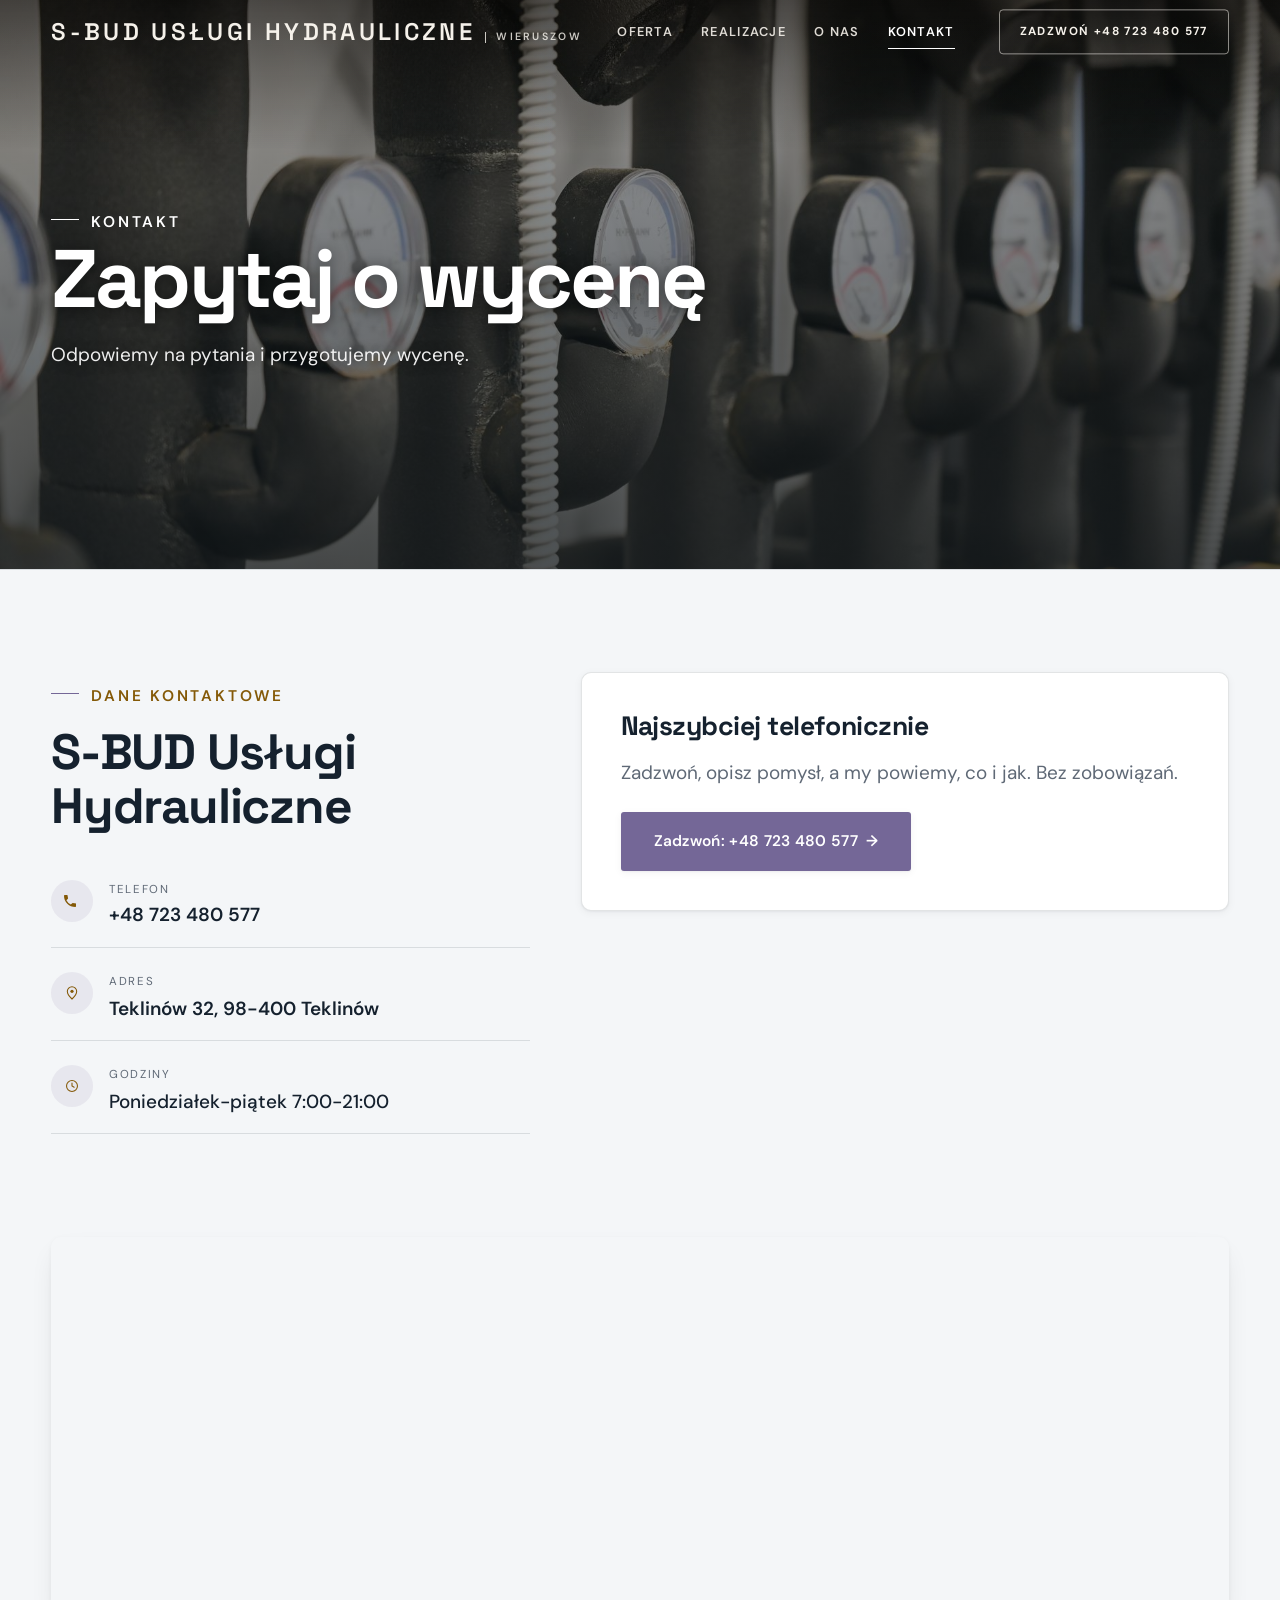
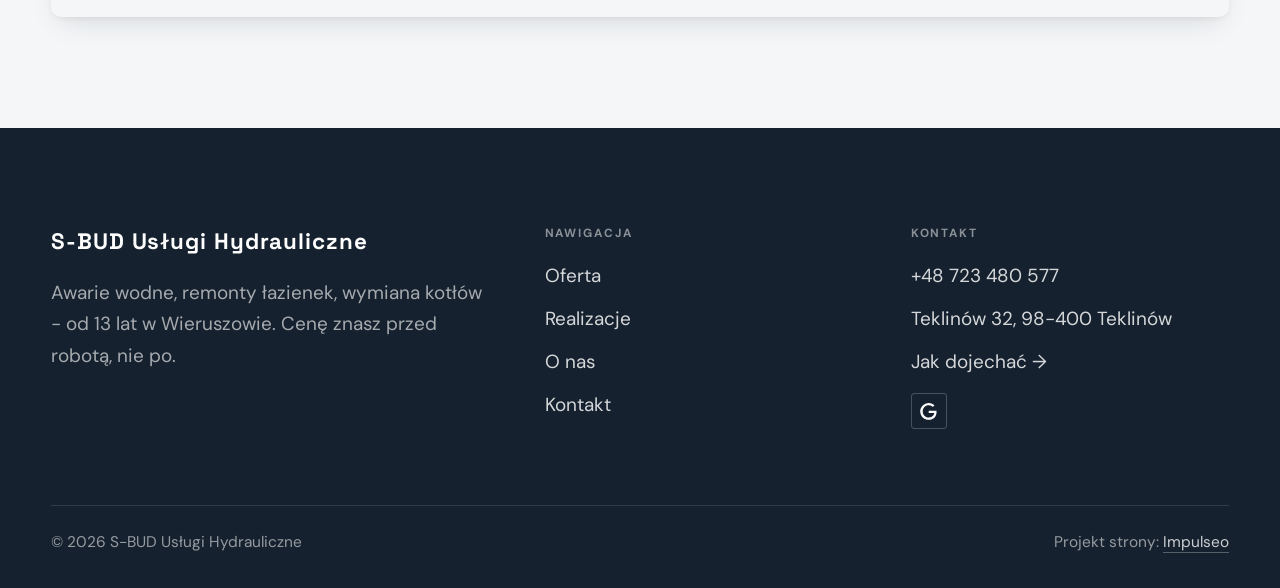
==== kontakt.html @ c556ebfe "Strona demo: s-bud-uslugi-hydrauliczne" ====
<!DOCTYPE html>
<html lang="pl">
<head>
<meta charset="UTF-8">
<meta name="viewport" content="width=device-width, initial-scale=1.0">
<title>Kontakt - S-BUD Usługi Hydrauliczne</title>
<meta name="description" content="Kontakt S-BUD Usługi Hydrauliczne - Teklinów 32, 98-400 Teklinów">
<link rel="canonical" href="https://impulseo-pl.github.io/s-bud-uslugi-hydrauliczne/kontakt.html">
<meta name="robots" content="noindex, nofollow">
<meta property="og:type" content="website">
<meta property="og:locale" content="pl_PL">
<meta property="og:site_name" content="S-BUD Usługi Hydrauliczne">
<meta property="og:title" content="Kontakt - S-BUD Usługi Hydrauliczne">
<meta property="og:description" content="Kontakt S-BUD Usługi Hydrauliczne - Teklinów 32, 98-400 Teklinów">
<meta property="og:url" content="https://impulseo-pl.github.io/s-bud-uslugi-hydrauliczne/kontakt.html">
<meta property="og:image" content="https://impulseo-pl.github.io/s-bud-uslugi-hydrauliczne/img/og.jpg">
<meta property="og:image:width" content="1200">
<meta property="og:image:height" content="630">
<meta name="twitter:card" content="summary_large_image">
<link rel="preconnect" href="https://fonts.googleapis.com">
<link rel="preconnect" href="https://fonts.gstatic.com" crossorigin>
<link href="https://fonts.googleapis.com/css2?family=Space+Grotesk:wght@500;600;700&family=DM+Sans:opsz,wght@9..40,400;9..40,500;9..40,600&display=swap" rel="stylesheet">
<link rel="stylesheet" href="assets/styles.css?v=97920a86">
</head>
<body>

<header class="nav">
  <div class="wrap nav-inner">
    <a class="brand" href="index.html"><span class="name">S-BUD Usługi Hydrauliczne</span><span class="sub">Wieruszów</span></a>
    <nav class="nav-links">
      <a href="oferta.html">Oferta</a>
      <a href="realizacje.html">Realizacje</a>
      <a href="o-nas.html">O nas</a>
      <a href="kontakt.html" class="active" aria-current="page">Kontakt</a>
      <a href="tel:+48723480577" class="btn btn-accent">Zadzwoń +48 723 480 577</a>
    </nav>
    <button class="nav-toggle" aria-label="Menu"><span></span><span></span><span></span></button>
  </div>
</header>

<main>
<section class="pagehead">
  <img src="img/g3.jpg" alt="S-BUD Usługi Hydrauliczne - Zapytaj o wycenę" width="1814" height="1174" decoding="async">
  <div class="wrap">
    <span class="eyebrow">Kontakt</span>
    <h1>Zapytaj o wycenę</h1>
    <p>Odpowiemy na pytania i przygotujemy wycenę.</p>
  </div>
</section>
<section>
  <div class="wrap contact-grid">
    <div class="reveal">
      <span class="eyebrow">Dane kontaktowe</span>
      <h2 style="margin:var(--space-4) 0 var(--space-6)">S-BUD Usługi Hydrauliczne</h2>
      <div class="info-list">
        <div class="info-row"><div class="ic"><svg class="ico-tel" width="16" height="16" viewBox="0 0 24 24" fill="none" aria-hidden="true"><path d="M6.6 10.8a15.5 15.5 0 0 0 6.6 6.6l2.2-2.2a1 1 0 0 1 1-.24 11.4 11.4 0 0 0 3.6.58 1 1 0 0 1 1 1V20a1 1 0 0 1-1 1A17 17 0 0 1 3 4a1 1 0 0 1 1-1h3.5a1 1 0 0 1 1 1c0 1.25.2 2.46.58 3.6a1 1 0 0 1-.25 1l-2.23 2.2Z" fill="currentColor"/></svg></div><div><div class="lbl">Telefon</div><a class="val" href="tel:+48723480577">+48 723 480 577</a></div></div>
        <div class="info-row"><div class="ic"><svg class="ico-pin" width="16" height="16" viewBox="0 0 24 24" fill="none" aria-hidden="true"><path d="M12 21s7-6.1 7-11.5A7 7 0 0 0 5 9.5C5 14.9 12 21 12 21Z" stroke="currentColor" stroke-width="1.6" fill="none"/><circle cx="12" cy="9.5" r="2.4" fill="currentColor"/></svg></div><div><div class="lbl">Adres</div><div class="val">Teklinów 32, 98-400 Teklinów</div></div></div>
        <div class="info-row"><div class="ic"><svg class="ico-clock" width="16" height="16" viewBox="0 0 24 24" fill="none" aria-hidden="true"><circle cx="12" cy="12" r="8.2" stroke="currentColor" stroke-width="1.6"/><path d="M12 7.5V12l3.2 1.9" stroke="currentColor" stroke-width="1.6" stroke-linecap="round"/></svg></div><div><div class="lbl">Godziny</div><div class="val" style="font-weight:500">Poniedziałek-piątek 7:00-21:00</div></div></div>
      </div>
    </div>
    <div class="reveal">
      <div class="form">
        <h3 style="margin-bottom:var(--space-4)">Najszybciej telefonicznie</h3>
        <p class="muted" style="margin-bottom:var(--space-5)">Zadzwoń, opisz pomysł, a my powiemy, co i jak. Bez zobowiązań.</p>
        <a href="tel:+48723480577" class="btn btn-accent" style="justify-content:center">Zadzwoń: +48 723 480 577 <span class="arr">→</span></a>
      </div>
    </div>
  </div>
</section>
<section style="padding-top:0">
  <div class="wrap reveal">
    <iframe class="map" title="S-BUD Usługi Hydrauliczne - Wieruszów" src="https://maps.google.com/maps?q=51.3144621%2C18.1269503&z=15&output=embed" loading="lazy" referrerpolicy="no-referrer-when-downgrade"></iframe>
  </div>
</section>
</main>

<footer>
  <div class="wrap">
    <div class="foot-grid">
      <div class="foot-brand">
        <div class="name">S-BUD Usługi Hydrauliczne</div>
        <p>Awarie wodne, remonty łazienek, wymiana kotłów - od 13 lat w Wieruszowie. Cenę znasz przed robotą, nie po.</p>
      </div>
      <div class="foot-col">
        <h4>Nawigacja</h4>
        <a href="oferta.html">Oferta</a>
        <a href="realizacje.html">Realizacje</a>
        <a href="o-nas.html">O nas</a>
        <a href="kontakt.html">Kontakt</a>
      </div>
      <div class="foot-col">
        <h4>Kontakt</h4>
        <a href="tel:+48723480577">+48 723 480 577</a>
        <p>Teklinów 32, 98-400 Teklinów</p>
        <a href="https://maps.google.com/?cid=9906975957184457885&g_mp=Cidnb29nbGUubWFwcy5wbGFjZXMudjEuUGxhY2VzLlNlYXJjaFRleHQQAhgEIAA" target="_blank" rel="noopener">Jak dojechać →</a>
      <div class="foot-soc">
        <a class="soc" href="https://maps.google.com/?cid=9906975957184457885&g_mp=Cidnb29nbGUubWFwcy5wbGFjZXMudjEuUGxhY2VzLlNlYXJjaFRleHQQAhgEIAA" target="_blank" rel="noopener" aria-label="Google - S-BUD Usługi Hydrauliczne"><svg viewBox="0 0 24 24" aria-hidden="true" focusable="false"><path d="M12.48 10.92v3.28h7.84c-.24 1.84-.853 3.187-1.787 4.133-1.147 1.147-2.933 2.4-6.053 2.4-4.827 0-8.6-3.893-8.6-8.72s3.773-8.72 8.6-8.72c2.6 0 4.507 1.027 5.907 2.347l2.307-2.307C18.747 1.44 16.133 0 12.48 0 5.867 0 .307 5.387.307 12s5.56 12 12.173 12c3.573 0 6.267-1.173 8.373-3.36 2.16-2.16 2.84-5.213 2.84-7.667 0-.76-.053-1.467-.173-2.053H12.48z" fill="currentColor"/></svg></a>
      </div>
      </div>
    </div>
    <div class="foot-bot">
      <span>© 2026 S-BUD Usługi Hydrauliczne</span>
      <span>Projekt strony: <a class="foot-credit" href="https://impulseo.pl" target="_blank" rel="noopener">Impulseo</a></span>
    </div>
  </div>
</footer>
<div class="sticky-call"><a class="sc-call" href="tel:+48723480577"><svg class="ico-tel" width="16" height="16" viewBox="0 0 24 24" fill="none" aria-hidden="true"><path d="M6.6 10.8a15.5 15.5 0 0 0 6.6 6.6l2.2-2.2a1 1 0 0 1 1-.24 11.4 11.4 0 0 0 3.6.58 1 1 0 0 1 1 1V20a1 1 0 0 1-1 1A17 17 0 0 1 3 4a1 1 0 0 1 1-1h3.5a1 1 0 0 1 1 1c0 1.25.2 2.46.58 3.6a1 1 0 0 1-.25 1l-2.23 2.2Z" fill="currentColor"/></svg> Zadzwoń</a><a class="sc-quote" href="kontakt.html">Zadzwoń: +48 723 480 577</a></div>
<div class="demo-wazne" data-do="2026-10-07" data-cykl="3" hidden><svg class="dw-ico" width="13" height="13" viewBox="0 0 24 24" fill="none" aria-hidden="true"><circle cx="12" cy="12" r="8.6" stroke="currentColor" stroke-width="1.8"/><path d="M12 7.2V12l3.3 2" stroke="currentColor" stroke-width="1.8" stroke-linecap="round"/></svg><span class="dw-txt"></span></div>

<script src="assets/main.js"></script>
</body>
</html>
---- assets/styles.css ----
/* ============================================================
   STOLBASZ — premium, architektoniczny B2B fit-out
   Jasna paleta, zero brązu. System wg premium-web-craft.
   Projekt strony: Impulseo (impulseo.pl)
   ============================================================ */

:root{
  /* PALETA — jasna, architektoniczna, chłodna */
  --paper:#F4F6F8;          /* główne tło */
  --paper-2:#E7EBEF;        /* sekcje alternatywne (chłodny jasny szary) */
  --paper-3:#E7EBEF;        /* delikatne wypełnienia */
  --ink:#15212E;            /* tekst główny — chłodny grafit */
  --ink-soft:#243443;       /* nagłówki drugorzędne */
  --muted:#6B7785;          /* tekst poboczny */
  --line:rgba(21,33,46,.12);/* hairline */
  --accent:#E8A317;         /* stonowany petrol-slate — jedyny akcent */
  --accent-d:#C9870C;
  --accent-soft:rgba(232,163,23,.10);
  --dark:#15212E;           /* sekcje ciemne (stopka/CTA) */

  /* HOVER ZDJĘĆ — JEDEN standard dla całego silnika (decyzja K. 04.08.2026, artefakt z wariantami).
     AKTUALNE (K.+Szymon 09.08.2026, wybór z artefaktu 6 wariantów): zoom 1.05 przy 1.4s -
     przy tak długim czasie mocniejszy kadr NIE skacze, tylko „oddycha". Poprzedni standard
     (1.02 / .55s z 04.08) odbierany jako dynamiczny i szybki.
     Spoczynek lekko przygaszony, ale TYLKO tam, gdzie jest mysz (@media hover:hover) —
     na telefonie zdjęcia zostają w pełnej jasności. */
  --img-zoom:1.05;                   /* K.+Szymon 09.08: wariant F z artefaktu porównawczego */
  --img-rest:brightness(.95) saturate(.99);
  --img-hot:brightness(1.06) saturate(1.05);
  --img-dur:1.4s;                    /* K.+Szymon 09.08 (wariant F): powoli = elegancko */
  --img-ease:cubic-bezier(.16,.84,.44,1);  /* miękki ogon, efekt „oddychania" */

  /* ODSTĘPY — skala 4/8 */
  --space-1:4px; --space-2:8px; --space-3:12px; --space-4:16px; --space-5:24px;
  --space-6:32px; --space-7:48px; --space-8:64px; --space-9:96px; --space-10:128px;

  /* TYPOGRAFIA — fluid clamp() (skala podbita 16.07.2026: większe, czytelniejsze litery — uwaga Adama) */
  --text-sm:clamp(.9rem,.87rem + .12vw,1rem);
  --text-base:clamp(1.08rem,1.04rem + .18vw,1.2rem);
  --text-lg:clamp(1.24rem,1.15rem + .34vw,1.44rem);
  --text-h3:clamp(1.34rem,1.22rem + .55vw,1.66rem);
  --text-h2:clamp(2.1rem,1.66rem + 2.1vw,3.1rem);
  --text-h1:clamp(2.9rem,2.1rem + 4vw,5.1rem);

  /* PROMIENIE — architektoniczne, raczej ostre */
  --r-sm:3px; --r-md:6px; --r-lg:10px;

  /* RUCH */
  --ease:cubic-bezier(.25,.46,.45,.94); --dur:.24s;

  /* CIENIE — miękkie, warstwowe */
  --sh-sm:0 1px 2px rgba(16,24,32,.04), 0 2px 8px rgba(16,24,32,.05);
  --sh-md:0 2px 6px rgba(16,24,32,.05), 0 12px 28px -8px rgba(16,24,32,.12);
  --sh-lg:0 6px 14px rgba(16,24,32,.07), 0 26px 56px -18px rgba(16,24,32,.22);

  --hairline:1px solid var(--line);

  --font-display:'Space Grotesk','Inter',sans-serif;
  --font-body:'DM Sans','Inter',sans-serif;
}

*{box-sizing:border-box;margin:0;padding:0}
html{scroll-behavior:smooth}
body{
  font-family:var(--font-body);
  font-size:var(--text-base);
  line-height:1.65;
  color:var(--ink);
  background:var(--paper);
  -webkit-font-smoothing:antialiased;
  text-rendering:optimizeLegibility;
}
img{max-width:100%;height:auto;display:block}  /* height:auto = width/height z atrybutów trzyma proporcje (TOP#12) */
a{color:inherit;text-decoration:none}

.wrap{width:min(92%,1180px);margin-inline:auto}
section{padding-block:clamp(52px,6.5vw,96px)}

h1,h2,h3{font-family:var(--font-display);font-weight:700;line-height:1.08;letter-spacing:-.02em;color:var(--ink)}
h1{font-size:var(--text-h1);letter-spacing:-.035em}
h2{font-size:var(--text-h2);letter-spacing:-.025em}
h3{font-size:var(--text-h3)}
/* MIARA — długość wiersza. WCAG 2.2 SC 1.4.8: max 80 znaków; Butterick: 45–90.
   68ch daje realnie 72–78 znaków polskiego tekstu, czyli z zapasem pod granicą.
   Wcześniej limit miał TYLKO <p> — <li>, <blockquote> i <dd> nie miały żadnego,
   i to jedyny powód, dla którego 23 bloki na dwóch oddanych stronach jadą po
   83–106 znaków w wierszu (pomiar 07.08.2026, bramka `miara`).
   ⚠️ Listy i definicje ograniczamy TYLKO bez klasy: `ul`/`ol` z klasą to u nas
   układ (siatki kafli, menu), a nie tekst ciągły — tam miarę wyznacza układ. */
/* 60ch, nie 68ch (K. 10.08): po zmianie fontów na węższe kroje (DM Sans i spółka)
   w 68ch mieściło się ~90 znaków - bramka pikselowa słusznie zgłaszała przekroczenie
   granicy 80. Pomiar na żywej przeglądarce: 60ch = 90 znaków, 53ch = ~78 znaków, czyli normę WCAG 1.4.8. */
:root{ --miara:53ch }
p{max-width:min(100%,var(--miara))}
blockquote,
ul:not([class])>li, ol:not([class])>li,
dl:not([class])>dd{max-width:min(100%,var(--miara))}

/* ⚠️ Świadomie BEZ wyjątku `.tile p,.card p,.svc p{max-width:none}`, choć nasuwa się sam:
   te akapity BYŁY już ograniczone (stare `p{max-width:65ch}`), więc „wyjątek" nie odblokowałby
   niczego nowego — tylko ROZLUŹNIŁ stan sprzed zmiany na wszystkich demach naraz.
   `figcaption` żadna z reguł wyżej nie dotyczy, więc też nie potrzebuje zwolnienia. */

/* ŁAMANIE. `balance` wyrównuje długości wierszy w nagłówku, `pretty` pilnuje ostatniego
   wiersza akapitu, żeby nie został w nim jeden wyraz. Obsługiwane od Chrome 117 /
   Safari 17.5; starsze przeglądarki po prostu ignorują tę własność.
   `text-wrap:pretty` nie występowało dotąd ANI RAZ w silniku ani w repo klientów. */
h1,h2,h3,.lead,.lede{text-wrap:balance}
p,li,blockquote,dd{text-wrap:pretty}

.eyebrow{
  font-family:var(--font-body);
  font-size:var(--text-sm);
  font-weight:600;
  letter-spacing:.18em;
  text-transform:uppercase;
  color:var(--accent);
  display:inline-flex;align-items:center;gap:var(--space-3);
}
/* flex:none + margin-top = kreska trzyma się PIERWSZEJ linii. Wcześniej align-items:center
   centrowało ją względem całego bloku i przy zawinięciu (długi kicker typu
   „…WNĘTRZ · LESZNO · OD 2019") druga linia lądowała z brzydkim wcięciem. */
.eyebrow{align-items:flex-start}
.eyebrow>*,.eyebrow{text-wrap:balance}   /* dlugi kicker lamal sie na sierote typu samo „2019" w drugiej linii */
.eyebrow::before{content:"";width:28px;height:1px;background:var(--accent);display:inline-block;flex:none;margin-top:.62em}

.muted{color:var(--muted)}
.lead{font-size:var(--text-lg);line-height:1.55;color:var(--ink-soft);max-width:50ch}

/* ---------- BUTTONS ---------- */
.btn{
  display:inline-flex;align-items:center;gap:var(--space-2);
  font-weight:600;font-size:var(--text-sm);letter-spacing:.02em;
  padding:var(--space-4) var(--space-6);
  border-radius:var(--r-sm);
  transition:transform var(--dur) var(--ease),box-shadow var(--dur) var(--ease),background var(--dur) var(--ease);
  cursor:pointer;border:1px solid transparent;
}
.btn-accent{background:var(--accent);color:#fff;box-shadow:var(--sh-sm)}
.btn-accent:hover{background:var(--accent-d);transform:translateY(-2px);box-shadow:var(--sh-md)}
.btn-accent:active{transform:translateY(0);box-shadow:var(--sh-sm)}
.btn-ghost{background:transparent;color:var(--ink);border-color:var(--line)}
.btn-ghost:hover{border-color:var(--accent);color:var(--accent);transform:translateY(-2px)}
.btn-light{background:#fff;color:var(--ink);box-shadow:var(--sh-sm)}
.btn-light:hover{transform:translateY(-2px);box-shadow:var(--sh-md)}
.btn .arr{transition:transform var(--dur) var(--ease)}
.btn:hover .arr{transform:translateX(4px)}

/* ---------- NAV ---------- */
.nav{
  position:sticky;top:0;z-index:50;
  background:color-mix(in srgb,var(--paper) 88%,transparent);
  backdrop-filter:saturate(140%) blur(10px);
  border-bottom:var(--hairline);
}
.nav-inner{display:flex;align-items:center;justify-content:space-between;gap:var(--space-5);height:72px}
/* ANTY-NACHODZENIE (K. 05.08.2026): długa nazwa firmy + przycisk z pełnym numerem nie mieściły się w pasku
   i flex ściskał linki PONIŻEJ ich treści - "Kontakt" wchodził na ramkę "Zadzwoń +48 ...". Teraz ustępuje
   nazwa marki (skrót wielokropkiem), a menu i przycisk nigdy się nie kurczą ani nie zachodzą na siebie. */
.brand{display:flex;flex-direction:column;line-height:1;min-width:0;flex:0 1 auto}
.brand .name{font-family:var(--font-display);font-weight:800;font-size:1.35rem;letter-spacing:.04em;white-space:nowrap;overflow:hidden;text-overflow:ellipsis}
.brand .sub{font-size:.62rem;letter-spacing:.34em;text-transform:uppercase;color:var(--muted);margin-top:5px;white-space:nowrap;overflow:hidden;text-overflow:ellipsis}
.nav-links{display:flex;align-items:center;gap:var(--space-6);flex:0 0 auto}
.nav-links a{font-size:var(--text-sm);font-weight:500;color:var(--ink-soft);position:relative;padding-block:4px;white-space:nowrap;transition:color var(--dur) var(--ease)}
.nav-links a::after{content:"";position:absolute;left:0;bottom:0;width:0;height:1.5px;background:var(--accent);transition:width var(--dur) var(--ease)}
.nav-links a:hover,.nav-links a.active{color:var(--ink)}
.nav-links a:hover::after,.nav-links a.active::after{width:100%}
.nav-links .btn{padding:var(--space-2) var(--space-5)}
/* przyciski w nav: właściwy kolor (przebij .nav-links a) + bez podkreślenia */
.nav-links a.btn-accent{color:#fff}
.nav-links a.btn-ghost,.nav-links a.btn-light{color:var(--ink)}
/* CTA w pasku: NIE podkreślenie spod linków menu, ale ten sam przelatujący błysk,
   co na wszystkich innych przyciskach (zgłoszenie K. 13.08.2026 - „na hero jest efekt
   światła przechodzącego przez przycisk, na navbarze go nie ma, a mają być identyczne").
   Reguła `.nav-links a::after` jest silniejsza od `.btn::after`, więc trzeba jej
   geometrię wyzerować i wpisać połysk z nazwy - samo `display:none` gasiło efekt. */
.nav-links a.btn::after{
  display:block;content:"";position:absolute;inset:0;z-index:-1;pointer-events:none;
  width:auto;height:auto;border-radius:inherit;   /* kasuje geometrię podkreślenia (width:0;height:1.5px) */
  background:linear-gradient(100deg,transparent 32%,rgba(255,255,255,.20) 50%,transparent 68%);
  translate:-120% 0}
@media (prefers-reduced-motion:no-preference){
  .nav-links a.btn:hover::after{translate:120% 0;transition:translate .75s var(--mt-ease,cubic-bezier(.16,.84,.44,1))}
}
.nav-toggle{display:none;background:none;border:none;cursor:pointer;flex-direction:column;gap:5px;padding:8px}
.nav-toggle span{width:24px;height:2px;background:var(--ink);transition:var(--dur)}
/* Ciasny zakres MIĘDZY menu mobilnym a pełnym pulpitem: zbijamy odstępy i nazwę marki,
   żeby wszystko zmieściło się naturalnie, zanim w ogóle dojdzie do skracania wielokropkiem. */
@media(max-width:1280px) and (min-width:921px){
  .nav-links{gap:var(--space-4)}
  .nav-links .btn{padding:var(--space-2) var(--space-4)}
  .brand .name{font-size:1.15rem}
}

/* ---------- HERO (split) ---------- */
.hero{position:relative;overflow:hidden;border-bottom:var(--hairline)}
.hero-grid{display:grid;grid-template-columns:1.05fr .95fr;gap:clamp(24px,4vw,60px);align-items:center;
  padding-block:clamp(36px,4.5vw,64px)}
.hero-copy .eyebrow{margin-bottom:var(--space-5)}
.hero-copy h1{margin-bottom:var(--space-5)}
.hero-copy .lead{margin-bottom:var(--space-7)}
.hero-actions{display:flex;flex-wrap:wrap;gap:var(--space-4)}
.hero-art{position:relative;aspect-ratio:4/3;border-radius:var(--r-lg);overflow:hidden;box-shadow:var(--sh-lg)}
.hero-art img{width:100%;height:100%;object-fit:cover}
.hero-art::after{content:"";position:absolute;inset:0;background:linear-gradient(180deg,transparent 55%,rgba(18,24,28,.28))}
.hero-badge{position:absolute;left:var(--space-5);bottom:var(--space-5);z-index:2;
  background:rgba(252,252,251,.94);backdrop-filter:blur(4px);
  border-radius:var(--r-md);padding:var(--space-4) var(--space-5);box-shadow:var(--sh-md);max-width:78%}
.hero-badge strong{display:block;font-family:var(--font-display);font-size:1rem;letter-spacing:-.01em}
.hero-badge span{font-size:var(--text-sm);color:var(--muted)}

/* ---------- HERO duży / kinowy (strona główna) ---------- */
.hero-cine{position:relative;min-height:clamp(560px,82vh,840px);min-height:clamp(560px,82svh,840px);display:flex;align-items:center;overflow:hidden;border-bottom:var(--hairline)}
.hero-cine>img{position:absolute;inset:0;width:100%;height:100%;object-fit:cover;z-index:0}
.hero-cine::after{content:"";position:absolute;inset:0;z-index:1;
  background:linear-gradient(95deg,rgba(13,18,23,.86) 0%,rgba(13,18,23,.64) 32%,rgba(13,18,23,.24) 62%,rgba(13,18,23,.04) 100%)}
.hero-cine .wrap{position:relative;z-index:2;padding-block:var(--space-8)}
.hero-cine .hero-copy{max-width:660px}
.hero-cine .eyebrow{color:#fff;margin-bottom:var(--space-5)}
.hero-cine .eyebrow::before{background:#fff}
.hero-cine h1{color:#fff;margin-bottom:var(--space-5);font-size:clamp(2.9rem,2rem + 4.4vw,5.2rem);text-wrap:balance}
.hero-cine .lead{color:rgba(255,255,255,.92);max-width:48ch;margin-bottom:var(--space-7)}
.hero-cine .hero-actions{display:flex;flex-wrap:wrap;gap:var(--space-4)}
/* NISKIE OKNO (laptop z dokiem i paskami przeglądarki ma ~700-780 px wysokości widoku):
   H1 do 5.2rem + długi lead nie mieściły się i przyciski wypadały POD krawędź ekranu -
   klient widział stronę bez ani jednego CTA. Skalujemy w dół, zamiast przycinać treść. */
@media(min-width:821px) and (max-height:820px){
  .hero-cine{min-height:clamp(520px,94svh,780px)}
  .hero-cine .wrap{padding-block:var(--space-6)}
  .hero-cine h1{font-size:clamp(2.2rem,1.5rem + 2.6vw,3.6rem);margin-bottom:var(--space-4)}
  .hero-cine .eyebrow{margin-bottom:var(--space-4)}
  .hero-cine .lead{margin-bottom:var(--space-5);max-width:44ch}
}
@media(max-width:680px){
  .hero-cine{min-height:clamp(520px,76vh,640px);min-height:clamp(520px,76svh,640px);align-items:flex-end}
  .hero-cine::after{background:linear-gradient(0deg,rgba(13,18,23,.9) 6%,rgba(13,18,23,.45) 55%,rgba(13,18,23,.25) 100%)}
  .hero-cine .wrap{padding-bottom:var(--space-9)}
  /* TELEFON (~90% oglądających): lead potrafił zająć 8 linii i zepchnąć CTA poza pierwszy ekran.
     Zwężamy interlinię i skalę - treści nie ucinamy, bo to ona sprzedaje. */
  .hero-cine .lead{font-size:.98rem;line-height:1.5;margin-bottom:var(--space-5)}
  .hero-cine .eyebrow{font-size:.72rem;letter-spacing:.13em;margin-bottom:var(--space-4)}
  .hero-cine .eyebrow::before{width:20px}
  .hero-cine h1{margin-bottom:var(--space-4)}
}

/* full-bleed hero variant (podstrony) */
.pagehead{position:relative;min-height:46vh;min-height:46svh;display:flex;align-items:flex-end;overflow:hidden;border-bottom:var(--hairline)}
.pagehead img{position:absolute;inset:0;width:100%;height:100%;object-fit:cover}
/* 10.08.2026 (decyzja K.): mocniejsze przyciemnienie + cień pod tekstem. Bramka mierzyła na
   nagłówkach podstron 3,38-3,43:1 przy wymaganych 4,5 — jasne zdjęcie (hala, śnieg, niebo)
   podchodziło pod biały tekst. Zdjęcia klientów są różne, więc kontrast musi dawać WARSTWA,
   a nie szczęśliwy dobór kadru. */
.pagehead::after{content:"";position:absolute;inset:0;background:linear-gradient(180deg,rgba(18,24,28,.40),rgba(18,24,28,.76))}
.pagehead .wrap{position:relative;z-index:2;padding-block:var(--space-9);color:#fff}
.pagehead h1{color:#fff;max-width:18ch;text-shadow:0 2px 16px rgba(0,0,0,.55)}
.pagehead .eyebrow{color:#fff}
.pagehead .eyebrow::before{background:#fff}
.pagehead p{color:rgba(255,255,255,.92);margin-top:var(--space-4);max-width:54ch;text-shadow:0 1px 12px rgba(0,0,0,.5)}

/* ---------- STRIP (pasek skrótów / liczby) ---------- */
.strip{background:var(--dark);color:#fff}
/* PASEK HASEŁ — standard 04.08.2026 (decyzja K.): 5 haseł w JEDNYM rzędzie, tekst WYŚRODKOWANY,
   węższe marginesy boczne niż reszta strony (pasek ma iść szerzej), równe wysokości kolumn. */
.strip .wrap{width:min(96%,1440px);display:grid;grid-template-columns:repeat(5,1fr);
  gap:var(--space-5);padding-block:var(--space-7);align-items:stretch}
.strip .item .k{font-family:var(--font-display);font-size:clamp(1.05rem,.82rem + .85vw,1.55rem);
  font-weight:800;letter-spacing:-.02em;color:#fff;line-height:1.18;text-wrap:balance}
.strip .item .v{font-size:var(--text-sm);color:rgba(255,255,255,.66);margin-top:var(--space-2);line-height:1.4}
.strip .item{border-left:2px solid var(--accent);padding-inline:var(--space-4);
  text-align:center;display:flex;flex-direction:column;justify-content:center}
/* liczba kolumn = liczba haseł, żeby ostatnie nie zostawało samo w drugim rzędzie.
   Klasę n-N nadaje multipage.py; domyślnie (bez klasy) pasek jest 5-kolumnowy. */
.strip.n-2 .wrap{grid-template-columns:repeat(2,1fr)}
.strip.n-3 .wrap{grid-template-columns:repeat(3,1fr)}
.strip.n-4 .wrap{grid-template-columns:repeat(4,1fr);gap:var(--space-6)}
.strip.n-4 .item .k{font-size:clamp(1.3rem,1rem + 1.1vw,2rem)}
.strip.n-6 .wrap{grid-template-columns:repeat(6,1fr);gap:var(--space-4)}
.strip.n-6 .item .k{font-size:clamp(.98rem,.8rem + .7vw,1.35rem)}
/* równe łamanie: zamiast "długa linia + jedno słowo" obie linie zbliżonej długości */
.strip .item .k{text-wrap:balance}

/* ---------- SECTION HEAD ---------- */
.head{max-width:48rem;margin-bottom:var(--space-8)}
.head.center{margin-inline:auto;text-align:center}
.head .eyebrow{margin-bottom:var(--space-4)}
.head h2{margin-bottom:var(--space-4)}
.head p{color:var(--muted);font-size:var(--text-lg);line-height:1.55}
.head.center p{margin-inline:auto}

/* ---------- INTRO SPLIT ---------- */
.split{display:grid;grid-template-columns:.92fr 1.08fr;gap:clamp(28px,5vw,80px);align-items:center}
.split.rev{grid-template-columns:1.08fr .92fr}
.split.rev .split-art{order:-1}
.split-art{position:relative;aspect-ratio:5/4;border-radius:var(--r-lg);overflow:hidden;box-shadow:var(--sh-lg)}
.split-art img{width:100%;height:100%;object-fit:cover}
.split-copy h2{margin-bottom:var(--space-5)}
.split-copy p+p{margin-top:var(--space-4)}
.split-copy .btn{margin-top:var(--space-6)}

/* ---------- SERVICES (zakres) ---------- */
.svc-grid{display:grid;grid-template-columns:repeat(auto-fit,minmax(280px,1fr));gap:var(--space-5)}
.svc{background:#fff;border:var(--hairline);border-radius:var(--r-md);padding:var(--space-7) var(--space-6);
  transition:transform var(--dur) var(--ease),box-shadow var(--dur) var(--ease),border-color var(--dur) var(--ease);
  position:relative;overflow:hidden}
.svc::before{content:"";position:absolute;left:0;top:0;width:3px;height:0;background:var(--accent);transition:height var(--dur) var(--ease)}
.svc:hover{transform:translateY(-4px);box-shadow:var(--sh-md);border-color:transparent}
.svc:hover::before{height:100%}
.svc .ic{font-family:var(--font-display);font-size:.8rem;font-weight:700;letter-spacing:.12em;color:var(--accent);margin-bottom:var(--space-4)}
.svc h3{margin-bottom:var(--space-3);font-size:1.22rem}
.svc p{color:var(--muted);font-size:var(--text-base);line-height:1.6}

/* big detailed service rows */
.svc-row{display:grid;grid-template-columns:.8fr 1.2fr;gap:clamp(20px,4vw,60px);align-items:center;padding-block:var(--space-8)}
.svc-row+.svc-row{border-top:var(--hairline)}
.svc-row.rev{grid-template-columns:1.2fr .8fr}
/* Naprzemienny układ wierszy oferty: co drugi wiersz ma zdjęcie po PRAWEJ.
   Było `order:-1` — martwy kod, bo zdjęcie i tak jest pierwszym dzieckiem w HTML,
   więc wszystkie wiersze wyglądały identycznie (zdjęcie zawsze z lewej), a `rev`
   zmieniało tylko szerokość kolumn. Znalezione 29.07.2026 przy różnicowaniu kierunków
   animacji (pomiar pozycji: art.mid 390/502 przy row.mid 756 — zawsze lewa strona). */
.svc-row.rev .svc-row-art{order:2}
.svc-row-art{aspect-ratio:4/3;border-radius:var(--r-md);overflow:hidden;box-shadow:var(--sh-md)}
.svc-row-art img{width:100%;height:100%;object-fit:cover}
.svc-row h3{font-size:1.5rem;margin-bottom:var(--space-4)}
.svc-row .num{font-family:var(--font-display);font-size:.85rem;font-weight:700;letter-spacing:.14em;color:var(--accent);display:block;margin-bottom:var(--space-3)}
.svc-row ul{list-style:none;margin-top:var(--space-4);display:flex;flex-direction:column;gap:var(--space-2)}
.svc-row li{position:relative;padding-left:var(--space-5);color:var(--muted);font-size:var(--text-base)}
.svc-row li::before{content:"";position:absolute;left:0;top:.62em;width:8px;height:1px;background:var(--accent)}

/* ---------- GALLERY (realizacje) ---------- */
.gallery{display:grid;grid-template-columns:repeat(12,1fr);gap:var(--space-4);grid-auto-rows:200px}
/* GALERIA MASONRY — pionowe zdjęcia (portrety beauty/wellness) bez przycinania: kolumny, height auto */
.gallery-masonry{column-count:3;column-gap:var(--space-4)}
@media(max-width:900px){.gallery-masonry{column-count:2}}
@media(max-width:560px){.gallery-masonry{column-count:1}}
.gallery-masonry .m-tile{break-inside:avoid;margin:0 0 var(--space-4);padding:0;position:relative;overflow:hidden;border-radius:var(--r-md);border:1px solid var(--line)}
.gallery-masonry .m-tile img{width:100%;height:auto;display:block}
.gallery-masonry .m-tile .cap{position:absolute;left:0;right:0;bottom:0;padding:var(--space-4);color:#fff;background:linear-gradient(0deg,rgba(0,0,0,.55),transparent);font-size:var(--text-sm)}
.gallery-masonry .m-tile .cap small{display:block;font-weight:400;opacity:.78;letter-spacing:.04em;text-transform:uppercase;font-size:.66rem;margin-top:3px}
.tile{position:relative;overflow:hidden;border-radius:var(--r-md);box-shadow:var(--sh-sm);
  transition:transform var(--dur) var(--ease),box-shadow var(--dur) var(--ease)}
.tile img{width:100%;height:100%;object-fit:cover;
  transition:transform var(--img-dur) var(--img-ease),filter var(--img-dur) var(--img-ease)}
.tile:hover{box-shadow:var(--sh-md)}
.tile .cap{position:absolute;left:0;right:0;bottom:0;padding:var(--space-5) var(--space-4) var(--space-4);
  /* mocniejszy spad + cien pod tekstem: na JASNYCH zdjeciach klienta (biale fronty, sciany)
     slaby gradient dawal kontrast ~1.5:1 zamiast wymaganych 3.6:1 (bramka wygladu, 10.08.2026) */
  background:linear-gradient(transparent 10%,rgba(18,24,28,.55) 40%,rgba(18,24,28,.88) 68%,rgba(18,24,28,.99));color:#fff;
  text-shadow:0 1px 2px rgba(0,0,0,.85),0 2px 10px rgba(0,0,0,.55);
  font-size:var(--text-sm);font-weight:600;letter-spacing:.01em;
  opacity:0;transform:translateY(8px);transition:var(--dur) var(--ease)}
.tile:hover .cap{opacity:1;transform:translateY(0)}
.tile .cap small{display:block;font-weight:400;opacity:.78;letter-spacing:.04em;text-transform:uppercase;font-size:.66rem;margin-top:3px}
/* bento spans */
.t-wide{grid-column:span 6}
.t-tall{grid-column:span 6;grid-row:span 2}
.t-std{grid-column:span 6}
.t-third{grid-column:span 4}
.t-two3{grid-column:span 8}

/* ---------- TRUST / WIARYGODNOŚĆ ---------- */
.trust{background:var(--paper-2)}
.trust-grid{display:grid;grid-template-columns:repeat(auto-fit,minmax(240px,1fr));gap:var(--space-5);margin-top:var(--space-7)}
.trust-card{background:#fff;border-radius:var(--r-md);padding:var(--space-7) var(--space-6);box-shadow:var(--sh-sm);border-top:3px solid var(--accent)}
.trust-card .big{font-family:var(--font-display);font-size:clamp(1.8rem,1.3rem + 1.6vw,2.6rem);font-weight:800;letter-spacing:-.02em;color:var(--ink);line-height:1}
.trust-card h3{font-size:1.12rem;margin:var(--space-3) 0 var(--space-2)}
.trust-card p{color:var(--muted);font-size:var(--text-base);line-height:1.55}

/* ---------- CTA band ---------- */
.cta{background:var(--dark);color:#fff;position:relative;overflow:hidden}
/* telefon w CTA: na ciemnym tle biały (domyślnie), rodziny z JASNYM tłem CTA
   nadpisują to u siebie - wcześniej kolor siedział w stylu inline i wygrywał z rodziną. */
.cta .btn-ghost-cta{color:#fff;border-color:rgba(255,255,255,.3)}
.cta .wrap{display:grid;grid-template-columns:1.4fr .6fr;gap:var(--space-7);align-items:center;position:relative;z-index:2}
.cta h2{color:#fff;max-width:20ch}
.cta p{color:rgba(255,255,255,.74);margin-top:var(--space-4)}
.cta-actions{display:flex;flex-direction:column;gap:var(--space-3);align-items:flex-start}
.cta::before{content:"";position:absolute;right:-80px;top:-80px;width:360px;height:360px;border-radius:50%;
  background:radial-gradient(circle,var(--accent-soft),transparent 70%)}

/* ---------- CONTACT ---------- */
.contact-grid{display:grid;grid-template-columns:.85fr 1.15fr;gap:clamp(28px,4vw,56px);align-items:start}
.info-list{display:flex;flex-direction:column;gap:var(--space-2)}
.info-row{display:flex;gap:var(--space-4);align-items:flex-start;padding-block:var(--space-4);border-bottom:var(--hairline)}
.info-row .ic{flex:none;width:42px;height:42px;display:grid;place-items:center;border-radius:50%;
  background:var(--accent-soft);color:var(--accent);font-size:1.05rem}
.info-row .lbl{font-size:.72rem;letter-spacing:.14em;text-transform:uppercase;color:var(--muted)}
.info-row .val{font-weight:600;font-size:var(--text-base);margin-top:2px}
.info-row a.val:hover{color:var(--accent)}
.map{border:none;border-radius:var(--r-lg);box-shadow:var(--sh-md);width:100%;height:100%;min-height:380px;filter:grayscale(.2) contrast(1.02)}
.form{background:#fff;border:var(--hairline);border-radius:var(--r-lg);padding:clamp(24px,3vw,40px);box-shadow:var(--sh-sm)}
.form .fld{margin-bottom:var(--space-5)}
.form label{display:block;font-size:var(--text-sm);font-weight:600;margin-bottom:var(--space-2)}
.form input,.form textarea{width:100%;font-family:inherit;font-size:var(--text-base);color:var(--ink);
  padding:var(--space-4);border:var(--hairline);border-radius:var(--r-sm);background:var(--paper);transition:border-color var(--dur)}
.form input:focus,.form textarea:focus{outline:none;border-color:var(--accent);background:#fff}
.form textarea{resize:vertical;min-height:120px}
.form .note{font-size:var(--text-sm);color:var(--muted);margin-top:var(--space-3)}

/* ---------- FOOTER ---------- */
footer{background:var(--dark);color:#fff;padding-block:var(--space-9) var(--space-6)}
.foot-grid{display:grid;grid-template-columns:1.4fr 1fr 1fr;gap:var(--space-7);margin-bottom:var(--space-8)}
.foot-brand .name{font-family:var(--font-display);font-weight:800;font-size:1.4rem;letter-spacing:.04em}
.foot-brand p{color:rgba(255,255,255,.62);margin-top:var(--space-4);font-size:var(--text-base);max-width:38ch}
.foot-col h4{font-size:.74rem;letter-spacing:.16em;text-transform:uppercase;color:rgba(255,255,255,.5);margin-bottom:var(--space-4)}
.foot-col a,.foot-col p{display:block;color:rgba(255,255,255,.82);font-size:var(--text-base);margin-bottom:var(--space-3)}
.foot-col a:hover{color:#fff}
.foot-bot{border-top:1px solid rgba(255,255,255,.12);padding-top:var(--space-5);display:flex;justify-content:space-between;flex-wrap:wrap;gap:var(--space-3);
  font-size:var(--text-sm);color:rgba(255,255,255,.55)}
.foot-bot a:hover{color:#fff}
/* Podpis w stopce = klikalny link do impulseo.pl (31.07.2026). Ma być WIDOCZNIE klikalny,
   ale nie krzyczeć - stąd sam kolor jaśniejszy + delikatne podkreślenie na najeździe. */
.foot-bot a.foot-credit{color:rgba(255,255,255,.78);text-decoration:none;border-bottom:1px solid rgba(255,255,255,.28)}
.foot-bot a.foot-credit:hover{color:#fff;border-bottom-color:#fff}

/* ---------- REVEAL ---------- */
.reveal{opacity:0;transform:translateY(22px);transition:opacity .6s var(--ease),transform .6s var(--ease)}
.reveal.in{opacity:1;transform:none}

/* ---------- RESPONSIVE ---------- */
@media(max-width:920px){
  .hero-grid,.split,.split.rev,.svc-row,.svc-row.rev,.cta .wrap,.contact-grid,.foot-grid{grid-template-columns:1fr}
  .split.rev .split-art,.svc-row.rev .svc-row-art{order:0}
  .hero-art{aspect-ratio:16/10;max-height:420px}
  .strip .wrap,.strip.n-2 .wrap,.strip.n-3 .wrap,.strip.n-4 .wrap,.strip.n-6 .wrap{grid-template-columns:repeat(2,1fr);gap:var(--space-6)}
  .strip .item .k,.strip.n-6 .item .k{font-size:clamp(1.3rem,1.1rem + 1vw,2rem)}
  .gallery{grid-auto-rows:180px}
  .t-wide,.t-tall,.t-std,.t-third,.t-two3{grid-column:span 6}
  .t-tall{grid-row:span 1}
  .cta-actions{flex-direction:row;flex-wrap:wrap}
  .foot-grid{gap:var(--space-6)}
}
@media(max-width:680px){
  .nav-links{position:fixed;inset:72px 0 auto 0;background:var(--paper);flex-direction:column;align-items:stretch;
    gap:0;padding:var(--space-4) 6%;border-bottom:var(--hairline);box-shadow:var(--sh-md);
    transform:translateY(-120%);transition:transform var(--dur) var(--ease)}
  .nav-links.open{transform:translateY(0)}
  .nav-links a{padding-block:var(--space-4);border-bottom:var(--hairline)}
  .nav-links .btn{margin-top:var(--space-3);justify-content:center}
  .nav-toggle{display:flex}
  .strip .wrap,.strip.n-2 .wrap,.strip.n-3 .wrap,.strip.n-4 .wrap,.strip.n-6 .wrap{grid-template-columns:1fr}
  .gallery{grid-template-columns:repeat(6,1fr)}
  .foot-grid{grid-template-columns:1fr}
}
@media(prefers-reduced-motion:reduce){
  /* audyt 09.08 TOP#14: samo skrócenie duration przy animacji INFINITE = stroboskop
     (pętla .01ms miga ekranem); iteration-count:1 gasi pętlę naprawdę. Pseudoelementy
     też - tła hero (gastro/studio) animują ::before/img, blanket na * ich nie łapał. */
  *,*::before,*::after{animation-duration:.01ms!important;animation-iteration-count:1!important;animation-delay:0s!important;transition:none!important}
  .reveal{opacity:1!important;transform:none!important}
  html{scroll-behavior:auto}
}

/* ============================================================
   PREMIUM LAYER — destylat deep-researchu branż (anty-AI, spokój).
   Zmienne STOLBASZ (--accent/--ink/--paper/--line/--dark). Ruch ledwo
   zauważalny, krzywa cubic-bezier(.16,.84,.44,1); prefers-reduced-motion
   pokryte blanketem wyżej. Karty hairline zamiast cieni = #1 sygnał „nie-AI".
   ============================================================ */

/* więcej oddechu między sekcjami (liderzy: 110-130px) */
section{padding-block:clamp(64px,8vw,128px)}

/* 1) Aksamitny reveal — dłuższa, miękka krzywa zamiast „skoku" */
.reveal{transition:opacity .9s cubic-bezier(.16,.84,.44,1),transform .9s cubic-bezier(.16,.84,.44,1);will-change:opacity,transform}
/* stagger TYLKO w galerii (tam pozycja = porządek dzieci) */
.gallery .reveal:nth-child(2){transition-delay:.07s}
.gallery .reveal:nth-child(3){transition-delay:.14s}
.gallery .reveal:nth-child(4){transition-delay:.21s}
.gallery .reveal:nth-child(5){transition-delay:.28s}
.gallery .reveal:nth-child(6){transition-delay:.35s}

/* 2) Hero STATYCZNY na .hero-cine — Ken Burns CAŁKIEM WYŁĄCZONY 26.06 (3. zgłoszenie Szymona).
   GENEZA: animowanie scale na <img> hero z teksturami (cegły/framugi) re-samplinguje obraz
   klatka po klatce → na części ekranów drobne drganie/shimmer = „heroshot się trzęsie".
   translateY usunięto wcześniej, scale-only + will-change/GPU NIE wystarczyły do GWARANCJI gładkości.
   Krzysztof zażądał pewności („make sure, że błąd się nie pojawi") > efekt. Zero animacji = 0% drgania.
   Delikatny zoom zostaje TYLKO w pełnoekranowych hero gastro/studio (hg-bg/hs-bg — tło, inny
   mechanizm, chwalone, nigdy nie zgłaszane). NIE wracać do KB na .hero-cine bez realnego testu
   na sprzęcie klienta — to ryzyko regresji „trzęsienia”. */
/* BEZPIECZNY "wow" na hero = jednorazowy FADE-IN (opacity), nie zoom.
   opacity nie dotyka bitmapy → gładkie na KAŻDYM zdjęciu/ekranie/GPU, zero ryzyka migotania.
   Geometryczny ruch (scale/translate) na .hero-cine jest ZAKAZANY (bramka pilnuje). */
@keyframes heroFade{from{opacity:0}to{opacity:1}}
.hero-cine>img{transform:none;animation:heroFade 1.1s ease-out both}

/* 3) Akcentowy hairline pod nagłówkiem sekcji, który „rysuje się" przy wejściu */
.head h2{position:relative;padding-bottom:18px}
.head h2::after{content:"";position:absolute;left:0;bottom:0;height:1px;width:0;background:var(--accent);transition:width 1s cubic-bezier(.16,.84,.44,1) .15s}
.head.center h2::after{left:50%;transform:translateX(-50%)}
.head.reveal.in h2::after,.head.center.reveal.in h2::after{width:54px}

/* 4) Karty HAIRLINE zamiast cieni/zaokrągleń (najmocniejszy anty-AI detal) */
.svc{background:transparent;border:1px solid var(--line);border-radius:var(--r-sm);box-shadow:none}
.svc:hover{box-shadow:none;border-color:var(--accent);transform:translateY(-3px)}
.trust-card{background:transparent;box-shadow:none;border:1px solid var(--line);border-top:2px solid var(--accent);border-radius:var(--r-sm)}
.tile{box-shadow:none;border-radius:var(--r-sm)}
.tile:hover{box-shadow:none}

/* 5) Sticky-nav kondensuje się po przewinięciu (sygnał dopracowania) */
.nav{transition:box-shadow .4s ease,background .4s ease}
.nav.is-stuck{box-shadow:0 1px 0 var(--line),0 14px 30px -24px rgba(0,0,0,.45)}
.nav-inner{transition:height .35s var(--ease)}
.nav.is-stuck .nav-inner{height:60px}

/* 6) MANIFESTO — pełnoekranowy cytat-bohater (zastępuje generyczne „Dlaczego my") */
.manifesto{background:var(--paper-2);text-align:center}
.manifesto .wrap{max-width:60rem}
.manifesto p{font-family:var(--font-display);font-style:italic;font-size:clamp(1.6rem,1rem + 2.4vw,2.8rem);line-height:1.32;color:var(--ink-soft);margin-inline:auto;max-width:26ch;position:relative;padding-top:var(--space-8)}
.manifesto p::before{content:"";position:absolute;top:0;left:50%;transform:translateX(-50%);width:54px;height:1px;background:var(--accent)}
.manifesto p span{color:var(--accent);font-style:italic}

/* 7) GATEWAYS — 3 duże bramy-zdjęcia (zamiast paska menu usług) */
.gateways{display:grid;grid-template-columns:repeat(3,1fr);gap:var(--space-4)}
.gateway{position:relative;aspect-ratio:3/4;overflow:hidden;border-radius:var(--r-sm);display:block}
.gateway img{width:100%;height:100%;object-fit:cover;
  transition:transform var(--img-dur) var(--img-ease),filter var(--img-dur) var(--img-ease)}
.gateway::after{content:"";position:absolute;inset:0;background:linear-gradient(180deg,transparent 38%,rgba(18,24,28,.74))}
/* ===== HOVER ZDJĘĆ — jedno miejsce dla WSZYSTKICH kafli ze zdjęciem (K. 04.08.2026) ===== */
@media(hover:hover){
  .tile img,.gateway img,.m-tile img{filter:var(--img-rest)}
  .tile:hover img,
  .gateway:hover img,
  .m-tile:hover img{transform:scale(var(--img-zoom));filter:var(--img-hot)}
}
.m-tile img{transition:transform var(--img-dur) var(--img-ease),filter var(--img-dur) var(--img-ease)}
.gateway .g-ttl{position:absolute;left:0;right:0;bottom:0;z-index:2;padding:var(--space-6) var(--space-5);color:#fff;font-family:var(--font-display);font-size:1.45rem;letter-spacing:-.01em;line-height:1.15}
.gateway .g-ttl small{display:block;font-family:var(--font-body);font-size:var(--text-sm);font-weight:400;opacity:.82;letter-spacing:.03em;margin-top:5px}
@media(max-width:760px){.gateways{grid-template-columns:1fr}.gateway{aspect-ratio:16/10}}

/* 8) LOGO klienta w nagłówku (gdy podane --logo) */
/* 52px domyślnie (feedback Bartka 06.07.2026: 40px ginęło, uwaga padła 3x; ~56px sprawdzone na żywym demie anna-borowiec-makeup) */
.brand-logo{height:64px;width:auto;max-width:300px;object-fit:contain;display:block}
.nav.is-stuck .brand-logo{height:52px}
@media(max-width:680px){.brand-logo{height:46px;max-width:210px}}


/* === RWD: nagłówki na wąskich ekranach (dodane 17.07.2026 razem z fixem clamp) ===
   Po przywróceniu działania clamp() dolna granica --text-h1 (2.9rem) rozpychała
   dokument przy długich polskich słowach na telefonach. Tu ją zjeżdżamy. */
@media (max-width:560px){
  :root{
    --text-h1:clamp(1.9rem, 1.15rem + 4.4vw, 2.7rem);
    --text-h2:clamp(1.5rem, 1rem + 3vw, 2.1rem);
  }
  .hero-cine h1{font-size:clamp(1.9rem, 1.15rem + 4.4vw, 2.7rem)}
  h1,h2{overflow-wrap:break-word}
}

/* GODZINY (godziny_grid z briefu) — dzień po lewej, godziny po prawej. Wcześniej BRAK stylu
   powodował sklejenie "Poniedziałek-Piątek8:00-20:00" (dodane 2026-07-21). Neutralne dla dem bez grafiku. */
.godz{display:flex;flex-direction:column;gap:2px;max-width:440px;margin-top:8px}
.godz-row{display:flex;justify-content:space-between;align-items:baseline;gap:24px;padding:10px 0;border-bottom:1px solid var(--line)}
.godz-row:last-child{border-bottom:0}
.godz-row b{font-weight:600;color:var(--ink)}
.godz-row span{color:var(--muted);white-space:nowrap}

/* === FAQ (lekcja 08.08.2026) ===
   Sekcja faq_klinika() trafia NIE tylko do rodziny „klinika" (multipage.py: także układ FACHOWCY),
   a style leżały wyłącznie w families/klinika.css — u hydraulika/dekarza FAQ renderowało się jako
   goła lista <details> z domyślnym trójkącikiem przeglądarki (wpadka: demo Instalatorstwo Gała).
   Dlatego baza. Rodzina może to nadpisać na wierzchu. */
.faq-list{max-width:48rem;margin:var(--space-8) auto 0;display:flex;flex-direction:column;gap:var(--space-3)}
.faq-item{border:1px solid var(--line);border-radius:var(--r-md);background:var(--paper);padding:var(--space-4) var(--space-5)}
.faq-item summary{font-family:var(--font-display);font-weight:600;color:var(--ink);cursor:pointer;list-style:none;display:flex;justify-content:space-between;gap:1rem}
.faq-item summary::-webkit-details-marker{display:none}
.faq-item summary::after{content:"+";color:var(--accent-d);font-weight:700;font-size:1.2rem;line-height:1}
.faq-item[open] summary::after{content:"-"}
.faq-item p{color:var(--ink-soft);font-size:var(--text-base);line-height:1.6;margin:var(--space-3) 0 0}

/* === LICZBA OPINII PRZY SEKCJI OPINII (08.08.2026, wzorzec irismeble.pl, decyzja K.) ===
   Trzy cytaty bez kontekstu czyta się jak „firma ma trzy opinie". Ta linijka mówi wprost,
   ile ich jest naprawdę - dane i tak przychodzą z reconu i szły dotąd wyłącznie do hero.
   Baza, nie rodzina: sekcja opinii renderuje się we WSZYSTKICH układach, a style opinii
   leżą per rodzina - bez tego u części rodzin linijka byłaby gołym tekstem (ta sama pułapka
   co z FAQ wyżej). Rodzina może nadpisać na wierzchu. */
.op-meta{
  text-align:center;margin:calc(var(--space-3) * -1) 0 var(--space-6);
  color:var(--muted);font-size:var(--text-base);letter-spacing:.01em;
}
.op-meta .ico-star{color:var(--accent-d);margin-right:2px}

/* --- licznik ważności DEMA (pomysł K. 09.08) - tylko wersje pokazowe --- */
.demo-wazne{position:fixed;top:calc(var(--nav-h, 64px) + 14px);right:14px;z-index:95;
  display:inline-flex;align-items:center;gap:.45em;
  background:rgba(21,25,28,.82);color:#fff;font-size:.72rem;font-weight:600;letter-spacing:.01em;
  padding:.42em .8em .42em .62em;border-radius:999px;backdrop-filter:saturate(140%) blur(8px);
  border:1px solid rgba(255,255,255,.14);box-shadow:0 10px 24px -14px rgba(0,0,0,.6);
  pointer-events:none;
  /* NIE pokazuje się przy wejściu (K. 09.08) - wjeżdża dopiero po zejściu z hero */
  opacity:0;transform:translateY(-10px);
  transition:opacity .7s var(--ease),transform .7s var(--ease)}
.demo-wazne.is-on{opacity:1;transform:none}
.demo-wazne .dw-ico{flex:none;opacity:.85}
.demo-wazne b{font-weight:700;font-variant-numeric:tabular-nums;color:#FFD9A3}
.demo-wazne .dw-zeg{font-variant-numeric:tabular-nums;font-feature-settings:"tnum";
  opacity:.72;margin-left:.15em;letter-spacing:.01em}
.demo-wazne.is-pilne{background:rgba(150,32,28,.9);border-color:rgba(255,255,255,.2)}
.demo-wazne .dw-pilne{color:#FFE0DE}
@media(max-width:820px){.demo-wazne{top:auto;bottom:70px;right:10px}}

/* --- pasek mini-opinii pod hero (audyt 09.08 TOP#27) - tylko przy realnych recenzjach --- */
.opinie-mini{padding-block:0;border-bottom:var(--hairline)}
.opinie-mini .om-row{display:grid;grid-template-columns:repeat(3,1fr);gap:var(--space-6);padding-block:var(--space-5)}
.opinie-mini .om-item blockquote{font-size:var(--text-sm);color:var(--ink-soft);line-height:1.5;margin:0}
.opinie-mini .om-autor{display:block;margin-top:var(--space-2);font-size:.78rem;font-weight:600;color:var(--muted);letter-spacing:.04em}
@media(max-width:820px){.opinie-mini .om-row{grid-template-columns:1fr;gap:var(--space-4)}
  .opinie-mini .om-item:nth-child(n+3){display:none}}

/* --- AKCENT-TEKST (audyt 09.08 TOP#11/12, decyzja K.) ---------------------------
   Kolor firmowy jest jasny, dopóki nie musi być literą. --accent zostaje żywy
   (kreski, przyciski, pasek haseł); litera akcentowa na JASNYM tle bierze
   --accent-text (dokleja palette_auto; domyślnie accent-d). Tylko color -
   border/background/pseudo zostają żywe. Ciemna sekcja CTA = wyjątek. */
:root{--accent-text:var(--accent-d)}
.eyebrow, .svc .ic, .svc-row .num, .info-row .ic, .info-row a.val:hover,
.manifesto p span, .faq-item summary::after, .op-meta .ico-star, .op-star,
.fu-cta, .obszar-list li:hover, .btn-ghost:hover, .nav.nav-solid .brand .sub,
.proces-os .pc-cur, .os-on .proces-os .proces-line > li.os-done .pno { color:var(--accent-text) }
.cta .eyebrow { color:var(--accent) }

/* --- dostępność (audyt 09.08 TOP#23, podzbiór bezpieczny) --- */
html{scroll-padding-top:84px}                       /* kotwice nie chowają się pod sticky-nav */
:focus-visible{outline:2px solid var(--accent-text);outline-offset:2px}  /* widoczny fokus tylko z klawiatury */
main{display:block}

/* --- kafelek „Zobacz opinie w Google" (K. 09.08) - znak marki zamiast gołego linku --- */
.op-meta{text-align:center;max-width:none;margin-inline:auto}
.op-google{display:inline-flex;align-items:center;gap:.6em;
  padding:.62em 1.15em;border:1px solid var(--line);border-radius:999px;
  background:var(--paper);color:var(--ink);font-size:var(--text-sm);font-weight:600;
  transition:border-color var(--dur) var(--ease),box-shadow var(--dur) var(--ease),transform var(--dur) var(--ease)}
.op-google .op-g-ico{flex:none}                        /* oficjalny 4-kolorowy znak Google */
.op-google .arr{transition:transform var(--dur) var(--ease)}
.op-google:hover{border-color:var(--accent);box-shadow:var(--sh-sm);transform:translateY(-1px)}
.op-google:hover .arr{transform:translateX(3px)}

/* ============================================================
   HOVER KART I KAFLI - JEDEN STANDARD DLA WSZYSTKICH RODZIN (K. 10.08:
   „każde demo ma wyglądać tak premium"). Wcześniej premium-hover miała tylko
   rodzina fachowców (.fu-row), reszta rodzin renderowała karty bez reakcji.
   Zasada ta sama: reakcja NATYCHMIAST (0s), gaśnięcie łagodne; ledwie widoczne
   tło, kreska akcentu z lewej, strzałka rusza. Zero cieni-poduszek.
   ⛔ Świadomie POMIJAMY kafle ze zdjęciem (.tile/.gateway/.m-tile) - tam działa
   już zoom 1.05/1.4s i dokładanie ramek by go zabiło.
   ============================================================ */
.card, .svc, .gateway-txt, .menu-cat, .prod-card, .pak-card, .faq-item, .obj-tile{
  position:relative;transition:background .22s ease-out,border-color .22s ease-out}
.card::before, .menu-cat::before, .prod-card::before, .pak-card::before{
  content:"";position:absolute;left:0;top:0;bottom:0;width:3px;background:var(--accent);
  transform:scaleY(0);transform-origin:top;transition:transform .09s ease-out;border-radius:2px}
@media(hover:hover){
  .card:hover, .svc:hover, .menu-cat:hover, .prod-card:hover, .pak-card:hover{
    background:color-mix(in srgb,var(--accent) 9%,transparent);
    border-color:color-mix(in srgb,var(--accent) 45%,var(--line));
    transition-duration:0s}
  .card:hover::before, .menu-cat:hover::before,
  .prod-card:hover::before, .pak-card:hover::before{transform:scaleY(1)}
  .card:hover .arr, .svc:hover .arr, .menu-cat:hover .arr{transform:translateX(.3rem)}
}
.card .arr, .svc .arr, .menu-cat .arr{display:inline-block;transition:transform .1s ease-out}

/* ============================================================
   PLAKIETKA OPINII GOOGLE (K. 13.08.2026, wzór od Marcelego)
   Jedna forma we WSZYSTKICH układach hero (hg/hk/hs/ha/hd/tb/kt) zamiast
   gołego tekstu „★ Ocena 4,4 w Google · 7 opinii". Cudza ocena to najmocniejszy
   dowód zaufania na stronie - ma wyglądać jak odznaka, nie jak podpis.
   Tło i obwódka liczone z KOLORU TEKSTU, więc ta sama plakietka działa na
   ciemnym zdjęciu (biały napis → jasna mgiełka) i na jasnej sekcji (ciemny
   napis → delikatny szary). Zero osobnych wariantów do utrzymania.
   ============================================================ */
.g-badge{
  display:inline-flex;align-items:center;gap:.62em;
  padding:.52em 1em;border-radius:999px;
  background:color-mix(in srgb,currentColor 8%,transparent);
  border:1px solid color-mix(in srgb,currentColor 20%,transparent);
  -webkit-backdrop-filter:blur(6px);backdrop-filter:blur(6px);
  font-size:.98rem;line-height:1;font-weight:500;letter-spacing:.01em;
  white-space:nowrap;vertical-align:middle;max-width:100%}
.g-badge .gb-ico,.g-badge .gb-stars{flex:none}
.g-badge .gb-ocena{font-weight:700;font-size:1.08em;letter-spacing:.01em}
.g-badge .gb-txt{opacity:.92}
@media(max-width:560px){
  .g-badge{gap:.45em;padding:.45em .8em;font-size:.86rem}
  .g-badge .gb-stars{width:62px;height:12.4px}
  .g-badge .gb-ico{width:16px;height:16px}
}

/* === rodzina: fachowcy === */
/* ============================================================
   RODZINA: FACHOWCY (hydraulik/elektryk/remont/brukarstwo/ogrodzenia)
   Doklejane NA WIERZCH base.css. Dziedziczy paletę/fonty skórki (trade/elektryk).
   Filozofia: telefon-bohater + zaufanie + „bezpłatna wycena". Spokój, nie krzyk.
   (count-up i podwójny iframe mapy świadomie pominięte - krytyka blueprintu.)
   ============================================================ */

/* --- PROCES - oś „jak pracujemy" (podpis rodziny, czego nie ma w meblach) --- */
.proces{background:var(--paper-2)}
.proces-line{list-style:none;display:grid;grid-template-columns:repeat(4,1fr);gap:var(--space-5);position:relative;margin:0;padding:0}
.proces-line li{position:relative;padding-top:var(--space-7)}
.proces-line li::before{content:"";position:absolute;top:14px;left:0;right:0;height:1px;background:var(--line)}
.proces-line li:last-child::before{right:50%}
.proces-line li:first-child::before{left:50%}
.proces-line li::after{content:"";position:absolute;top:9px;left:calc(50% - 6px);width:11px;height:11px;border-radius:50%;background:var(--accent);box-shadow:0 0 0 4px var(--paper-2)}
.proces-line .pno{font-family:var(--font-display);font-weight:800;font-size:1.5rem;color:var(--accent);letter-spacing:-.02em;display:block;margin-bottom:var(--space-3);text-align:center}
.proces-line h3{font-size:1.1rem;margin-bottom:var(--space-2);text-align:center}
.proces-line p{color:var(--muted);font-size:var(--text-sm);line-height:1.5;text-align:center;max-width:26ch;margin-inline:auto}
@media(max-width:820px){
  .proces-line{grid-template-columns:1fr;gap:0}
  .proces-line li{padding:var(--space-5) 0 var(--space-5) var(--space-7)}
  .proces-line li::before{left:5px;right:auto;top:0;bottom:0;width:1px;height:auto}
  .proces-line li:first-child::before,.proces-line li:last-child::before{left:5px;right:auto}
  .proces-line li::after{top:var(--space-6);left:0}
  .proces-line .pno,.proces-line h3,.proces-line p{text-align:left;margin-inline:0}
}

/* --- OBSZAR DZIAŁANIA - lokalność (chipy z REALNEGO miasta, bez drugiego iframe) --- */
.obszar .head{text-align:center;margin-inline:auto}
.obszar .head .eyebrow{justify-content:center}
.obszar-list{list-style:none;display:flex;flex-wrap:wrap;justify-content:center;gap:var(--space-3);margin:0;padding:0;max-width:60rem;margin-inline:auto}
.obszar-list li{border:1px solid var(--line);border-radius:999px;padding:var(--space-2) var(--space-5);
  font-size:var(--text-sm);font-weight:600;color:var(--ink-soft);transition:border-color .24s var(--ease),color .24s var(--ease)}
.obszar-list li:hover{border-color:var(--accent);color:var(--accent)}
.obszar-list li.is-home{background:var(--accent);border-color:var(--accent);color:#fff}

/* --- STICKY-CALL - dolny pasek mobile (najważniejszy konwerter tej rodziny) --- */
.sticky-call{display:none}
@media(max-width:820px){
  .sticky-call{display:grid;grid-template-columns:1fr 1fr;gap:1px;position:fixed;left:0;right:0;bottom:0;z-index:90;
    background:var(--line);box-shadow:0 -6px 20px -10px rgba(0,0,0,.4);padding-bottom:env(safe-area-inset-bottom,0px);transition:transform .25s ease,opacity .25s ease}
  .sticky-call.schowany{transform:translateY(110%);opacity:0;pointer-events:none}
  .sticky-call a{padding:15px 8px;text-align:center;font-weight:700;font-size:.95rem;letter-spacing:.01em}
  .sc-call{background:var(--accent);color:#fff}
  .sc-quote{background:var(--paper);color:var(--ink)}
  body{padding-bottom:calc(64px + env(safe-area-inset-bottom,0px))}
}

/* --- Blok „Awaria? Dzwoń” (opcjonalny, hydraulik/elektryk) --- */
.awaria{background:var(--dark);color:#fff}
.awaria .wrap{display:flex;flex-wrap:wrap;align-items:center;justify-content:space-between;gap:var(--space-5);padding-block:var(--space-7)}
.awaria h3{color:#fff;font-size:clamp(1.3rem,1rem + 1.2vw,1.8rem)}
.awaria p{color:rgba(255,255,255,.72);margin-top:var(--space-2)}
.awaria .btn-accent{white-space:nowrap}

/* === CERTYFIKATY / CZYM PRACUJEMY (gated: renderuje sie tylko gdy brief poda certy/marki/gwarancja) - mocny lever dla dekarzy === */
.auto-marki .marki-list{display:flex;flex-wrap:wrap;justify-content:center;gap:clamp(.8rem,2.5vw,1.6rem);list-style:none;margin:var(--space-7) 0 0;padding:0}
.auto-marki .marki-list li{font-family:var(--font-display);text-transform:uppercase;letter-spacing:.12em;font-weight:600;
  font-size:clamp(.82rem,1.5vw,1rem);color:var(--ink-soft);padding:.5rem 1rem;border:1px solid var(--line);border-radius:var(--r-sm)}
.marki-gwar{text-align:center;color:var(--muted);font-size:var(--text-sm);margin-top:var(--space-6)}

/* ============================================================
   FAZA 3 - OSOBNY UKŁAD FACHOWCY (research wf_e4ed63db + krytyka z policzonym WCAG). Doklejane na wierzch.
   Tożsamość: ZAUFANIE + DUŻY TELEFON + DOWÓD. Dwublok hero (zdjęcie | lity panel), bezpośrednio, solidnie.
   ============================================================ */

/* --- P0 KONTRAST: bursztyn jako TEKST na jasnym = 2.0 FAIL (policzone). Naprawy (bursztyn->ciemny tekst / ink). --- */
.btn-accent{color:#14171c}                                  /* bursztyn + ciemny tekst = 8.28 PASS */
.sticky-call .sc-call{color:#14171c}                        /* sticky bursztyn + ciemny tekst */
.obszar-list li.is-home{background:var(--ink);border-color:var(--ink);color:#fff}  /* było bursztyn+biel 2.17 -> ink+biel 16.29 */
.proces-line .pno{color:var(--ink-soft)}                    /* numery procesu: było bursztyn 2.0 -> ink-soft (czytelne); kropka osi zostaje bursztyn (grafika) */

/* --- Ikona telefonu (uzywana w hero hf-phone-num; nav styluje silnik NAV NOBU) --- */
.ico-tel{vertical-align:-2px;margin-right:.3em}

/* === HERO FACHOWCY — WARIANT A „PEŁNY EKRAN" (wybór K. 27.07.2026; zastąpił dwublok 46%/54%).
   Powód zmiany: stary dwublok nie dobijał do końca ekranu (zostawał pusty pas nad promise-bar),
   zdjęcie było ucięte w wąski pasek, a dowód (ocena/gwarancja) siedział dopiero niżej w trust-bar.
   Teraz: zdjęcie na pełny ekran + gradient od lewej (tekst czytelny NIE przez wycięty panel,
   tylko przez policzony overlay), gigant-telefon, dowód w pierwszym ekranie.
   Zdjęcie zostaje PIERWSZYM dzieckiem sekcji (blur-guard + mobilny fallback). STATYCZNE, bez Ken Burns.
   Poprzednia wersja: fachowcy.css.bak-20260727-201952-przed-heroA === */
.hero-fach{position:relative;isolation:isolate;display:flex;align-items:center;
  min-height:clamp(560px,92vh,900px);min-height:clamp(560px,92svh,900px)}
.hf-photo{position:absolute;inset:0;width:100%;height:100%;object-fit:cover;display:block;
  background:var(--dark);z-index:-2}                          /* EAGER, bez animacji (zero janku) */
/* Gradient trzyma ciemno DO ~62% szerokości, bo dotąd sięga najdłuższa linia tekstu (.hf-inner 46rem).
   Wcześniejsza wersja jaśniała już od 34% i końcówki linii lądowały na jasnym tle. */
/* 08.08.2026 (lekcja 2026-08-08-010, K.: „czemu hero jest takie ciemne?"): zasłona rozjaśniona.
   Poprzednio 0.95→0.26 przykrywało CAŁY kadr i zdjęcie było ledwo widoczne — a lekcja 2026-08-06-004
   mówi wprost: „nigdy pełne przyciemnienie zdjęcia, zabija kadr". Teraz ciemno tylko POD TEKSTEM
   (lewa część, gdzie stoi .hf-inner), prawa strona prawie odsłonięta. Czytelność napisów dokłada
   text-shadow niżej — cień zamiast koca na całym zdjęciu. */
.hero-fach::after{content:"";position:absolute;inset:0;z-index:-1;
  background:linear-gradient(102deg,rgba(14,17,21,.86) 0%,rgba(14,17,21,.78) 30%,rgba(14,17,21,.52) 55%,rgba(14,17,21,.2) 78%,rgba(14,17,21,.06) 100%)}
/* Cień pod napisami hero — pozwala trzymać zasłonę lekką, a tekst nadal czytelny na jaśniejszym kadrze. */
.hf-kicker,.hf-title,.hf-lead,.hf-phone,.hf-trust{text-shadow:0 1px 2px rgba(0,0,0,.55),0 2px 12px rgba(0,0,0,.35)}
.hf-panel{width:min(92%,1180px);margin-inline:auto;color:#fff;   /* ta sama miara co .wrap w base.css */
  padding:clamp(6.5rem,13vh,9rem) 0 clamp(2.6rem,6vh,3.6rem)}
.hf-inner{max-width:46rem}
/* Akcent SKÓRKI rozjaśniony do czytelności na ciemnym tle. NIE hardkodować bursztynu:
   każda skórka ma swój akcent (elektryk=niebieski, dach=czerwony...), a stały kolor rozjeżdżał
   się z przyciskami. Pierwsza deklaracja = fallback dla przeglądarek bez color-mix.
   Dwa poziomy, bo WCAG stawia różne progi: --accent-lit dla MAŁEGO tekstu (kicker, próg 4.5:1;
   62% daje 7.5 na tle hero), --accent-strong dla DUŻEGO (akcent w H1, próg 3:1; 74% daje 6.1
   i jest wyraźnie widoczny - przy 62% ginął i wyglądał po prostu na biały). Policzone, nie na oko. */
.hero-fach{--accent-lit:rgba(255,255,255,.92);--accent-strong:rgba(255,255,255,.96)}
@supports (color:color-mix(in srgb,red,#fff)){
  .hero-fach{--accent-lit:color-mix(in srgb,var(--accent) 62%,#fff);
             --accent-strong:color-mix(in srgb,var(--accent) 74%,#fff)}
}
.hf-kicker{font-family:var(--font-display);font-weight:700;text-transform:uppercase;letter-spacing:.2em;
  font-size:clamp(.74rem,1.4vw,.88rem);color:var(--accent-lit);display:flex;align-items:center;gap:.8rem}
.hf-kicker::before{content:"";width:34px;height:2px;background:var(--accent-lit);flex:none}
.hf-title{color:#fff;font-family:var(--font-display);font-weight:800;line-height:1.02;letter-spacing:-.022em;
  font-size:clamp(2.3rem,1.6rem + 3.2vw,4.3rem);margin:var(--space-4) 0 var(--space-4);text-wrap:balance}
.hf-title em{font-style:normal;color:var(--accent-strong)}        /* druga część H1 = akcent skórki, rozjaśniony */
.hf-lead{color:rgba(255,255,255,.86);font-size:clamp(1rem,.96rem + .3vw,1.18rem);line-height:1.6;max-width:38rem}
.hf-phone{display:inline-flex;flex-direction:column;gap:.2rem;margin:var(--space-6) 0 var(--space-5);width:fit-content}
.hf-phone-lab{font-size:.74rem;text-transform:uppercase;letter-spacing:.18em;color:rgba(255,255,255,.62);font-weight:600}
.hf-phone-num{font-family:var(--font-display);font-weight:800;color:#fff;font-variant-numeric:tabular-nums;white-space:nowrap;
  font-size:clamp(2rem,1.5rem + 2.4vw,3.05rem);line-height:1;display:inline-flex;align-items:center}
.hf-phone-num .ico-tel{width:.7em;height:.7em;color:var(--accent);margin-right:.35em}   /* ikona bursztyn, cyfry białe */
.hf-phone:hover .hf-phone-num{color:var(--accent-lit)}
.hf-actions{display:flex;flex-wrap:wrap;gap:var(--space-3)}
.hf-ghost{color:#fff;border-color:rgba(255,255,255,.5)}
.hf-trust{margin-top:var(--space-6);padding-top:var(--space-4);border-top:1px solid rgba(255,255,255,.18);
  color:rgba(255,255,255,.9);font-weight:600;font-size:var(--text-sm);letter-spacing:.01em;max-width:38rem}
@media(max-width:820px){
  .hero-fach{min-height:clamp(520px,88svh,760px)}
  /* 08.08.2026: na telefonie było .72→.95, czyli zdjęcia praktycznie nie było widać. Teraz góra kadru
     zostaje odsłonięta, ciemnieje dopiero pod tekstem (tekst na telefonie stoi na dole). */
  .hero-fach::after{background:linear-gradient(178deg,rgba(14,17,21,.28) 0%,rgba(14,17,21,.6) 55%,rgba(14,17,21,.86) 100%)}
  .hf-panel{padding-top:clamp(5.5rem,16vh,7rem)}
  .hf-lead{font-size:1rem}
}
@media(prefers-reduced-motion:reduce){.hero-fach *{animation:none!important}}

/* === PROMISE BAR: zawsze-obecna sygnatura usługowa (anty recon-collapse) === */
.fach-promise{background:var(--paper-2);border-bottom:var(--hairline);padding-block:0}
.fach-promise .wrap{padding-block:var(--space-4)}
.fp-row{list-style:none;margin:0;padding:0;display:flex;flex-wrap:wrap;justify-content:center;align-items:center;gap:clamp(.6rem,2.4vw,2rem)}
.fp-row li{font-family:var(--font-display);font-weight:700;text-transform:uppercase;letter-spacing:.08em;
  font-size:clamp(.72rem,1.3vw,.85rem);color:var(--ink-soft);display:flex;align-items:center}
.fp-row li:not(:last-child)::after{content:"";width:6px;height:6px;border-radius:50%;background:var(--accent);margin-left:clamp(.6rem,2.4vw,2rem)}

/* === TRUST BAR (gated): jasne pasmo, cyfry INK (NIE bursztyn=2.0 FAIL), bursztyn jako kreska pod liczbą === */
.trust-bar{background:var(--paper);border-bottom:var(--hairline)}
.trust-bar .wrap{display:flex;flex-wrap:wrap;align-items:center;justify-content:center;gap:clamp(1rem,3vw,2.6rem);padding-block:var(--space-7)}
.tb-stats{display:flex;flex-wrap:wrap;gap:clamp(1rem,3vw,2.6rem)}
.tb-stat{display:flex;flex-direction:column;align-items:center;text-align:center;padding-bottom:var(--space-2);border-bottom:3px solid var(--accent)}
.tb-num{font-family:var(--font-display);font-weight:800;font-size:clamp(2rem,3vw,2.8rem);line-height:1;color:var(--ink);font-variant-numeric:tabular-nums}
.tb-lab{font-size:.74rem;text-transform:uppercase;letter-spacing:.08em;color:var(--muted);margin-top:.3rem}
.tb-google{font-weight:700;color:var(--ink);font-size:var(--text-base);background:var(--paper-2);border:var(--hairline);border-radius:999px;padding:.5rem 1.1rem;font-variant-numeric:tabular-nums}
.tb-seal{font-family:var(--font-display);font-weight:700;text-transform:uppercase;letter-spacing:.06em;font-size:.85rem;
  color:var(--ink);border:1px solid var(--accent);border-radius:var(--r-sm);padding:.5rem 1rem}

/* === LISTA USŁUG (zamiast bram-nastrojowych): konkret "co + zakres + wycena" === */
.fach-uslugi .fu-list{list-style:none;margin:var(--space-8) 0 0;padding:0;display:flex;flex-direction:column}
.fu-row{display:grid;grid-template-columns:minmax(11rem,1fr) 2fr auto;gap:clamp(1rem,3vw,2.5rem);align-items:center;
  padding-block:var(--space-5);border-top:1px solid var(--line)}
.fu-row:last-child{border-bottom:1px solid var(--line)}
.fu-name{font-family:var(--font-display);font-weight:700;font-size:1.15rem;color:var(--ink)}
.fu-desc{color:var(--muted);font-size:var(--text-sm);line-height:1.55}
.fu-cta{font-weight:700;font-size:var(--text-sm);color:var(--accent-text);white-space:nowrap}
.fu-cta .arr{display:inline-block;transition:transform .1s ease-out}

/* HOVER WIERSZA USŁUGI (K. 09.08: „żeby więcej się działo, ale nie do przesady").
   Cały wiersz jest linkiem, więc reaguje CAŁY: ledwo widoczne rozjaśnienie tła, nazwa
   przesuwa się o włos w stronę czytania, kreska akcentu wjeżdża z lewej, strzałka rusza.
   Zero cieni i ramek - premium to spokojny ruch, nie podświetlony kafel. */
/* reakcja NATYCHMIASTOWA (K. 09.08: „mniejsze opóźnienie") - kursor jest na wierszu,
   więc podświetlenie ma nadążać za palcem; powolne tempo zostaje dla ZDJĘĆ, nie dla UI */
/* Podświetlenie zapala się NATYCHMIAST (0s) i gaśnie łagodnie (.22s) - klasyczny chwyt
   z dobrych interfejsów: reakcja ma wyprzedzać oko, a znikanie nie może mrugać.
   Szybciej już się nie da - to jest zero. */
.fu-row{position:relative;transition:background .22s ease-out}
.fu-row::before{content:"";position:absolute;left:0;top:-1px;bottom:0;width:3px;
  background:var(--accent);transform:scaleY(0);transform-origin:top;
  transition:transform .09s ease-out}
.fu-row .fu-name{transition:transform .1s ease-out,color .1s ease-out}
@media(hover:hover){
  .fu-row:hover{background:color-mix(in srgb,var(--accent) 11%,transparent);transition-duration:0s}
  .fu-row:hover::before{transform:scaleY(1)}
  .fu-row:hover .fu-name{transform:translateX(.42rem)}
  .fu-row:hover .fu-cta{color:var(--accent-text)}
  .fu-row:hover .fu-cta .arr{transform:translateX(.3rem)}
}
.fu-row:focus-within{background:color-mix(in srgb,var(--accent) 11%,transparent)}
.fu-row:focus-within::before{transform:scaleY(1)}
@media(max-width:760px){.fu-row{grid-template-columns:1fr;gap:var(--space-2)}.fu-cta{justify-self:start}}

/* === OPINIE (gated): realne cytaty z reconu === */
.opinie-grid{display:grid;grid-template-columns:repeat(auto-fit,minmax(16rem,1fr));gap:var(--space-6);margin-top:var(--space-8)}
.op-card{margin:0;background:var(--paper);border:1px solid var(--line);border-radius:var(--r-md);padding:var(--space-6);display:flex;flex-direction:column;gap:var(--space-3)}
.op-star{color:var(--accent-d);letter-spacing:.1em;font-size:.95rem}
.op-card blockquote{margin:0;color:var(--ink-soft);font-size:var(--text-base);line-height:1.6}
.op-autor{font-family:var(--font-display);font-weight:700;color:var(--ink);font-size:.95rem}

/* === SUWAK PRZED/PO (kopia z auto.css - CSS nie dziedziczy się między rodzinami; krytyka 5b) === */
.auto-ba .ba-slider{position:relative;--ba-pos:50%;max-width:62rem;margin:var(--space-8) auto 0;aspect-ratio:16/9;
  overflow:hidden;border-radius:var(--r-sm);border:1px solid var(--line);touch-action:none;user-select:none;cursor:ew-resize}
.ba-slider img{position:absolute;inset:0;width:100%;height:100%;object-fit:cover;display:block}
.ba-before-wrap{position:absolute;inset:0;clip-path:inset(0 calc(100% - var(--ba-pos)) 0 0)}
.ba-lab{position:absolute;top:var(--space-4);z-index:3;font-family:var(--font-display);text-transform:uppercase;
  letter-spacing:.1em;font-size:.7rem;color:#fff;background:rgba(10,12,15,.6);padding:.3rem .6rem;border-radius:2px}
.ba-lab-l{left:var(--space-4)}
.ba-lab-r{right:var(--space-4)}
.ba-handle{position:absolute;top:0;bottom:0;left:var(--ba-pos);width:2px;background:var(--accent);transform:translateX(-1px);z-index:4;pointer-events:none}
.ba-handle span{position:absolute;top:50%;left:50%;transform:translate(-50%,-50%);width:38px;height:38px;border-radius:50%;
  background:var(--accent);box-shadow:0 2px 12px rgba(0,0,0,.4);display:flex;align-items:center;justify-content:center}
.ba-handle span::before,.ba-handle span::after{content:"";position:absolute;width:0;height:0;border-block:5px solid transparent}
.ba-handle span::before{left:9px;border-right:6px solid #14171c}
.ba-handle span::after{right:9px;border-left:6px solid #14171c}
.ba-podpis{text-align:center;color:var(--muted);font-size:var(--text-sm);margin-top:var(--space-5)}

/* ============================================================
   SEKCJA OBJAWÓW "Co się dzieje?" (audyt 09.08 TOP#31, klepnięta przez K.).
   Kafle-objawy pod paskiem obietnic; GATED na pack["objawy"].
   ZERO wypełnień kolorem - akcent tylko jako kreska i strzałka.
   Dół 0: odstęp do pasa zdjęć robi padding kolejnej sekcji.
   ============================================================ */
.objawy{padding-block:clamp(48px,6vw,80px) 0}
.objawy .obj-grid{display:grid;grid-template-columns:repeat(3,1fr);gap:var(--space-4)}
.obj-tile{display:flex;flex-direction:column;gap:var(--space-4);
  min-height:6.6rem;padding:var(--space-5);
  background:#fff;border:1px solid var(--line);border-radius:var(--r-md);
  color:var(--ink);text-decoration:none;
  transition:border-color var(--dur) var(--ease),box-shadow var(--dur) var(--ease),transform var(--dur) var(--ease)}
.obj-tile::before{content:"";width:22px;height:1px;background:var(--accent);flex:none;
  transition:width var(--dur) var(--ease)}
.ot-row{margin-top:auto;display:flex;align-items:flex-end;justify-content:space-between;gap:var(--space-4)}
.ot-name{font-family:var(--font-display);font-weight:700;font-size:1.08rem;line-height:1.25;
  letter-spacing:-.01em;text-wrap:balance}
.ot-arr{flex:none;color:var(--accent-text);font-size:1.05rem;line-height:1.25;
  transition:transform var(--dur) var(--ease)}
.obj-tile:hover{border-color:var(--accent);box-shadow:var(--sh-sm);transform:translateY(-2px)}
.obj-tile:hover::before{width:100%}   /* K. 09.08: kreska ma przejechać cały kafel, nie drgnąć */
.obj-tile:hover .ot-arr{transform:translateX(4px)}
.obj-tile:focus-visible{outline:2px solid var(--accent);outline-offset:3px}
@media(max-width:900px){
  .objawy .obj-grid{grid-template-columns:repeat(2,1fr)}
  .obj-tile{min-height:6.4rem}
}

/* === NAV NOBU (silnik): fachowcy === */
.nav{position:fixed;left:0;right:0;backdrop-filter:none;border-bottom:1px solid transparent;z-index:100;transition:transform .35s var(--ease),background .35s ease,box-shadow .35s ease}
.nav.nav-hidden{transform:translateY(-100%)}
.nav.is-stuck{background:transparent;box-shadow:none;border-bottom-color:transparent}
.nav.is-stuck .nav-inner{height:64px}
.nav .brand{flex-direction:row;align-items:baseline;gap:.6rem;line-height:1}
.nav .brand .name{font-family:var(--font-display);font-weight:600;font-size:1.5rem;text-transform:uppercase;letter-spacing:.14em}
.nav .brand .sub{margin-top:0;padding-left:.65rem;border-left:1px solid currentColor;font-size:.66rem;font-weight:600;letter-spacing:.22em;text-transform:uppercase}
.nav .nav-links a{font-size:.8rem;font-weight:600;text-transform:uppercase;letter-spacing:.1em;padding-block:6px}
.nav .nav-links a::after{height:1px}
.nav .nav-links a.btn-accent{font-size:.73rem;font-weight:700;text-transform:uppercase;letter-spacing:.12em;padding:.5rem 1.1rem;border-radius:4px;box-shadow:none}
.nav .nav-links a.btn-accent{background:var(--accent);border:1px solid var(--accent);color:#14171c}
.nav .nav-links a.btn-accent:hover{background:var(--accent);border-color:var(--accent);color:#14171c;filter:brightness(1.07)}
.nav{background:transparent}
.nav::after{content:"";position:absolute;left:0;right:0;top:0;height:150px;z-index:-1;pointer-events:none;transition:opacity .35s ease;background:linear-gradient(180deg,rgba(8,6,4,.55) 0%,rgba(8,6,4,0) 100%)}
.nav.nav-solid::after{opacity:0}
.nav .brand .name{color:#f5f1ea}
.nav .brand .sub{color:rgba(245,241,234,.82)}
.nav .nav-links a:not(.btn-accent){color:rgba(245,241,234,.9)}
.nav .nav-links a:not(.btn-accent):hover,.nav .nav-links a.active:not(.btn-accent){color:#fff}
.nav .nav-links a:not(.btn-accent)::after{background:#fff}
.nav .nav-toggle span{background:#f5f1ea}
.nav.nav-solid{background:color-mix(in srgb,var(--paper) 94%,transparent);backdrop-filter:saturate(140%) blur(10px);border-bottom:var(--hairline)}
.nav.nav-solid .brand .name{color:var(--ink)}
.nav.nav-solid .brand .sub{color:var(--accent-d)}
.nav.nav-solid .nav-links a:not(.btn-accent){color:var(--ink-soft)}
.nav.nav-solid .nav-links a:not(.btn-accent):hover,.nav.nav-solid .nav-links a.active:not(.btn-accent){color:var(--ink)}
.nav.nav-solid .nav-links a:not(.btn-accent)::after{background:var(--accent-d)}
.nav.nav-solid .nav-toggle span{background:var(--ink)}
.nav.nav-solid.nav-hidden{background:transparent;box-shadow:none;border-bottom-color:transparent}
@media(min-width:681px){
.nav .nav-inner{position:relative;height:64px}
.nav .nav-links{flex:1;justify-content:center;gap:clamp(1rem,2.2vw,1.9rem);padding-right:15.5rem}
.nav .nav-links a.btn-accent{position:absolute;right:0;top:50%;transform:translateY(-50%);--klocek-stoi:translateY(-50%);margin:0}
.nav:not(.nav-solid) .nav-links a.btn-accent{background:transparent;border-color:rgba(245,241,234,.55);color:#f5f1ea}
.nav:not(.nav-solid) .nav-links a.btn-accent:hover{background:var(--accent);border-color:var(--accent);color:#14171c;transform:translateY(-50%)}
}
@media(max-width:680px){
.nav .nav-links:not(.open){transform:translateY(-160%);visibility:hidden}
.nav .nav-links.open{visibility:visible}
.nav .brand .name{font-size:1.12rem;letter-spacing:.1em;line-height:1.15}
.nav .brand .sub{display:none}
.nav .brand{min-width:0;overflow:hidden;padding-right:.6rem}
.nav .nav-links{background:var(--paper)}
.nav .nav-links a:not(.btn-accent){color:var(--ink-soft)}
.nav .nav-links a:not(.btn-accent):hover,.nav .nav-links a.active:not(.btn-accent){color:var(--ink)}
}
@media(max-width:430px){
.nav .brand .name{font-size:.95rem;letter-spacing:.06em}
}

/* === WARSTWA PREMIUM (silnik, 08.08.2026) === */
/* ============================================================
   OŚ PROCESU „PREMIUM" + OKNO NA NIERUCHOME TŁO + ODZNAKI + POWRÓT NA GÓRĘ
   (08.08.2026 — wdrożenie decyzji K. z warsztatu ruchu II)

   ⚠️ TEN PLIK JEST DOKLEJANY **PO** PLIKU RODZINY.
   Powód: strukturę `.proces-line` stylują cztery rodziny (fachowcy, dom, klinika,
   studio) jako poziomy rząd kart. Nowy układ musi je nadpisać, a base.css ładuje
   się PRZED rodziną, więc tam by przegrał. Kolejność w multipage.py:
       base.css → rodzina → TEN PLIK → motion.css → hero-fit.css

   ZASADA BEZPIECZEŃSTWA (jak w całej warstwie ruchu):
   stany „ukryte" nadaje WYŁĄCZNIE JavaScript przez klasę na <html>. Bez skryptu
   albo przy jego błędzie strona wygląda jak przed tą zmianą — nigdy pusty ekran.
   ============================================================ */

/* ---------------- 1) OŚ PROCESU ---------------- */
.proces-os .proc-grid{
  display:grid;grid-template-columns:34% 1fr;gap:var(--space-8);align-items:start;
}
.proces-os .proc-side{position:sticky;top:calc(72px + var(--space-6))}
.proces-os .proc-side .head{text-align:left;margin:0}
.proces-os .proc-side .head h2{margin-bottom:var(--space-3)}
.proces-os .proc-side .head p{margin:0}

.proces-os .proc-count{display:flex;align-items:baseline;gap:var(--space-2);margin-top:var(--space-6)}
.proces-os .pc-cur{
  font-family:var(--font-display);font-size:2.6rem;line-height:1;color:var(--accent-d);
  font-variant-numeric:tabular-nums;
}
.proces-os .pc-all{font-size:var(--text-base);color:var(--muted);font-variant-numeric:tabular-nums}
.proces-os .proc-bar{
  height:2px;background:var(--line);border-radius:2px;overflow:hidden;
  max-width:14rem;margin-top:var(--space-3);
}
.proces-os .proc-bar > i{display:block;height:100%;width:0;background:var(--accent-d)}
.proces-os .proc-now{
  color:var(--muted);font-size:var(--text-sm);margin:var(--space-3) 0 0;min-height:2.4em;
}

/* ⚠️ TWARDY RESET OZDOBNIKÓW RODZINY (naprawa po teście 08.08.2026, demo hydraulika)
   Rodziny nie tylko układają kroki w rząd — DORYSOWUJĄ do nich własną grafikę:
   fachowcy.css ma poziomą kreskę (li::before), kropkę na osi (li::after), środkowanie
   tekstu i `.pno` jako wielki numer nad tytułem. Po nałożeniu pionowej osi zostawało
   z tego pobojowisko: numery w kółkach po lewej, a tytuły wyśrodkowane po prawej
   z wiszącymi kropkami i liniami.
   Nadpisujemy z `!important`, bo to jedyny sposób, żeby ta warstwa wygrała z CZTEREMA
   rodzinami naraz (fachowcy, dom, klinika, studio), a każda dorysowuje coś innego.
   Zasięg jest wąski — wyłącznie wnętrze `.proces-os`. */
.proces-os .proces-line > li::before,
.proces-os .proces-line > li::after{content:none !important;display:none !important}
.proces-os .proces-line > li{padding:0 !important;position:relative}
.proces-os .proces-line > li .pno,
.proces-os .proces-line > li h3,
.proces-os .proces-line > li p{text-align:left !important;margin-inline:0 !important;max-width:min(100%,var(--miara)) !important}
.proces-os .proces-line > li .pno{
  font-family:var(--font-body,inherit) !important;font-weight:500 !important;
  font-size:var(--text-sm) !important;letter-spacing:0 !important;margin-bottom:0 !important;
}

/* lista: z poziomego rzędu rodziny na pionową oś */
/* DROGA PRZEWIJANIA NA KROK (K. 09.08: „przy scrollu mega szybko przeskakuje").
   NIE spowalniamy animacji - podświetlenie musi trzymać się palca, inaczej strona
   sprawia wrażenie zacinającej się. Zamiast tego każdy krok dostaje własny kawałek
   ekranu do przewinięcia: 4 kroki x ~34vh = ~1,4 ekranu zamiast jednego machnięcia.
   Tylko duży ekran - na telefonie sticky-kolumna i tak jest wyłączona, a rozciąganie
   sekcji zamieniłoby ją w tunel. */
.proces-os .proces-line{
  display:flex;flex-direction:column;gap:var(--space-5);
  position:relative;margin:0;padding:0;list-style:none;counter-reset:none;
  grid-template-columns:none;
}
.proces-os .proces-line:before{
  content:"";position:absolute;left:1.19rem;top:1.2rem;bottom:1.2rem;width:1px;background:var(--line);
}
/* nakładka: ta sama linia, ale w kolorze akcentu, dociągnięta do aktywnego kroku.
   Wysokość ustawia skrypt (--os-fill) - oś POKAZUJE postęp zamiast tylko podświetlać kropkę. */
.proces-os .proces-line:after{
  content:"";position:absolute;left:1.19rem;top:1.2rem;width:1px;background:var(--accent);
  height:var(--os-fill, 0%);transition:height .7s cubic-bezier(.16,.84,.44,1);
  opacity:.85;pointer-events:none;
}
.proces-os .proces-line > li{
  display:grid;grid-template-columns:2.4rem 1fr;gap:var(--space-4);align-items:start;
  background:none;border:0;padding:0;margin:0;box-shadow:none;
}
.proces-os .proces-line > li .pno{
  grid-row:1 / span 3;width:2.4rem;height:2.4rem;border-radius:50%;
  display:flex;align-items:center;justify-content:center;
  background:var(--paper);border:1px solid var(--line);color:var(--muted);
  font-size:var(--text-sm);font-variant-numeric:tabular-nums;position:relative;z-index:1;
  top:auto;left:auto;right:auto;bottom:auto;transform:none;
}
.proces-os .proces-line > li h3,
.proces-os .proces-line > li p{grid-column:2;margin:0}
.proces-os .proces-line > li h3{margin-bottom:var(--space-2)}
.proces-os .proces-line > li p{color:var(--ink-soft);max-width:min(100%,var(--miara))}

/* karta kroku — tło i ramka na kolumnie treści, nie na całym <li> */
.proces-os .proces-line > li h3,
.proces-os .proces-line > li p{padding-left:0}
.proces-os .proces-line > li > h3{
  padding-top:.15rem;
}

/* ---- stany sterowane skryptem (klasa .os-on na <html>) ---- */
.os-on .proces-os .proces-line > li{
  opacity:.3;
  transition:opacity .8s cubic-bezier(.16,.84,.44,1);
}
/* krok przeczytany zostaje czytelny, ale ustępuje aktywnemu - hierarchia zamiast migotania */
.os-on .proces-os .proces-line > li.os-seen{opacity:.62}
.os-on .proces-os .proces-line > li.os-live{opacity:1}
.os-on .proces-os .proces-line > li h3,
.os-on .proces-os .proces-line > li p{
  transform:translateX(var(--os-dx, 1.4rem));
  transition:transform .65s cubic-bezier(.16,.84,.44,1);
}
.os-on .proces-os .proces-line > li.os-seen{opacity:1}
.os-on .proces-os .proces-line > li.os-seen h3,
.os-on .proces-os .proces-line > li.os-seen p{transform:translateX(0)}
.os-on .proces-os .proces-line > li.os-live .pno{
  background:var(--accent-d);border-color:var(--accent-d);color:var(--paper);
  transition:background .45s ease,color .45s ease,border-color .45s ease;
}
.os-on .proces-os .proces-line > li.os-done .pno{border-color:var(--accent-d);color:var(--accent-d)}
.os-on .proces-os .proc-bar > i{transition:width .45s cubic-bezier(.16,.84,.44,1)}

@media (min-width:901px){
  /* Droga przewijania na krok - ale treść ZAWSZE razem z numerem (błąd 09.08: kropka
     przyklejona do środka ekranu odrywała się od swojego nagłówka = chaos).
     Zapas robimy padding-bottom pod treścią, nie rozpychaniem wiersza. */
  .proces-os .proces-line{gap:0}
  .proces-os .proces-line > li{padding-bottom:clamp(150px, 26vh, 280px) !important}
  .proces-os .proces-line > li:last-child{padding-bottom:0 !important}
}
@media (max-width:900px){
  .proces-os .proc-grid{grid-template-columns:1fr;gap:var(--space-6)}
  .proces-os .proc-side{position:static}          /* przyklejony tytuł zjadałby górę ekranu */
  .proces-os .proc-count{margin-top:var(--space-4)}
  .proces-os .proc-now{display:none}
  .os-on .proces-os .proces-line > li h3,
  .os-on .proces-os .proces-line > li p{transform:none}   /* wjazd z boków tylko na dużym ekranie */
}
@media (prefers-reduced-motion:reduce){
  .os-on .proces-os .proces-line > li{opacity:1}
  .os-on .proces-os .proces-line > li h3,
  .os-on .proces-os .proces-line > li p{transform:none}
}

/* ---------------- 2) OKNO NA NIERUCHOME TŁO ----------------
   `clip-path` na sekcji tworzy kontekst przycinający, więc dziecko `position:fixed`
   przykleja się do OKNA PRZEGLĄDARKI, ale rysuje się wyłącznie w obrębie sekcji.
   ⛔ NIE `background-attachment:fixed` (tak robi irismeble.pl) — to nie działa na iOS,
   a dema oglądane są głównie na telefonie. */
.stopklatka{
  position:relative;height:min(78vh,620px);overflow:hidden;
  clip-path:inset(0);            /* to jest cały mechanizm — nie usuwać */
  background:var(--ink);
  margin:var(--space-10) 0;
}
.stopklatka .stk-bg{
  position:fixed;inset:0;background-size:cover;background-position:center;
  will-change:transform;
}
.stopklatka .stk-cap{
  position:absolute;left:0;right:0;bottom:0;margin:0;
  padding:var(--space-6) var(--space-6) var(--space-5);
  color:#fff;font-family:var(--font-display);font-size:var(--text-lg);
  background:linear-gradient(0deg,rgba(0,0,0,.55),transparent);
}
/* Telefon: pełna wysokość okna wyglądałaby jak przypadkowa pusta przerwa między sekcjami. */
@media (max-width:700px){ .stopklatka{height:52vh;margin:var(--space-8) 0} }
/* Bezpiecznik: gdy ktoś kiedyś doda transform na przodku sekcji, przyszpilenie się gubi
   i zdjęcie „ucieka". Wtedy lepiej mieć zwykłe, nieruchome tło niż rozjechany kadr. */
@supports not (clip-path: inset(0)){
  .stopklatka .stk-bg{position:absolute}
}

/* ---------------- 3) ODZNAKI / WYRÓŻNIENIA ---------------- */
.odznaki{padding:var(--space-9) 0}
.odznaki .odz-row{
  list-style:none;margin:0;padding:0;
  display:flex;flex-wrap:wrap;justify-content:center;align-items:center;
  gap:var(--space-8) var(--space-10);
}
.odznaki .odz img{
  display:block;height:5.2rem;width:auto;max-width:11rem;object-fit:contain;
}
/* ⛔ Bez wyblakłego szarego filtra, jaki ma irismeble.pl — odznaka to najmocniejszy
   dowód, jaki firma ma; przygaszona marnuje się (decyzja K. 08.08.2026). */
@media (max-width:700px){
  .odznaki{padding:var(--space-7) 0}
  .odznaki .odz-row{gap:var(--space-6)}
  .odznaki .odz img{height:4rem}
}

/* ---------------- 4) IKONY SPOŁECZNOŚCIOWE W STOPCE ---------------- */
.foot-soc{display:flex;gap:var(--space-3);margin-top:var(--space-4)}
.foot-soc .soc{
  width:2.25rem;height:2.25rem;border-radius:var(--r-sm);
  display:inline-flex;align-items:center;justify-content:center;
  border:1px solid rgba(255,255,255,.22);color:inherit;
  transition:border-color .2s ease,transform .2s ease,background .2s ease;
}
.foot-soc .soc svg{width:1.05rem;height:1.05rem;display:block}
.foot-soc .soc:hover{border-color:var(--accent);background:rgba(255,255,255,.06);transform:translateY(-1px)}
.foot-soc .soc:focus-visible{outline:2px solid var(--accent);outline-offset:2px}

/* ---------------- 5) POWRÓT NA GÓRĘ ---------------- */
.to-top{
  position:fixed;right:var(--space-5);bottom:var(--space-5);z-index:40;
  width:2.75rem;height:2.75rem;border-radius:var(--r-sm);
  display:flex;align-items:center;justify-content:center;
  background:var(--paper);color:var(--ink);border:1px solid var(--line);
  box-shadow:0 4px 16px rgba(0,0,0,.14);cursor:pointer;
  opacity:0;visibility:hidden;transform:translateY(6px);
  transition:opacity .25s ease,transform .25s ease,visibility .25s;
}
.to-top.show{opacity:1;visibility:visible;transform:translateY(0)}
.to-top svg{width:1.1rem;height:1.1rem}
.to-top:hover{border-color:var(--accent)}
.to-top:focus-visible{outline:2px solid var(--accent);outline-offset:2px}
/* Nie wolno zasłonić przyklejonego paska „Zadzwoń" na telefonie — tam siada wyżej. */
@media (max-width:680px){
  body:has(.sticky-call) .to-top,
  body:has(.sticky-reserve) .to-top{bottom:calc(var(--space-5) + 4.5rem)}
}

/* ---------------- 6) NAZWA FIRMY NA PIERWSZYM EKRANIE ----------------
   Wariant „nazwa ustępuje miejsca" (wybór K. z warsztatu ruchu II):
   nazwa wchodzi duża, po chwili siada do swojego rozmiaru i robi miejsce
   nagłówkowi sprzedażowemu. Marka i sprzedaż mieszczą się w jednym ekranie.

   Rozmiar zależy od DŁUGOŚCI nazwy (klasę wylicza multipage.py: bm-l / bm-m / bm-s),
   a nazwy dłuższe niż 30 znaków nie dostają tej sekcji wcale — patrz brandmark().
   Skalowanie dotyczy TEKSTU, nie zdjęcia: zakaz ruchu geometrycznego na .hero-cine>img
   (shimmer na teksturach) pozostaje nienaruszony. */
.hero-cine .brandmark{
  display:block;line-height:.95;margin:0 0 var(--space-4);
  font-family:var(--font-display);font-weight:600;color:#fff;
  text-shadow:0 2px 30px rgba(0,0,0,.38);
  letter-spacing:.14em;
}
.hero-cine .brandmark .bm-line{display:block;overflow:hidden}
.hero-cine .brandmark .bm-line > span{display:block}
.hero-cine .brandmark.bm-l{font-size:clamp(2.4rem,7.4vw,5.2rem)}
.hero-cine .brandmark.bm-m{font-size:clamp(1.9rem,5.2vw,3.6rem);letter-spacing:.1em}
.hero-cine .brandmark.bm-s{font-size:clamp(1.5rem,3.6vw,2.4rem);letter-spacing:.07em}
/* Bardzo wąskie ekrany: nazwa musi się złamać, a nie wyjechać poza kadr. */
.hero-cine .brandmark{overflow-wrap:anywhere}

/* stany startowe nadaje TYLKO skrypt (klasa .bm-on na <html>) */
.bm-on .hero-cine .brandmark{opacity:0;transform:scale(1.42);transform-origin:left center}
.bm-on .hero-cine .hero-copy .eyebrow,
.bm-on .hero-cine .hero-copy h1,
.bm-on .hero-cine .hero-copy .lead,
.bm-on .hero-cine .hero-copy .hero-actions{opacity:0}
.bm-on .hero-cine .brandmark.bm-in{
  opacity:1;transform:scale(1);
  transition:opacity .6s ease, transform 1s cubic-bezier(.16,.84,.44,1) .38s;
}
.bm-on .hero-cine .brandmark.bm-in ~ .eyebrow{opacity:1;transition:opacity .6s ease .9s}
.bm-on .hero-cine .brandmark.bm-in ~ h1{opacity:1;transition:opacity .6s ease 1s}
.bm-on .hero-cine .brandmark.bm-in ~ .lead{opacity:1;transition:opacity .6s ease 1.1s}
.bm-on .hero-cine .brandmark.bm-in ~ .hero-actions{opacity:1;transition:opacity .6s ease 1.2s}
@media (prefers-reduced-motion:reduce){
  .bm-on .hero-cine .brandmark{opacity:1;transform:none}
  .bm-on .hero-cine .hero-copy > *{opacity:1 !important;transition:none !important}
}

/* ============================================================
   1b) MECHANIKA PREMIUM DLA RODZIN Z WŁASNYM KSZTAŁTEM PROCESU
   (10.08.2026 — zgłoszenie K. po demie Patris: „czemu nie ma tego procesu,
   który ustaliliśmy w weekend?")

   Rodziny AUTO (poziomy rząd kart) i DOM (wiersze katalogowe) mają kształty
   dobrane celowo, żeby dema nie wyglądały jak rodzeństwo — więc nie przerabiamy
   ich na pionową oś. Dostają za to to samo, co robi oś premium: licznik kroków,
   pasek postępu, nazwę aktywnego etapu i zapalanie kroków przy przewijaniu.
   Sterowanie: `.os-mech` + `[data-os-steps]` w proces-os.js (tryb poziomy).

   Bezpiecznik bez zmian: stan „przygaszony" wchodzi WYŁĄCZNIE z klasą `.os-on`,
   którą nadaje JS. Bez skryptu sekcja wygląda dokładnie jak przed tą zmianą.
   ============================================================ */
.os-mech .proc-count{display:flex;align-items:baseline;gap:var(--space-2);margin-top:var(--space-5)}
.os-mech .pc-cur{
  font-family:var(--font-display);font-size:2.1rem;line-height:1;color:var(--accent-d);
  font-variant-numeric:tabular-nums;
}
.os-mech .pc-all{font-size:var(--text-base);color:var(--muted);font-variant-numeric:tabular-nums}
.os-mech .proc-bar{
  height:2px;background:var(--line);border-radius:2px;overflow:hidden;
  max-width:14rem;margin-top:var(--space-3);
}
.os-mech .proc-bar > i{display:block;height:100%;width:0;background:var(--accent-d);
  transition:width .5s cubic-bezier(.16,.84,.44,1)}
.os-mech .proc-now{color:var(--muted);font-size:var(--text-sm);margin:var(--space-3) 0 0;min-height:1.6em}

/* kroki: wjazd i przygaszenie tych jeszcze nieobejrzanych — bez ruszania siatki */
.os-on .os-mech [data-os-steps] > li{
  opacity:.45;transform:translateY(1rem);
  transition:opacity .55s cubic-bezier(.16,.84,.44,1),transform .55s cubic-bezier(.16,.84,.44,1);
  transition-delay:calc(var(--os-i,0) * 90ms);   /* kaskada: karty zapalają się po kolei */
}
.os-on .os-mech [data-os-steps] > li.os-seen{opacity:1;transform:none}
.os-on .os-mech [data-os-steps] > li.os-live .ap-no,
.os-on .os-mech [data-os-steps] > li.os-live .dp-no{color:var(--accent-d)}

/* SYGNATURA: kreska nad krokiem dopełnia się akcentem, gdy krok wchodzi na ekran.
   Obie rodziny mają ją już w swoim arkuszu (auto 42%, dom 38%) — tu tylko ożywa. */
.os-on .os-mech [data-os-steps] > li::before{
  transition:width .6s cubic-bezier(.16,.84,.44,1);
}
.os-on .os-mech [data-os-steps] > li.os-seen::before{width:100%}

@media (prefers-reduced-motion: reduce){
  .os-on .os-mech [data-os-steps] > li{opacity:1;transform:none;transition:none}
  .os-on .os-mech [data-os-steps] > li::before{transition:none}
  .os-mech .proc-bar > i{transition:none}
}


/* === MOTION LAYER v2 (silnik) === */
/* ============================================================
   MOTION LAYER v2 — warstwa RUCHU wspólna dla wszystkich rodzin (2026-07-26)
   ------------------------------------------------------------
   PO CO: dema były technicznie poprawne, ale statyczne („za mało efektowne",
   K. 26.07). Ta warstwa dokłada to, co dziś odróżnia stronę premium od
   porządnej: maskowane wejście nagłówków, zdjęcia odsłaniane kurtyną + zoom-out,
   parallax sterowany scrollem (CSS scroll-driven, zero JS w pętli scrolla),
   płynne przejścia MIĘDZY podstronami (View Transitions), stagger siatek.

   ZASADY BEZPIECZEŃSTWA (wynikają z realnych wpadek — NIE łamać):
   1. ⛔ ZERO ruchu geometrycznego na `.hero-cine>img` — skalowanie teksturowanej
      bitmapy = shimmer („heroshot się trzęsie", 3x Szymon). Hero rusza się TYLKO
      tekstem i tylko raz. Bramka predeploy tego pilnuje.
   2. Stan początkowy (ukrycie) ustawia ZAWSZE JavaScript przez klasę `.mt-on`
      na <html>. Bez JS / przy błędzie JS strona wygląda dokładnie jak przed tą
      warstwą — nigdy pusty ekran (wpadka Zmalovane 29.06).
   3. Używamy osobnych właściwości `scale:` / `translate:` zamiast `transform:` —
      dzięki temu wejście NIE kasuje istniejących hoverów (które jadą na transform).
   4. Każdy efekt „drogi" (parallax) tylko desktop + tylko gdy przeglądarka umie
      scroll-driven animations. Mobile dostaje sam fade/mask (bateria, jank).
   5. prefers-reduced-motion wyłącza wszystko (blanket w base.css + własne guardy).
   ============================================================ */

:root{
  --mt-ease:cubic-bezier(.16,.84,.44,1);
  --mt-step:70ms;          /* odstęp między kolejnymi elementami siatki */
}

/* ---------- 1) STAGGER — kolejne elementy siatki wchodzą po sobie ----------
   JS ustawia --i (numer w grupie). Podbita specyficzność (:nth-child(n)) bije
   sztywne delaye galerii z base.css, nie ruszając tamtego pliku. */
.reveal{transition-delay:calc(var(--i,0) * var(--mt-step))}
.gallery .reveal:nth-child(n),
.gateways .reveal:nth-child(n),
.svc-grid .reveal:nth-child(n){transition-delay:calc(var(--i,0) * var(--mt-step))}

/* dłuższy, bardziej „aksamitny" dojazd + delikatny zoom-out całej karty */
.mt-on .reveal{transition-duration:1s,1s}

/* ---------- 2) NAGŁÓWKI — wjazd linia po linii zza maski ----------
   JS dzieli tekst na realne linie (po pomiarze) i owija w .mt-line>i.
   Efekt „szuflady": litery wjeżdżają z dołu, obcięte krawędzią linii. */
/* 27.07.2026: zapas .08em był za mały - JS mierzy linie ZANIM doładuje się webfont, więc po
   podmianie fontu tekst rośnie i maska ucina dolną część linii (na telefonie widać było ucięte
   „pomiaru po montaż." nachodzące na akapit). Większy zapas + maska znika po wjeździe,
   bo wtedy nie jest już do niczego potrzebna. */
.mt-lines .mt-line{display:block;overflow:hidden;padding-bottom:.2em;margin-bottom:-.2em}
.mt-lines.mt-in .mt-line{animation:mt-unmask 0s linear 1.4s forwards}
@keyframes mt-unmask{to{overflow:visible}}
.mt-lines .mt-line > i{
  display:block;font-style:inherit;
  translate:0 108%;
  transition:translate 1.05s var(--mt-ease) var(--mt-d,0s);
}
.mt-lines.mt-in .mt-line > i{translate:0 0}

/* wariant awaryjny (nagłówek ma zagnieżdżony markup → nie dzielimy na linie) */
.mt-fade{opacity:0;translate:0 18px;transition:opacity .9s var(--mt-ease) var(--mt-d,0s),translate .9s var(--mt-ease) var(--mt-d,0s)}
.mt-fade.mt-in{opacity:1;translate:0 0}

/* ---------- 3) ZDJĘCIA — odsłanianie „kurtyną" + zoom-out do naturalnej skali ----
   clip-path jedzie od dołu do góry, jednocześnie obraz schodzi z 1.10 do 1.
   Uwaga: `scale:` (nie transform) → hover .tile:hover img{transform:scale(var(--img-zoom))}
   nadal działa i nie kłóci się z wejściem (standard hoveru: base.css, K. 04.08.2026). */
.mt-on .mt-ph > img,
.mt-on .mt-ph > picture > img{
  clip-path:inset(0 0 100% 0);
  scale:1.10;
  transition:clip-path 1.15s var(--mt-ease) var(--mt-d,0s),
             scale 1.6s var(--mt-ease) var(--mt-d,0s),
             /* BEZ tych dwóch linii deklaracja kasowała przejście hovera z base.css
                i powiększenie skakało NATYCHMIAST (znalezione 09.08 przez K. na żywym
                demie: w artefakcie płynnie, na stronie nie - różnicą była ta warstwa). */
             transform var(--img-dur) var(--img-ease),
             filter var(--img-dur) var(--img-ease);
}
.mt-on .mt-ph.in > img,
.mt-on .in .mt-ph > img,
.mt-on .mt-ph.mt-in > img,
.mt-on .mt-ph.in > picture > img,
.mt-on .in .mt-ph > picture > img{clip-path:inset(0 0 0 0);scale:1}

/* ---------- 3b) KIERUNEK KURTYNY — RÓŻNICOWANY (29.07.2026, pomysł K.) ----------
   Było: KAŻDE zdjęcie na stronie odsłaniało się identycznie, z góry w dół. Przy 15 zdjęciach
   ten sam ruch 15 razy czyta się jak szablon.

   Research (Emil Kowalski „The Magic of Clip Path" + praktyka scroll-reveal):
   reveal ma być ODSŁONIĘCIEM treści, nie ozdobą — więc kierunek nie może być losowy.
   Losowanie przy każdym wejściu sprawia, że ta sama sekcja zachowuje się inaczej po powrocie
   i strona robi się nerwowa. Dlatego kierunek wynika Z UKŁADU (deterministycznie):

   • zdjęcie OBOK TEKSTU (split/oferta)  → kurtyna pozioma, jedzie OD STRONY TEKSTU ku zdjęciu:
     oko już tam wędruje, więc ruch kontynuuje czytanie zamiast z nim walczyć;
   • KAFLE W SIATCE  → lustrzanie: lewa kolumna odsłania się od lewej, prawa od prawej,
     środek pionowo. Siatka „otwiera się" na zewnątrz, zamiast 6 razy powtórzyć ten sam gest;
   • pojedyncze zdjęcie w treści → pionowo (zgodnie z kierunkiem przewijania).

   Jedna scena = jeden spójny system, nigdy 4 różne kierunki obok siebie.
   Technicznie: tylko clip-path + scale (kompozytor, bez layoutu), ten sam czas i easing
   co dotąd — zmienia się WYŁĄCZNIE oś. */
.mt-on .mt-ph[data-dir="right"] > img,
.mt-on .mt-ph[data-dir="right"] > picture > img{clip-path:inset(0 100% 0 0)}   /* widać najpierw lewą krawędź */
.mt-on .mt-ph[data-dir="left"] > img,
.mt-on .mt-ph[data-dir="left"] > picture > img{clip-path:inset(0 0 0 100%)}    /* widać najpierw prawą krawędź */
.mt-on .mt-ph[data-dir="up"] > img,
.mt-on .mt-ph[data-dir="up"] > picture > img{clip-path:inset(100% 0 0 0)}      /* wychodzi z dołu do góry */
.mt-on .mt-ph[data-dir] .in > img,
.mt-on .mt-ph[data-dir].in > img,
.mt-on .in .mt-ph[data-dir] > img,
.mt-on .mt-ph[data-dir].mt-in > img,
.mt-on .mt-ph[data-dir].in > picture > img,
.mt-on .in .mt-ph[data-dir] > picture > img{clip-path:inset(0 0 0 0)}
/* dryf skali w OSI kurtyny — obraz „dojeżdża" w tę samą stronę, w którą się odsłania.
   Bez tego pozioma kurtyna przy pionowym zoomie wygląda jak dwa niezgrane ruchy. */
.mt-on .mt-ph[data-dir="right"] > img{transform-origin:left center}
.mt-on .mt-ph[data-dir="left"] > img{transform-origin:right center}
.mt-on .mt-ph[data-dir="up"] > img{transform-origin:center bottom}

/* podpis kafla — delikatnie widoczny od razu, pełny na hover (mniej „martwych" kafli) */
.mt-on .tile .cap{opacity:.001}
.mt-on .tile.in .cap{opacity:.9;translate:0 0;transform:none}
.mt-on .tile.in:hover .cap{opacity:1}

/* ---------- 4) PARALLAX — sterowany scrollem, natywnym CSS (bez JS) ----------
   animation-timeline:view() = przeglądarka sama liczy postęp elementu w oknie.
   Zero listenerów scrolla → zero janku. Desktop only, tylko gdy wspierane. */
@supports (animation-timeline: view()){
  @media (prefers-reduced-motion:no-preference) and (min-width:900px){
    /* 🔴 NAZWANA OŚ JEST KONIECZNA (zmierzone 22.08.2026 na demie meble-wieczorek).
       `animation-timeline: view()` bierze NAJBLIŻSZY kontener przewijania przodka SUBIEKTU.
       Subiektem jest tutaj <img>, a jego najbliższym przodkiem jest `.mt-para` z
       `overflow:hidden` — czyli sam jest kontenerem przewijania i NIGDY się nie przewija.
       Skutek: postęp animacji stał zamrożony na 49,99% niezależnie od pozycji strony,
       więc parallax kafli NIE DZIAŁAŁ w żadnym demie od 26.07.2026 (widać było tylko
       stałe przesunięcie o -7%, które braliśmy za „delikatny ruch").
       Nazwana oś zakłada się na `.mt-para`, a JEJ kontenerem przewijania jest już dokument.
       ⚠️ Ta sama pułapka dotyczy KAŻDEGO `view()` wewnątrz `overflow:hidden` — zanim
       dodasz nową animację na osi przewijania, zmierz `getAnimations()[0].currentTime`. */
    .mt-para{overflow:hidden;view-timeline-name:--mt-para-okno}
    .mt-para > img{
      height:114%;
      position:relative;top:-7%;
      animation:mtPara linear both;
      animation-timeline:--mt-para-okno;
      animation-range:cover 0% cover 100%;
      will-change:translate;
    }
    @keyframes mtPara{from{translate:0 -4.5%}to{translate:0 4.5%}}

    /* sekcje wchodzą z lekkim „oddechem" — zanika przy wyjeździe z ekranu */
    .mt-breathe{
      animation:mtBreathe linear both;
      animation-timeline:view();
      animation-range:entry 0% entry 70%;
    }
    @keyframes mtBreathe{from{opacity:.35}to{opacity:1}}
  }
}

/* ---------- 4b) ŻYWY NAGŁÓWEK — przenikanie kadrów ----------
   Warstwy leżą DOKŁADNIE na zdjęciu hero i różnią się tylko przezroczystością.
   ⛔ Żadnego scale/translate — to skalowanie bitmapy dawało migotanie na teksturach.
   Warstwy wstawia JS; bez niego nic się nie dzieje i nagłówek jest statyczny jak dotąd. */
.mt-hero-layer{
  position:absolute;inset:0;width:100%;height:100%;
  object-fit:cover;object-position:inherit;
  opacity:0;transition:opacity 1.6s ease-in-out;
  pointer-events:none;z-index:1;
}
/* ⚠️ KONIECZNE: warstwa jest zwykłym <img> wewnątrz hero, więc łapie ją reguła
   `.hero-cine > img{animation:heroFade both}` z base.css. Animacja CSS ma pierwszeństwo przed
   zwykłymi deklaracjami — trzymała przezroczystość na klatce startowej i przenikanie nie działało.
   Zdejmujemy JEDYNIE to jednorazowe pojawienie się (heroFade), celowo BEZ !important, żeby
   rodziny z delikatnym zoomem tła (gastro/auto/dom/studio) mogły go warstwie przekazać. */
.hero-cine > img.mt-hero-layer{animation:none}
.mt-hero-layer.mt-show{opacity:1}
/* gdy pokazujemy kadr z rotacji, oryginalne zdjęcie zostaje pod spodem (nigdy nie znika
   całkowicie — gdyby warstwa nie doszła, pod spodem zawsze jest pełne zdjęcie) */
img[data-rotate].mt-under{opacity:1}
/* treść nagłówka musi zostać NAD warstwami */
.hero-cine > .wrap,.hero-cine .hero-copy,
.hg-copy,.ha-copy,.hd-copy,.hs-copy,.hf-copy,.hk-copy,.hero-spa .wrap{position:relative;z-index:3}
/* 🔴 FIX 31.07.2026 (zgłoszenie K. na demie M4M): przy zmianie kadru ZNIKAŁ napis w nagłówku.
   Powód: warstwa rotacji miała z-index:1, czyli leżała NAD przyciemnieniem (z-index:-1) i - w
   rodzinie „fachowcy" - nad panelem z tekstem (.hf-panel nie miał własnego z-index, więc szedł
   normalnym flow). Efekt: kadr się pojawiał i zasłaniał tytuł, kadr znikał i tytuł wracał.
   Naprawa jest dwustronna, żeby nie zależeć od jednej reguły:
   1) warstwa ląduje DOKŁADNIE tam, gdzie zdjęcie tła danej rodziny (z-index:-2),
   2) wszystkie kontenery treści nagłówka dostają twardy z-index:3.
   Skutek: zmieniają się WYŁĄCZNIE zdjęcia w tle, napis stoi nieruchomo cały czas.
   (hero-cine nie ruszamy - tam img ma z-index:0, a ::after/wrap leżą wyżej i działało dobrze.) */
.hero-fach > img.mt-hero-layer,.hero-gastro > img.mt-hero-layer,.hero-auto > img.mt-hero-layer,
.hero-dom > img.mt-hero-layer,.hero-studio > img.mt-hero-layer{z-index:-2}
.hf-panel,.hf-inner,.hd-panel,.hk-panel,.ha-inner,.hs-inner,.hg-inner{position:relative;z-index:3}
@media(prefers-reduced-motion:reduce){
  .mt-hero-layer{display:none}
}

/* ---------- 5) PRZEJŚCIA MIĘDZY PODSTRONAMI (View Transitions) ----------
   Klik w menu przestaje być białym mignięciem — strony przenikają, a pasek
   nawigacji zostaje w miejscu (nazwany element). Przeglądarki bez wsparcia
   nawigują normalnie — zero ryzyka. */
@view-transition{navigation:auto}
@media (prefers-reduced-motion:no-preference){
  ::view-transition-old(root){animation:mtVtOut .26s ease both}
  ::view-transition-new(root){animation:mtVtIn .42s var(--mt-ease) both}
  @keyframes mtVtOut{from{opacity:1}to{opacity:0}}
  @keyframes mtVtIn{from{opacity:0}to{opacity:1}}
}
.nav{view-transition-name:mt-nav}
footer{view-transition-name:mt-foot}

/* ---------- 6) PASEK POSTĘPU CZYTANIA — 2px w kolorze marki ----------
   Też scroll-driven (bez JS). Wstawiany przez JS tylko gdy przeglądarka umie. */
.mt-progress{
  position:fixed;top:0;left:0;z-index:60;
  height:2px;width:100%;
  background:var(--accent);
  transform-origin:0 50%;
  scale:0 1;
  pointer-events:none;
}
@supports (animation-timeline: scroll()){
  .mt-progress{animation:mtProg linear both;animation-timeline:scroll(root block)}
  @keyframes mtProg{from{scale:0 1}to{scale:1 1}}
}

/* ---------- 7) PRZYCISKI — przelot światła + magnes (JS) ----------
   Nakładka jest przezroczysta i przelotowa → NIE zmienia kontrastu tekstu
   (kontrasty WCAG policzone dla wszystkich rodzin zostają w mocy). */
.btn{position:relative;overflow:hidden;isolation:isolate}
.btn::after{
  content:"";position:absolute;inset:0;z-index:-1;pointer-events:none;
  background:linear-gradient(100deg,transparent 32%,rgba(255,255,255,.20) 50%,transparent 68%);
  translate:-120% 0;
}
@media (prefers-reduced-motion:no-preference){
  .btn:hover::after{translate:120% 0;transition:translate .75s var(--mt-ease)}
}
.btn{transition:transform var(--dur) var(--ease),box-shadow var(--dur) var(--ease),
               background var(--dur) var(--ease),translate .25s ease-out}

/* ---------- 8) LINKI NAWIGACJI / LISTY — mikro-detale ---------- */
.mt-on .svc,.mt-on .trust-card{transition:transform .5s var(--mt-ease),border-color .35s ease,box-shadow .35s ease}
.mt-on .svc:hover{transform:translateY(-4px)}

/* kotwice nie chowają się pod przyklejonym paskiem */
:target,[id]{scroll-margin-top:96px}

/* ---------- 9) LICZBY (count-up) ---------- */
.mt-num{font-variant-numeric:tabular-nums}

/* ---------- 9b) ZWALNIANIE WARSTW GPU (27.07 — zgłoszenie „zamula na komputerze") ----------
   `.reveal{will-change:opacity,transform}` z base.css każe przeglądarce trzymać dla KAŻDEGO
   pojawiającego się elementu osobną warstwę w pamięci karty graficznej. Deklaracja jest stała —
   warstwa nigdy nie jest zwalniana, więc na typowej podstronie wisi ich ~26 przy ~157 elementach.
   Na komputerze ze zintegrowaną grafiką to realny koszt (pamięć + praca kompozytora).
   Element, który już wjechał, nie będzie się więcej animował → warstwa jest zbędna.
   ⚠️ KLUCZOWE: NIE wolno tego wiązać z klasą `.in` — ona pojawia się w chwili STARTU przejścia,
   więc zdjęlibyśmy warstwę dokładnie wtedy, gdy jest potrzebna. Klasę `mt-settled` dokłada JS
   dopiero po `transitionend`, czyli gdy ruch faktycznie się skończył. Brak JS = zostaje jak było. */
.reveal.mt-settled{will-change:auto}
.mt-settled > img,.mt-settled > picture > img{will-change:auto}

/* ---------- 10) WYŁĄCZNIK GLOBALNY ----------
   Gdy user woli mniej ruchu — zdejmujemy wszystko, łącznie ze scroll-driven
   (blanket z base.css nie obejmuje animation-timeline). */
@media (prefers-reduced-motion:reduce){
  .mt-lines .mt-line > i{translate:0 0}
  .mt-fade{opacity:1;translate:0 0}
  .mt-on .mt-ph > img,.mt-on .mt-ph > picture > img{clip-path:none;scale:1}
  .mt-para > img{animation:none;height:100%;top:0}
  .mt-breathe{animation:none}
  .mt-progress{display:none}
  .mt-on .tile .cap{opacity:0}
}


/* === JEDNA ANIMACJA NA KLOCKACH (silnik, 13.08.2026) === */
/* ============================================================
   JEDNA ANIMACJA NA WSZYSTKICH KLOCKACH — silnik dem
   Wdrożone 13.08.2026 (decyzja K.), wzorzec przeniesiony z dema
   Stolarstwo Drewniok, gdzie powstał pod trzema zgłoszeniami z rzędu.

   PO CO TEN PLIK ISTNIEJE
   Agata zgłosiła trzy razy to samo: „tylko przycisk w prawym górnym rogu ma
   tę animację, wszystkie klocki mają mieć taką samą". Dwie pierwsze poprawki
   nie trafiły, bo porównywałem WYGLĄD PO najechaniu (kolor, obwódka, cień) —
   a te się zgadzały. Różniła się ANIMACJA, czyli droga do tego wyglądu.
   Pomiar na przeglądarce pokazał, że na jednej stronie żyły naraz:
     • przyciski w hero      0,72 s + przelot światła
     • karty                 0,35 s + podskok o 4 px, bez światła
     • CTA w pasku górnym    0,24 s, bez światła (bo `.nav-links a::after`
                             to podkreślenie linków menu i bije `.btn::after`)
     • numer telefonu        0 s (skok koloru)
   Świeże demo prosto z silnika miało 7 różnych reakcji na 14 klockach.
   Oko tego nie zsumuje — dlatego pilnuje tego bramka `hover_diag.mjs`.

   ZASADA
   Klocek STOI W MIEJSCU i się podświetla — jednym tempem, z tym samym
   przelotem światła. Nic nie podskakuje, nic nie wyjeżdża.

   ⛔ ŚWIADOMIE POZA WZORCEM: kafle ze zdjęciem (.tile/.gateway/.m-tile).
      Tam działa powolny zoom 1,05 / 1,4 s (standard z 09.08) — to kadr,
      nie klocek, i dokładanie mu ramek zabiłoby efekt.

   ⚠️ KOLEJNOŚĆ: plik MUSI być doklejany PO motion.css, bo to warstwa ruchu
      dokłada kartom podskok i własne tempo (`.mt-on .svc` i pokrewne).
      Wpięty w multipage.py zaraz za blokiem MOTION LAYER.
   ============================================================ */

:root{
  --cta-dur:.72s;                              /* było ~0,25 s — stąd wrażenie „szarpania" */
  --cta-ease:cubic-bezier(.16,.84,.44,1);
  --reveal-dur:1s;                             /* czas ODSŁANIANIA przy przewijaniu (warstwa ruchu) */
}

/* ---------- 1) JEDNO TEMPO ----------
   Każdy klocek dostaje ten sam czas i tę samą krzywą. Selektory z `.mt-on`
   i `.nav .nav-links` są tu nie przez przypadek: te dwa miejsca miały własne,
   mocniejsze reguły tempa i to one wyłamywały się z reszty.

   ⚠️ `opacity` i `transform` MUSZĄ zostać na liście, choć hover ich nie rusza.
   Pisząc `transition` nadpisujemy CAŁĄ listę własności — a te dwie odpowiadają
   za ODSŁANIANIE karty przy przewijaniu (`.reveal`). Pierwsza wersja tego pliku
   ich nie miała i karty zaczęły wskakiwać skokowo, zamiast się wyłaniać
   (wykryte pomiarem tego samego dnia: transition-property bez opacity). */
.btn,
.card,.svc,.menu-cat,.prod-card,.pak-card,.faq-item,.obj-tile,
.gateway-txt,.trust-card,.op-google,
.sticky-reserve a,
.nav .nav-links a.btn,
.mt-on .svc,.mt-on .trust-card,.mt-on .card,
.mt-on .menu-cat,.mt-on .prod-card,.mt-on .pak-card{
  transition:box-shadow var(--cta-dur) var(--cta-ease),
             border-color var(--cta-dur) var(--cta-ease),
             filter var(--cta-dur) var(--cta-ease),
             background var(--cta-dur) var(--cta-ease),
             color var(--cta-dur) var(--cta-ease),
             opacity var(--reveal-dur) var(--cta-ease),
             transform var(--reveal-dur) var(--cta-ease)}

/* Warstwa ruchu ustawia `.mt-on .reveal{transition-duration:1s,1s}` — specyficzność 0,2,0,
   czyli WIĘCEJ niż selektor klasy klocka. Skutkiem był hover trwający 1 s zamiast 0,72 s
   na każdym klocku, który jest odsłaniany przy przewijaniu (czyli na większości kart).
   Powtarzamy tu czasy w tej samej kolejności co lista własności wyżej. */
.mt-on .card,.mt-on .svc,.mt-on .menu-cat,.mt-on .prod-card,.mt-on .pak-card,
.mt-on .faq-item,.mt-on .obj-tile,.mt-on .gateway-txt,.mt-on .trust-card,
.mt-on .op-google,.mt-on .btn{
  transition-duration:var(--cta-dur),var(--cta-dur),var(--cta-dur),var(--cta-dur),
                      var(--cta-dur),var(--reveal-dur),var(--reveal-dur)}
/* numer telefonu w wierszu kontaktowym zmieniał kolor natychmiast (0 s) —
   jedyne miejsce, gdzie coś jeszcze „strzelało" */
.info-row a.val{transition:color var(--cta-dur) var(--cta-ease)}

/* ---------- 2) NIC SIĘ NIE RUSZA ----------
   Podskok kart dokładała warstwa ruchu (`.mt-on .svc:hover`), unoszenie
   przycisków — base.css (`translateY(-2px)`). Oba gasimy w jednym miejscu. */
.btn:hover,.btn:focus-visible,
.card:hover,.svc:hover,.menu-cat:hover,.prod-card:hover,.pak-card:hover,
.faq-item:hover,.obj-tile:hover,.gateway-txt:hover,.trust-card:hover,
.op-google:hover,.op-google:focus-visible,
.sticky-reserve a:hover,
.mt-on .svc:hover{transform:var(--klocek-stoi,none);translate:0 0}
/* strzałki i kreska z lewej krawędzi karty też stoją — każde z nich było
   osobną, drugą animacją na tym samym klocku */
.btn:hover .arr,.btn:focus-visible .arr,
.card:hover .arr,.svc:hover .arr,.menu-cat:hover .arr,
.op-google:hover .arr,.gateway-txt:hover .arr,
.sticky-reserve a:hover .ico-tel{transform:none}
.card:hover::before,.menu-cat:hover::before,
.prod-card:hover::before,.pak-card:hover::before{transform:scaleY(0)}
.svc:hover::before{height:0}

/* ---------- 3) JEDEN STAN PODŚWIETLENIA ----------
   Wypełnienie ciemnym wariantem akcentu + biały napis + pierścień + cień.
   `--accent-d` jest z definicji CIEMNY, więc to nie jest „jaskrawa
   płaszczyzna" z zakazu K. z 05.08 — biały tekst na nim ma pełny kontrast. */
@media(hover:hover){
  .btn:hover,.btn:focus-visible,
  .btn-on-dark:hover,.btn-on-dark:focus-visible,
  .cta .btn:hover,.cta .btn:focus-visible,
  .nav .nav-links a.btn:hover,.nav .nav-links a.btn:focus-visible,
  .nav .nav-links a.btn-accent:hover,.nav .nav-links a.btn-accent:focus-visible,
  .sticky-reserve a:hover,.sticky-reserve a:focus-visible,
  .card:hover,.svc:hover,.menu-cat:hover,.prod-card:hover,.pak-card:hover,
  .faq-item:hover,.obj-tile:hover,.gateway-txt:hover,.trust-card:hover,
  .op-google:hover,.op-google:focus-visible{
    background:var(--accent-d);
    border-color:var(--accent-d);
    color:#fff;
    filter:brightness(1.1);
    box-shadow:0 0 0 3px var(--accent-soft),0 8px 20px -14px rgba(0,0,0,.5)}
  /* cała treść klocka idzie za kolorem napisu — inaczej ciemny tekst zostaje
     na ciemnym tle i karta robi się nieczytelna */
  .btn:hover .arr,.btn:focus-visible .arr,
  .sticky-reserve a:hover .ico-tel,
  .card:hover *,.svc:hover *,.menu-cat:hover *,.prod-card:hover *,
  .pak-card:hover *,.faq-item:hover *,.obj-tile:hover *,
  .gateway-txt:hover *,.trust-card:hover *,.op-google:hover *{
    color:#fff;border-color:rgba(255,255,255,.35)}
  /* znak Google jest 4-kolorowy z definicji — jego NIE przemalowujemy */
  .op-google:hover .op-g-ico *,
  .g-badge .gb-ico *{color:inherit}
}
/* spoczynek klocka obrysowanego na ciemnym zdjęciu */
.btn-on-dark{color:#fff;border-color:rgba(255,255,255,.45)}

/* ---------- 3b) TEN SAM PUNKT WYJŚCIA, NIE TYLKO TEN SAM CEL ----------
   Warstwa nawigacji (NAV NOBU) dawała CTA w pasku ciemniejszy wariant akcentu
   JUŻ W SPOCZYNKU. Skutek: przy najechaniu wszystkie inne przyciski zmieniały
   kolor z `--accent` na `--accent-d`, a ten jedynie jaśniał — czyli znowu
   „inna animacja", tyle że tym razem schowana w stanie wyjściowym, nie w hoverze.
   Wyrównujemy start: pasek zaczyna tam, gdzie reszta. */
.nav .nav-links a.btn-accent{background:var(--accent);border-color:var(--accent)}
/* Wariant „outline": na ciemnym hero CTA w pasku jest przezroczysty z białą obwódką
   (to świadome — inaczej zniknąłby na zdjęciu). Jego hover wypełniał się jednak
   JAŚNIEJSZYM `--accent`, gdy cała reszta klocków jedzie na `--accent-d`. Spoczynek
   zostaje bez zmian, wyrównujemy tylko kolor docelowy. Selektor musi mieć 0,4,1,
   bo tyle ma reguła nawigacji, którą przebijamy. */
.nav:not(.nav-solid) .nav-links a.btn-accent:hover,
.nav:not(.nav-solid) .nav-links a.btn-accent:focus-visible{
  background:var(--accent-d);border-color:var(--accent-d)}

/* ---------- 4) TEN SAM PRZELOT ŚWIATŁA ----------
   Motion layer dawał go tylko `.btn`. Karty go nie miały, a CTA w pasku miał
   go WYGASZONY, bo `.nav-links a::after` (podkreślenie linków menu) jest
   silniejsze od `.btn::after` — trzeba wyzerować jego geometrię i wpisać
   połysk z nazwy. Samo `display:none` gasiło efekt (tak było do 13.08). */
.nav .nav-links a.btn::after{
  display:block;content:"";position:absolute;inset:0;z-index:-1;pointer-events:none;
  width:auto;height:auto;border-radius:inherit;   /* kasuje width:0;height:1.5px podkreślenia */
  background:linear-gradient(100deg,transparent 32%,rgba(255,255,255,.20) 50%,transparent 68%);
  translate:-120% 0}
.card,.svc,.menu-cat,.prod-card,.pak-card,.trust-card,.gateway-txt,
.faq-item,.obj-tile,.op-google{
  position:relative;overflow:hidden;isolation:isolate}
.card::after,.svc::after,.menu-cat::after,.prod-card::after,.pak-card::after,
.trust-card::after,.gateway-txt::after,.obj-tile::after,.op-google::after{
  content:"";position:absolute;inset:0;z-index:-1;pointer-events:none;
  background:linear-gradient(100deg,transparent 32%,rgba(255,255,255,.20) 50%,transparent 68%);
  translate:-120% 0}
@media (prefers-reduced-motion:no-preference){
  .nav .nav-links a.btn:hover::after,
  .card:hover::after,.svc:hover::after,.menu-cat:hover::after,
  .prod-card:hover::after,.pak-card:hover::after,.trust-card:hover::after,
  .gateway-txt:hover::after,.obj-tile:hover::after,.op-google:hover::after{
    translate:120% 0;transition:translate .75s var(--mt-ease,cubic-bezier(.16,.84,.44,1))}
}

/* ---------- 4b) KARTY ZE ZDJĘCIEM W RODZINACH ----------
   `.doc` (wellness, klinika), `.dom-card` (dom), `.artist` (studio) to karty
   z fotografią w środku. Należą do standardu KAFLA ZE ZDJĘCIEM (powolny zoom
   1,05 / 1,4 s z 09.08), więc świadomie NIE dostają wypełnienia akcentem —
   zalanie kolorem zabiłoby zdjęcie, po które ta karta w ogóle istnieje.
   Ale PODSKOK już nie: unoszenie o 3-5 px to ta sama trzecia animacja, którą
   usunęliśmy wszędzie indziej, i nie jest częścią standardu kafla. */
.doc:hover,.dom-card:hover,.artist:hover{transform:var(--klocek-stoi,none);translate:0 0}

/* ---------- 5) DROBIAZG, KTÓRY WRACAŁ ----------
   CTA w pasku brał 4 px odstępu z reguły dla linków menu (bije `.btn`
   specyficznością) i napis kleił się do krawędzi — lekcja 2026-08-06-012. */
.nav .nav-links a.btn{padding:12px 20px}


/* === HERO-FIT (29.07.2026) — hero DOPASOWUJE SIĘ do wysokości okna =========================
   Zgłoszenie K. 29.07: na jego laptopie przyciski CTA w hero były ucięte dolną krawędzią
   (Modern House). Pomiar headless (1512x879 → realny widok 792 px): dolna krawędź CTA
   wypadała 123 px POD ekranem. Nawet przy maksymalnym oknie (982) było -20 px.

   DLACZEGO POPRZEDNI FIX NIE DZIAŁAŁ: 27.07 dołożyliśmy @media(max-height:820px) — próg.
   Widok K. ma ~792-895 px, czyli TUŻ NAD progiem → reguła w ogóle się nie włączała.
   Progi są kruche: każdy inny laptop/dok/pasek zakładek przesuwa granicę.

   ROZWIĄZANIE: zero progów. Każdy rozmiar, który decyduje o wysokości hero (typografia,
   odstępy, padding), dostaje `min(dotychczasowa-wartość, X svh)` — czyli na wysokim ekranie
   nic się nie zmienia, a im niższe okno, tym płynniej mniejsze. Treści NIE ucinamy.

   Doklejane na SAM KONIEC styles.css (po motion) → wygrywa kaskadę, nie rusza reguł w miejscu.
   Weryfikacja: tools-retrofit/measure_fold.py (mierzy zapas pod CTA dla 720/800/879/982). */

/* ---------- HERO KINOWY (strona główna, rodziny „editorial") ---------- */
.hero-cine .wrap{padding-block:min(var(--space-8),4svh)}
.hero-cine .eyebrow{margin-bottom:min(var(--space-5),2svh)}
.hero-cine h1{font-size:min(clamp(2.9rem,2rem + 4.4vw,5.2rem),7.6svh);
  margin-bottom:min(var(--space-5),2.4svh)}
.hero-cine .lead{font-size:min(1.125rem,2.3svh);line-height:1.55;
  margin-bottom:min(var(--space-7),3.2svh)}

/* ---------- HERO FACHOWCY — wariant A (pełny ekran) ---------- */
.hf-panel{padding-top:min(clamp(6.5rem,13vh,9rem),11svh);
  padding-bottom:min(clamp(2.6rem,6vh,3.6rem),4svh)}
.hf-title{font-size:min(clamp(2.3rem,1.6rem + 3.2vw,4.3rem),7svh);
  margin-top:min(var(--space-4),1.8svh);margin-bottom:min(var(--space-4),1.8svh)}
.hf-lead{font-size:min(1.18rem,2.3svh);line-height:1.5}
.hf-phone{margin-top:min(var(--space-6),2.8svh);margin-bottom:min(var(--space-5),2.2svh)}
.hf-phone-num{font-size:min(clamp(2rem,1.5rem + 2.4vw,3.05rem),5.2svh)}
.hf-trust{margin-top:min(var(--space-6),2.6svh);padding-top:min(var(--space-4),1.6svh)}

/* Telefon: tam liczy się czytelność, nie upychanie — skalowanie wysokością wyłączone,
   bo przy 844 px wysokości ekranu svh-limity zaczęłyby zmniejszać tekst bez potrzeby. */
@media(max-width:680px){
  .hero-cine h1{font-size:clamp(1.9rem,1.15rem + 4.4vw,2.7rem)}
  .hero-cine .lead{font-size:.98rem}
  .hf-title{font-size:clamp(2.1rem,1.6rem + 3.2vw,3rem)}
  .hf-lead{font-size:1rem}
  .hf-phone-num{font-size:clamp(1.9rem,1.5rem + 2.4vw,2.5rem)}
}
/* === /HERO-FIT === */

/* ---------- ZNAK FIRMOWY W HERO (08.08.2026) ----------
   Musi być TUTAJ, a nie tylko w proces-os.css: ten plik doklejamy na samym końcu i tylko on
   wiąże rozmiary z wysokością okna. Pomiar na demie ADIVER: hero z nazwą urosło do 1087 px
   przy oknie 893 px i przycisk wypadł pod krawędź — czyli wróciła wpadka, dla której hero-fit
   w ogóle powstał. `min(..., Xsvh)` sprawia, że na niskim ekranie nazwa maleje razem z resztą.
   Nazwa NIE ŁAMIE SIĘ na dwie linie (to zjadało kolejne 80 px) — przy dłuższych po prostu maleje. */
.hero-cine .brandmark{
  margin-bottom:min(var(--space-5),2.6svh);
  white-space:nowrap;
}
/* Rozmiar CELOWO mniejszy od nagłówka. Pierwsza wersja dała 62 px przy nagłówku 60 px —
   dwa napisy tej samej wagi jeden nad drugim, więc oko nie wiedziało, co czytać najpierw.
   Znak firmowy ma się przedstawiać, a sprzedawać ma nagłówek pod nim. */
.hero-cine .brandmark.bm-l{font-size:min(clamp(1.7rem,1.1rem + 2.2vw,2.7rem),5svh)}
.hero-cine .brandmark.bm-m{font-size:min(clamp(1.45rem,1rem + 1.7vw,2.2rem),4.2svh)}
.hero-cine .brandmark.bm-s{font-size:min(clamp(1.2rem,.9rem + 1.2vw,1.7rem),3.4svh)}
/* Wąski telefon: nazwa ma prawo się złamać, ale wtedy jest już mała. */
@media (max-width:560px){
  .hero-cine .brandmark{white-space:normal;overflow-wrap:anywhere}
}


/* === szary tekst dociągnięty do czytelności (WCAG 4.5 na wszystkich tłach) === */
:root{--muted:#5F6976;}

/* === akcent-tekst: --accent zostaje żywy (#E8A317, 2.00:1 na #F4F6F8), litera na jasnym tle bierze #845907 === */
:root{--accent-text:#845907;}
.btn-accent{color:#14171c}
.nav .nav-links a.btn-accent{color:#14171c}
.btn-accent[data-accent-d],.cta-d .btn-accent{color:#14171c}

/* === rozróżnienie palety: szaro-fioletowy (zamiast koloru użytego u 3 ostatnich klientów) ===
   Blokada powtórzeń (13.08.2026): ten sam odcień nie idzie do kolejnych
   klientów pod rząd. Wybór zapisany w palety-uzyte.json, więc przebudowa
   tego dema odtworzy DOKŁADNIE ten kolor. */
:root{--accent:#746797;--accent-d:#605381;--accent-soft:rgba(116,103,151,.10);--gold:#746797;}
.btn-accent{color:#fff}
.nav .nav-links a.btn-accent{color:#fff}
.btn-accent[data-accent-d],.cta-d .btn-accent{color:#fff}
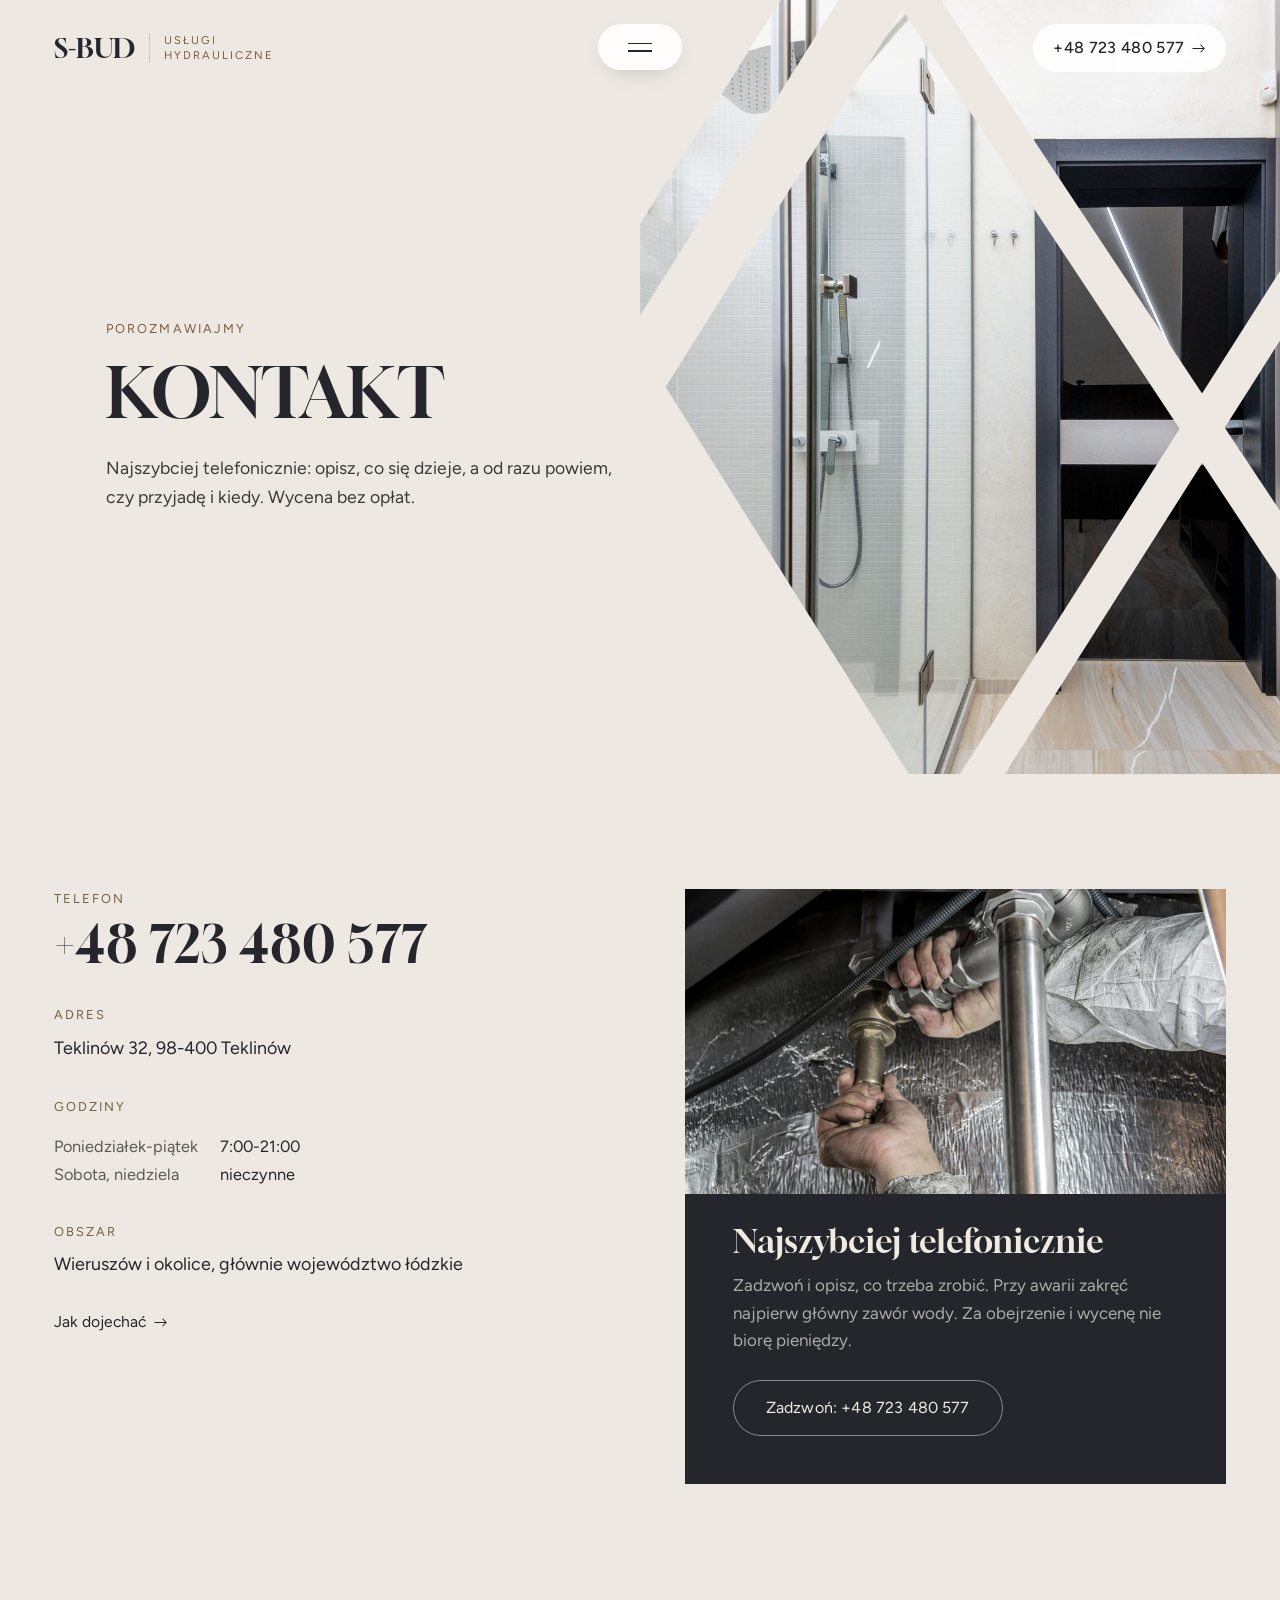
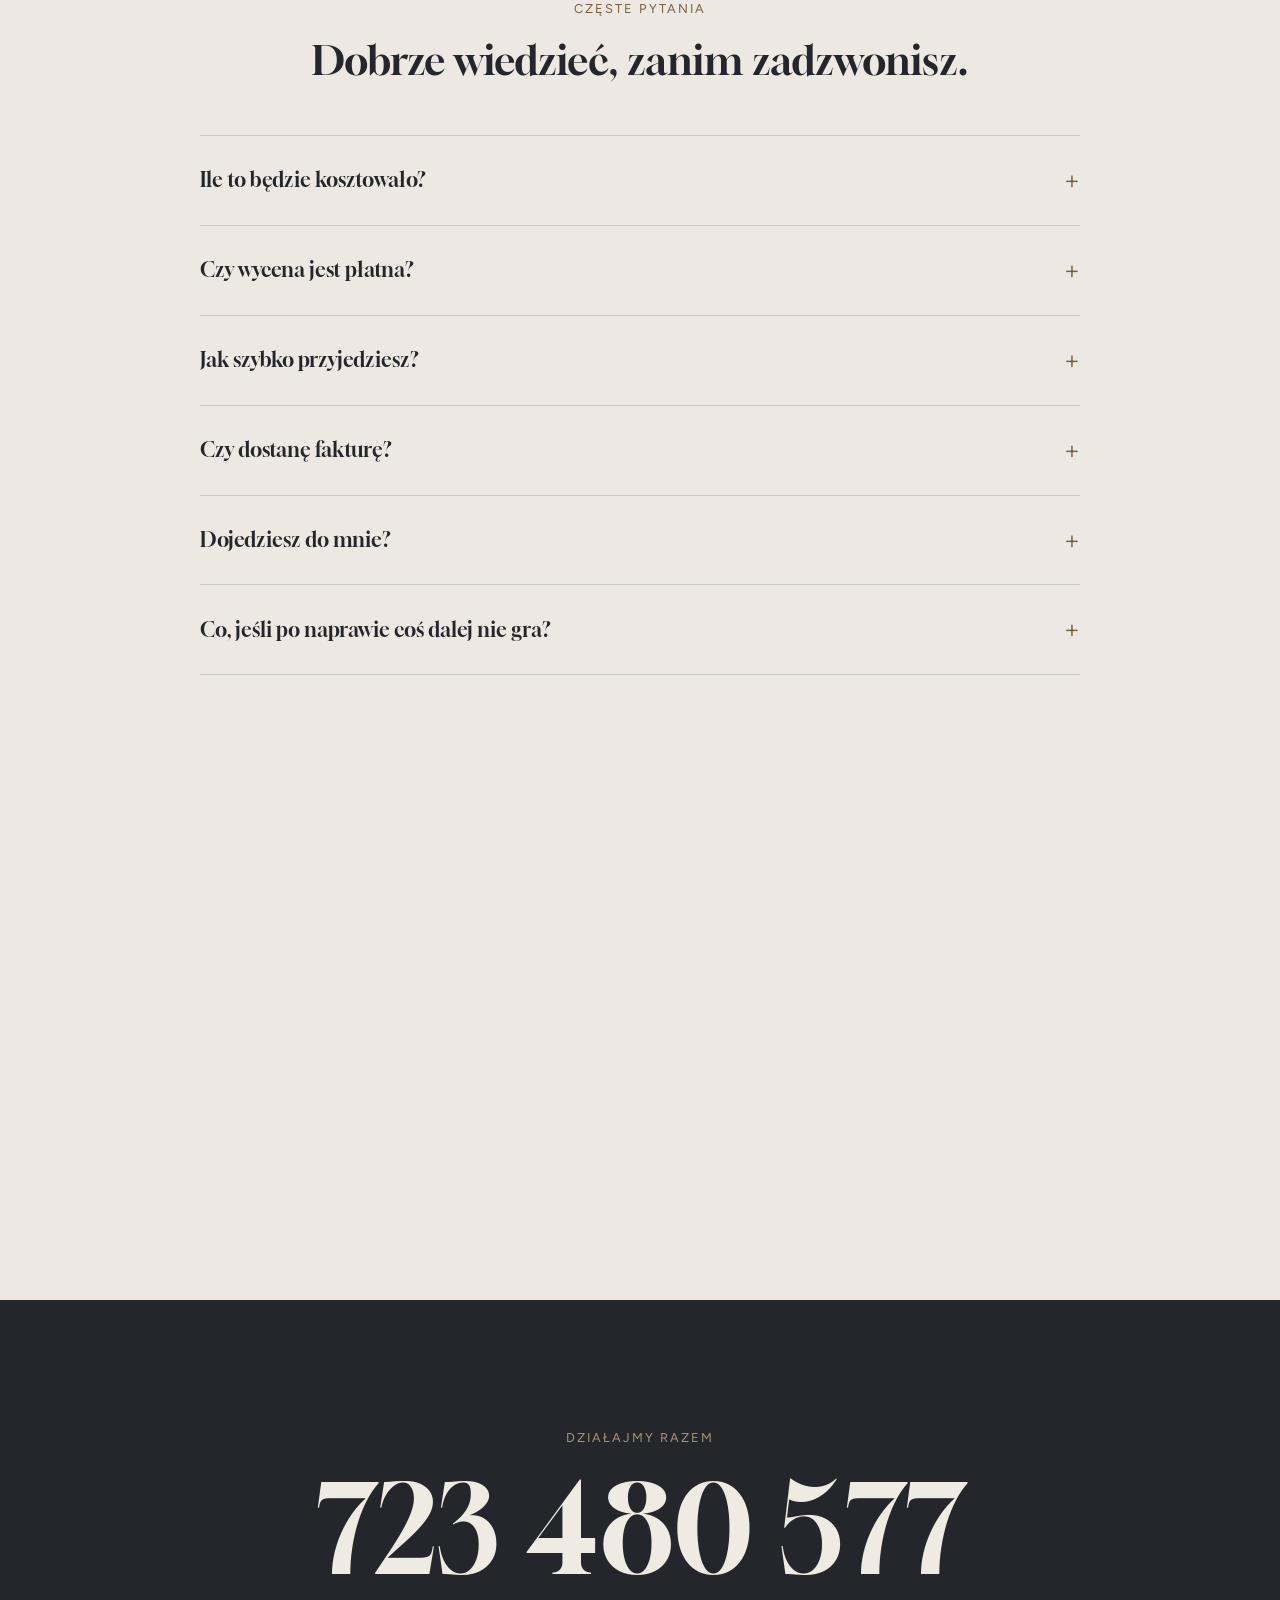
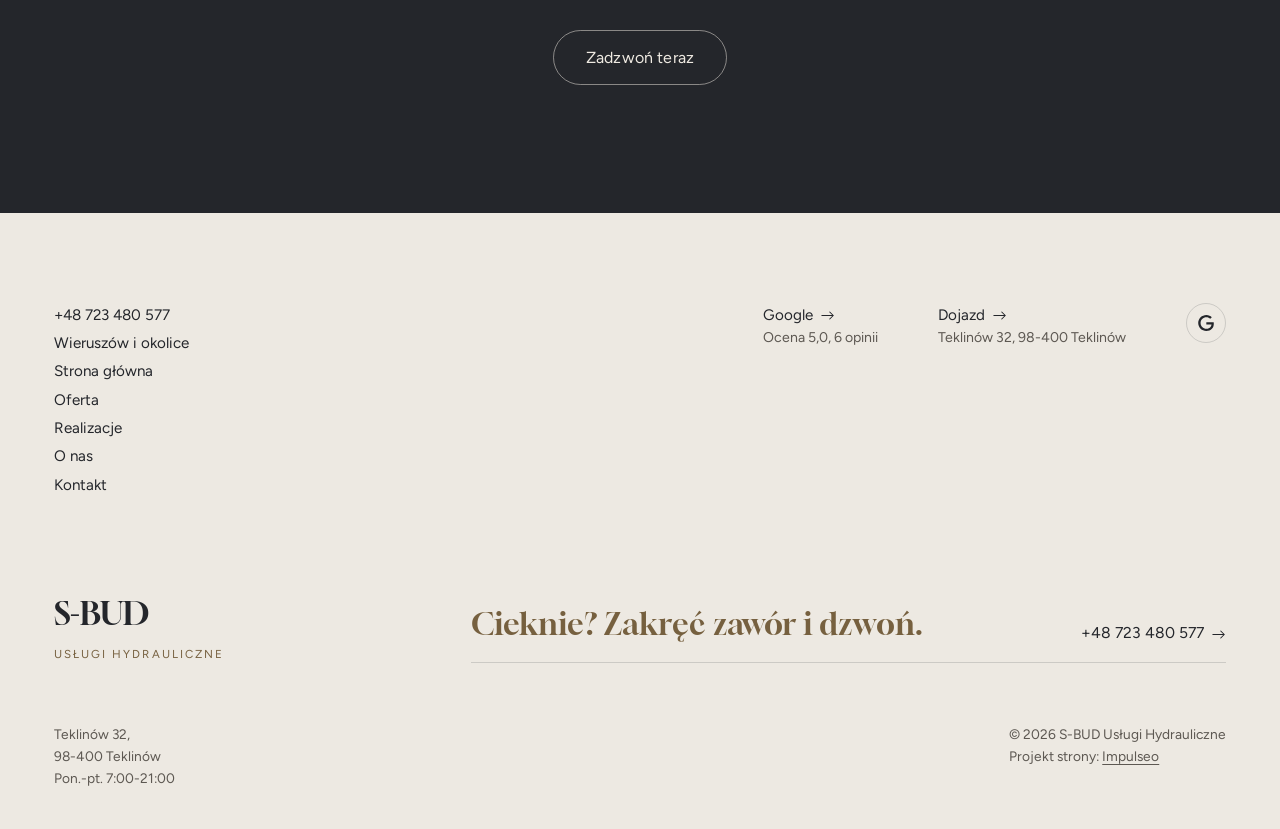
==== commit 069bea64: "[claude-edit][cmt:47a84a7c-bbcc-48c4-bf88-705690704d57] Przebudowa dema na układ klindworthroofing.c" ====
--- a/kontakt.html
+++ b/kontakt.html
@@ -19,94 +19,135 @@
 <meta name="twitter:card" content="summary_large_image">
 <link rel="preconnect" href="https://fonts.googleapis.com">
 <link rel="preconnect" href="https://fonts.gstatic.com" crossorigin>
-<link href="https://fonts.googleapis.com/css2?family=Space+Grotesk:wght@500;600;700&family=DM+Sans:opsz,wght@9..40,400;9..40,500;9..40,600&display=swap" rel="stylesheet">
-<link rel="stylesheet" href="assets/styles.css?v=97920a86">
+<link href="https://fonts.googleapis.com/css2?family=Gloock&family=Figtree:wght@300;400;500;600&display=swap" rel="stylesheet">
+<link rel="stylesheet" href="assets/styles.css?v=20261009">
+<meta name="theme-color" content="#ede9e2">
 </head>
-<body>
-
-<header class="nav">
-  <div class="wrap nav-inner">
-    <a class="brand" href="index.html"><span class="name">S-BUD Usługi Hydrauliczne</span><span class="sub">Wieruszów</span></a>
-    <nav class="nav-links">
-      <a href="oferta.html">Oferta</a>
-      <a href="realizacje.html">Realizacje</a>
-      <a href="o-nas.html">O nas</a>
-      <a href="kontakt.html" class="active" aria-current="page">Kontakt</a>
-      <a href="tel:+48723480577" class="btn btn-accent">Zadzwoń +48 723 480 577</a>
+<body class="kl">
+<header class="kl-top">
+  <a class="kl-brand" href="index.html" aria-label="S-BUD Usługi Hydrauliczne - strona główna"><b>S-BUD</b><i class="kl-brand-sep" aria-hidden="true"></i><small>Usługi<br>hydrauliczne</small></a>
+  <a class="kl-toptel" href="tel:+48723480577">+48 723 480 577 <svg class="kl-arr" viewBox="0 0 16 10" width="14" height="9" aria-hidden="true"><path d="M1 5h13M10 1l4 4-4 4" fill="none" stroke="currentColor" stroke-width="1.2" stroke-linecap="round" stroke-linejoin="round"/></svg></a>
+</header>
+<button class="kl-burger" type="button" aria-label="Menu" aria-expanded="false" aria-controls="kl-menu"><i></i><i></i></button>
+<div class="kl-menu" id="kl-menu" hidden>
+  <div class="kl-menu-in">
+    <nav class="kl-menu-nav">
+      <a href="index.html"><span>Strona główna</span></a>
+      <a href="oferta.html"><span>Oferta</span></a>
+      <a href="realizacje.html"><span>Realizacje</span></a>
+      <a href="o-nas.html"><span>O nas</span></a>
+      <a href="kontakt.html" class="active" aria-current="page"><span>Kontakt</span></a>
     </nav>
-    <button class="nav-toggle" aria-label="Menu"><span></span><span></span><span></span></button>
+    <div class="kl-menu-side">
+      <p class="kl-lbl">Kontakt</p>
+      <a href="tel:+48723480577">+48 723 480 577</a>
+      <p>Teklinów 32, 98-400 Teklinów</p>
+      <p>Pon.-pt. 7:00-21:00</p>
+      <p>Wieruszów i&nbsp;okolice</p>
+      <a class="kl-pill kl-pill-light" href="tel:+48723480577">Zadzwoń</a>
+    </div>
   </div>
-</header>
+</div>
 
 <main>
-<section class="pagehead">
-  <img src="img/g3.jpg" alt="S-BUD Usługi Hydrauliczne - Zapytaj o wycenę" width="1814" height="1174" decoding="async">
-  <div class="wrap">
-    <span class="eyebrow">Kontakt</span>
-    <h1>Zapytaj o wycenę</h1>
-    <p>Odpowiemy na pytania i przygotujemy wycenę.</p>
+<section class="kl-hero kl-hero-sub">
+  <div class="kl-hero-copy">
+    <p class="kl-lbl">Porozmawiajmy</p>
+    <h1>Kontakt</h1>
+    <p class="kl-lead">Najszybciej telefonicznie: opisz, co się dzieje, a&nbsp;od razu powiem, czy przyjadę i&nbsp;kiedy. Wycena bez opłat.</p>
   </div>
+  <div class="kl-hero-art"><img src="img/r1.jpg" alt="Łazienka z kabiną walk-in i szafką pod umywalką" fetchpriority="high" width="1880" height="1255" decoding="async"></div>
 </section>
-<section>
-  <div class="wrap contact-grid">
-    <div class="reveal">
-      <span class="eyebrow">Dane kontaktowe</span>
-      <h2 style="margin:var(--space-4) 0 var(--space-6)">S-BUD Usługi Hydrauliczne</h2>
-      <div class="info-list">
-        <div class="info-row"><div class="ic"><svg class="ico-tel" width="16" height="16" viewBox="0 0 24 24" fill="none" aria-hidden="true"><path d="M6.6 10.8a15.5 15.5 0 0 0 6.6 6.6l2.2-2.2a1 1 0 0 1 1-.24 11.4 11.4 0 0 0 3.6.58 1 1 0 0 1 1 1V20a1 1 0 0 1-1 1A17 17 0 0 1 3 4a1 1 0 0 1 1-1h3.5a1 1 0 0 1 1 1c0 1.25.2 2.46.58 3.6a1 1 0 0 1-.25 1l-2.23 2.2Z" fill="currentColor"/></svg></div><div><div class="lbl">Telefon</div><a class="val" href="tel:+48723480577">+48 723 480 577</a></div></div>
-        <div class="info-row"><div class="ic"><svg class="ico-pin" width="16" height="16" viewBox="0 0 24 24" fill="none" aria-hidden="true"><path d="M12 21s7-6.1 7-11.5A7 7 0 0 0 5 9.5C5 14.9 12 21 12 21Z" stroke="currentColor" stroke-width="1.6" fill="none"/><circle cx="12" cy="9.5" r="2.4" fill="currentColor"/></svg></div><div><div class="lbl">Adres</div><div class="val">Teklinów 32, 98-400 Teklinów</div></div></div>
-        <div class="info-row"><div class="ic"><svg class="ico-clock" width="16" height="16" viewBox="0 0 24 24" fill="none" aria-hidden="true"><circle cx="12" cy="12" r="8.2" stroke="currentColor" stroke-width="1.6"/><path d="M12 7.5V12l3.2 1.9" stroke="currentColor" stroke-width="1.6" stroke-linecap="round"/></svg></div><div><div class="lbl">Godziny</div><div class="val" style="font-weight:500">Poniedziałek-piątek 7:00-21:00</div></div></div>
-      </div>
+
+<section class="kl-beige kl-contact">
+  <div class="wrap kl-wrap kl-contact-in">
+    <div class="kl-contact-info reveal">
+      <p class="kl-lbl">Telefon</p>
+      <a class="kl-c-big" href="tel:+48723480577">+48 723 480 577</a>
+      <p class="kl-lbl">Adres</p>
+      <p class="kl-c-mid">Teklinów 32, 98-400 Teklinów</p>
+      <p class="kl-lbl">Godziny</p>
+      <dl class="kl-hours"><dt>Poniedziałek-piątek</dt><dd>7:00-21:00</dd><dt>Sobota, niedziela</dt><dd>nieczynne</dd></dl>
+      <p class="kl-lbl">Obszar</p>
+      <p class="kl-c-mid">Wieruszów i&nbsp;okolice, głównie województwo łódzkie</p>
+      <a class="kl-link" href="https://maps.google.com/?cid=9906975957184457885&amp;g_mp=Cidnb29nbGUubWFwcy5wbGFjZXMudjEuUGxhY2VzLlNlYXJjaFRleHQQAhgEIAA" target="_blank" rel="noopener">Jak dojechać <svg class="kl-arr" viewBox="0 0 16 10" width="14" height="9" aria-hidden="true"><path d="M1 5h13M10 1l4 4-4 4" fill="none" stroke="currentColor" stroke-width="1.2" stroke-linecap="round" stroke-linejoin="round"/></svg></a>
     </div>
-    <div class="reveal">
-      <div class="form">
-        <h3 style="margin-bottom:var(--space-4)">Najszybciej telefonicznie</h3>
-        <p class="muted" style="margin-bottom:var(--space-5)">Zadzwoń, opisz pomysł, a my powiemy, co i jak. Bez zobowiązań.</p>
-        <a href="tel:+48723480577" class="btn btn-accent" style="justify-content:center">Zadzwoń: +48 723 480 577 <span class="arr">→</span></a>
-      </div>
+    <div class="kl-callcard reveal">
+      <div class="kl-ph"><img src="img/about.jpg" alt="Dokręcanie złączki na rurze kluczem" width="1880" height="1253" decoding="async"></div>
+      <h2>Najszybciej telefonicznie</h2>
+      <p>Zadzwoń i&nbsp;opisz, co trzeba zrobić. Przy awarii zakręć najpierw główny zawór wody. Za obejrzenie i&nbsp;wycenę nie biorę pieniędzy.</p>
+      <a class="kl-pill kl-pill-light" href="tel:+48723480577">Zadzwoń: +48 723 480 577</a>
     </div>
   </div>
 </section>
-<section style="padding-top:0">
-  <div class="wrap reveal">
-    <iframe class="map" title="S-BUD Usługi Hydrauliczne - Wieruszów" src="https://maps.google.com/maps?q=51.3144621%2C18.1269503&z=15&output=embed" loading="lazy" referrerpolicy="no-referrer-when-downgrade"></iframe>
+
+<section class="kl-beige kl-faq" style="padding-top:0">
+  <div class="wrap kl-wrap">
+    <p class="kl-lbl reveal" style="text-align:center">Częste pytania</p>
+    <h2 class="kl-h2c reveal">Dobrze wiedzieć, zanim zadzwonisz.</h2>
+    <div class="kl-faq-list">
+      <details class="faq-item reveal"><summary>Ile to będzie kosztowało?</summary><p>Zależy, co się dzieje - dlatego wypytuję przez telefon i&nbsp;od razu podaję widełki. Ostateczną cenę znasz przed robotą, nie po niej.</p></details>
+      <details class="faq-item reveal"><summary>Czy wycena jest płatna?</summary><p>Za obejrzenie i&nbsp;wycenę nie biorę pieniędzy. Płacisz za robotę, nie za rozmowę o&nbsp;niej.</p></details>
+      <details class="faq-item reveal"><summary>Jak szybko przyjedziesz?</summary><p>Przy zalaniu liczy się każda godzina, więc przy awarii przestawiam grafik. Prace planowane umawiamy z&nbsp;kilkudniowym wyprzedzeniem.</p></details>
+      <details class="faq-item reveal"><summary>Czy dostanę fakturę?</summary><p>Tak - VAT albo paragon, jak wolisz. Z&nbsp;firmami i&nbsp;wspólnotami rozliczam się przelewem.</p></details>
+      <details class="faq-item reveal"><summary>Dojedziesz do mnie?</summary><p>Granicę wyznacza kalendarz, nie mapa. Przy większej robocie dojeżdżam dalej - zapytaj.</p></details>
+      <details class="faq-item reveal"><summary>Co, jeśli po naprawie coś dalej nie gra?</summary><p>Wracam i&nbsp;sprawdzam. Moja wina - poprawiam za darmo; wyszło coś nowego - mówię wprost, co i&nbsp;za ile.</p></details>
+    </div>
+  </div>
+</section>
+
+<section class="kl-beige kl-map">
+  <div class="wrap kl-wrap reveal">
+    <iframe class="map" title="S-BUD Usługi Hydrauliczne - Teklinów, gmina Wieruszów" src="https://maps.google.com/maps?q=51.3144621%2C18.1269503&amp;z=13&amp;output=embed" loading="lazy" referrerpolicy="no-referrer-when-downgrade"></iframe>
+  </div>
+</section>
+
+<section class="kl-dark kl-cta">
+  <div class="wrap kl-wrap">
+    <p class="kl-lbl reveal">Działajmy razem</p>
+    <a class="kl-bigtel reveal" href="tel:+48723480577">723 480 577</a>
+    <div class="kl-cta-act reveal">
+      <a class="kl-pill kl-pill-light" href="tel:+48723480577">Zadzwoń teraz</a>
+    </div>
   </div>
 </section>
 </main>
 
-<footer>
-  <div class="wrap">
-    <div class="foot-grid">
-      <div class="foot-brand">
-        <div class="name">S-BUD Usługi Hydrauliczne</div>
-        <p>Awarie wodne, remonty łazienek, wymiana kotłów - od 13 lat w Wieruszowie. Cenę znasz przed robotą, nie po.</p>
-      </div>
-      <div class="foot-col">
-        <h4>Nawigacja</h4>
+<footer class="kl-foot">
+  <div class="wrap kl-wrap">
+    <div class="kl-foot-top">
+      <div class="kl-foot-links">
+        <a href="tel:+48723480577">+48 723 480 577</a>
+        <a href="https://maps.google.com/?cid=9906975957184457885&amp;g_mp=Cidnb29nbGUubWFwcy5wbGFjZXMudjEuUGxhY2VzLlNlYXJjaFRleHQQAhgEIAA" target="_blank" rel="noopener">Wieruszów i&nbsp;okolice</a>
+        <a href="index.html">Strona główna</a>
         <a href="oferta.html">Oferta</a>
         <a href="realizacje.html">Realizacje</a>
-        <a href="o-nas.html">O nas</a>
+        <a href="o-nas.html">O nas</a>
         <a href="kontakt.html">Kontakt</a>
       </div>
-      <div class="foot-col">
-        <h4>Kontakt</h4>
-        <a href="tel:+48723480577">+48 723 480 577</a>
-        <p>Teklinów 32, 98-400 Teklinów</p>
-        <a href="https://maps.google.com/?cid=9906975957184457885&g_mp=Cidnb29nbGUubWFwcy5wbGFjZXMudjEuUGxhY2VzLlNlYXJjaFRleHQQAhgEIAA" target="_blank" rel="noopener">Jak dojechać →</a>
-      <div class="foot-soc">
-        <a class="soc" href="https://maps.google.com/?cid=9906975957184457885&g_mp=Cidnb29nbGUubWFwcy5wbGFjZXMudjEuUGxhY2VzLlNlYXJjaFRleHQQAhgEIAA" target="_blank" rel="noopener" aria-label="Google - S-BUD Usługi Hydrauliczne"><svg viewBox="0 0 24 24" aria-hidden="true" focusable="false"><path d="M12.48 10.92v3.28h7.84c-.24 1.84-.853 3.187-1.787 4.133-1.147 1.147-2.933 2.4-6.053 2.4-4.827 0-8.6-3.893-8.6-8.72s3.773-8.72 8.6-8.72c2.6 0 4.507 1.027 5.907 2.347l2.307-2.307C18.747 1.44 16.133 0 12.48 0 5.867 0 .307 5.387.307 12s5.56 12 12.173 12c3.573 0 6.267-1.173 8.373-3.36 2.16-2.16 2.84-5.213 2.84-7.667 0-.76-.053-1.467-.173-2.053H12.48z" fill="currentColor"/></svg></a>
-      </div>
+      <div class="kl-foot-soc">
+        <div><a href="https://maps.google.com/?cid=9906975957184457885&amp;g_mp=Cidnb29nbGUubWFwcy5wbGFjZXMudjEuUGxhY2VzLlNlYXJjaFRleHQQAhgEIAA" target="_blank" rel="noopener">Google <svg class="kl-arr" viewBox="0 0 16 10" width="14" height="9" aria-hidden="true"><path d="M1 5h13M10 1l4 4-4 4" fill="none" stroke="currentColor" stroke-width="1.2" stroke-linecap="round" stroke-linejoin="round"/></svg></a><span>Ocena 5,0, 6 opinii</span></div>
+        <div><a href="https://maps.google.com/?cid=9906975957184457885&amp;g_mp=Cidnb29nbGUubWFwcy5wbGFjZXMudjEuUGxhY2VzLlNlYXJjaFRleHQQAhgEIAA" target="_blank" rel="noopener">Dojazd <svg class="kl-arr" viewBox="0 0 16 10" width="14" height="9" aria-hidden="true"><path d="M1 5h13M10 1l4 4-4 4" fill="none" stroke="currentColor" stroke-width="1.2" stroke-linecap="round" stroke-linejoin="round"/></svg></a><span>Teklinów 32, 98-400 Teklinów</span></div>
+        <div class="foot-soc"><a class="soc" href="https://maps.google.com/?cid=9906975957184457885&amp;g_mp=Cidnb29nbGUubWFwcy5wbGFjZXMudjEuUGxhY2VzLlNlYXJjaFRleHQQAhgEIAA" target="_blank" rel="noopener" aria-label="Google - S-BUD Usługi Hydrauliczne"><svg viewBox="0 0 24 24" aria-hidden="true" focusable="false"><path d="M12.48 10.92v3.28h7.84c-.24 1.84-.853 3.187-1.787 4.133-1.147 1.147-2.933 2.4-6.053 2.4-4.827 0-8.6-3.893-8.6-8.72s3.773-8.72 8.6-8.72c2.6 0 4.507 1.027 5.907 2.347l2.307-2.307C18.747 1.44 16.133 0 12.48 0 5.867 0 .307 5.387.307 12s5.56 12 12.173 12c3.573 0 6.267-1.173 8.373-3.36 2.16-2.16 2.84-5.213 2.84-7.667 0-.76-.053-1.467-.173-2.053H12.48z" fill="currentColor"/></svg></a></div>
       </div>
     </div>
-    <div class="foot-bot">
-      <span>© 2026 S-BUD Usługi Hydrauliczne</span>
-      <span>Projekt strony: <a class="foot-credit" href="https://impulseo.pl" target="_blank" rel="noopener">Impulseo</a></span>
+    <div class="kl-foot-mid">
+      <a class="kl-foot-brand" href="index.html"><b>S-BUD</b><small>Usługi hydrauliczne</small></a>
+      <div class="kl-foot-cta">
+        <p class="kl-foot-big">Cieknie? Zakręć zawór i&nbsp;dzwoń.</p>
+        <a class="kl-link" href="tel:+48723480577">+48 723 480 577 <svg class="kl-arr" viewBox="0 0 16 10" width="14" height="9" aria-hidden="true"><path d="M1 5h13M10 1l4 4-4 4" fill="none" stroke="currentColor" stroke-width="1.2" stroke-linecap="round" stroke-linejoin="round"/></svg></a>
+      </div>
+    </div>
+    <div class="kl-foot-bot">
+      <p>Teklinów 32,<br>98-400 Teklinów<br>Pon.-pt. 7:00-21:00</p>
+      <p>© 2026 S-BUD Usługi Hydrauliczne<br>Projekt strony: <a class="foot-credit" href="https://impulseo.pl" target="_blank" rel="noopener">Impulseo</a></p>
     </div>
   </div>
 </footer>
-<div class="sticky-call"><a class="sc-call" href="tel:+48723480577"><svg class="ico-tel" width="16" height="16" viewBox="0 0 24 24" fill="none" aria-hidden="true"><path d="M6.6 10.8a15.5 15.5 0 0 0 6.6 6.6l2.2-2.2a1 1 0 0 1 1-.24 11.4 11.4 0 0 0 3.6.58 1 1 0 0 1 1 1V20a1 1 0 0 1-1 1A17 17 0 0 1 3 4a1 1 0 0 1 1-1h3.5a1 1 0 0 1 1 1c0 1.25.2 2.46.58 3.6a1 1 0 0 1-.25 1l-2.23 2.2Z" fill="currentColor"/></svg> Zadzwoń</a><a class="sc-quote" href="kontakt.html">Zadzwoń: +48 723 480 577</a></div>
+<div class="sticky-call"><a class="sc-call" href="tel:+48723480577"><svg class="ico-tel" width="16" height="16" viewBox="0 0 24 24" fill="none" aria-hidden="true"><path d="M6.6 10.8a15.5 15.5 0 0 0 6.6 6.6l2.2-2.2a1 1 0 0 1 1-.24 11.4 11.4 0 0 0 3.6.58 1 1 0 0 1 1 1V20a1 1 0 0 1-1 1A17 17 0 0 1 3 4a1 1 0 0 1 1-1h3.5a1 1 0 0 1 1 1c0 1.25.2 2.46.58 3.6a1 1 0 0 1-.25 1l-2.23 2.2Z" fill="currentColor"/></svg> Zadzwoń</a><a class="sc-quote" href="kontakt.html">Zapytaj o&nbsp;wycenę</a></div>
 <div class="demo-wazne" data-do="2026-10-07" data-cykl="3" hidden><svg class="dw-ico" width="13" height="13" viewBox="0 0 24 24" fill="none" aria-hidden="true"><circle cx="12" cy="12" r="8.6" stroke="currentColor" stroke-width="1.8"/><path d="M12 7.2V12l3.3 2" stroke="currentColor" stroke-width="1.8" stroke-linecap="round"/></svg><span class="dw-txt"></span></div>
 
 <script src="assets/main.js"></script>
+<script src="assets/kl.js?v=20261009"></script>
 </body>
 </html>
--- a/assets/styles.css
+++ b/assets/styles.css
@@ -1,1858 +1,358 @@
-/* ============================================================
-   STOLBASZ — premium, architektoniczny B2B fit-out
-   Jasna paleta, zero brązu. System wg premium-web-craft.
-   Projekt strony: Impulseo (impulseo.pl)
-   ============================================================ */
-
+/* S-BUD Usługi Hydrauliczne - układ strony-wzoru klindworthroofing.com (prośba Szymona, 09.10.2026)
+   Beż #ede9e2, grafit #24262b, złoto #ac9376 (paleta wzoru). Szeryf Gloock wersalikami w nagłówkach,
+   Figtree w treści, przyciski-pigułki z obrysem, zdjęcie w hero w masce z ukośnych pasów,
+   menu pełnoekranowe pod pigułką na środku, wielkie słowa REALIZACJE / OPINIE, wielki telefon. */
 :root{
-  /* PALETA — jasna, architektoniczna, chłodna */
-  --paper:#F4F6F8;          /* główne tło */
-  --paper-2:#E7EBEF;        /* sekcje alternatywne (chłodny jasny szary) */
-  --paper-3:#E7EBEF;        /* delikatne wypełnienia */
-  --ink:#15212E;            /* tekst główny — chłodny grafit */
-  --ink-soft:#243443;       /* nagłówki drugorzędne */
-  --muted:#6B7785;          /* tekst poboczny */
-  --line:rgba(21,33,46,.12);/* hairline */
-  --accent:#E8A317;         /* stonowany petrol-slate — jedyny akcent */
-  --accent-d:#C9870C;
-  --accent-soft:rgba(232,163,23,.10);
-  --dark:#15212E;           /* sekcje ciemne (stopka/CTA) */
-
-  /* HOVER ZDJĘĆ — JEDEN standard dla całego silnika (decyzja K. 04.08.2026, artefakt z wariantami).
-     AKTUALNE (K.+Szymon 09.08.2026, wybór z artefaktu 6 wariantów): zoom 1.05 przy 1.4s -
-     przy tak długim czasie mocniejszy kadr NIE skacze, tylko „oddycha". Poprzedni standard
-     (1.02 / .55s z 04.08) odbierany jako dynamiczny i szybki.
-     Spoczynek lekko przygaszony, ale TYLKO tam, gdzie jest mysz (@media hover:hover) —
-     na telefonie zdjęcia zostają w pełnej jasności. */
-  --img-zoom:1.05;                   /* K.+Szymon 09.08: wariant F z artefaktu porównawczego */
-  --img-rest:brightness(.95) saturate(.99);
-  --img-hot:brightness(1.06) saturate(1.05);
-  --img-dur:1.4s;                    /* K.+Szymon 09.08 (wariant F): powoli = elegancko */
-  --img-ease:cubic-bezier(.16,.84,.44,1);  /* miękki ogon, efekt „oddychania" */
-
-  /* ODSTĘPY — skala 4/8 */
-  --space-1:4px; --space-2:8px; --space-3:12px; --space-4:16px; --space-5:24px;
-  --space-6:32px; --space-7:48px; --space-8:64px; --space-9:96px; --space-10:128px;
-
-  /* TYPOGRAFIA — fluid clamp() (skala podbita 16.07.2026: większe, czytelniejsze litery — uwaga Adama) */
-  --text-sm:clamp(.9rem,.87rem + .12vw,1rem);
-  --text-base:clamp(1.08rem,1.04rem + .18vw,1.2rem);
-  --text-lg:clamp(1.24rem,1.15rem + .34vw,1.44rem);
-  --text-h3:clamp(1.34rem,1.22rem + .55vw,1.66rem);
-  --text-h2:clamp(2.1rem,1.66rem + 2.1vw,3.1rem);
-  --text-h1:clamp(2.9rem,2.1rem + 4vw,5.1rem);
-
-  /* PROMIENIE — architektoniczne, raczej ostre */
-  --r-sm:3px; --r-md:6px; --r-lg:10px;
-
-  /* RUCH */
-  --ease:cubic-bezier(.25,.46,.45,.94); --dur:.24s;
-
-  /* CIENIE — miękkie, warstwowe */
-  --sh-sm:0 1px 2px rgba(16,24,32,.04), 0 2px 8px rgba(16,24,32,.05);
-  --sh-md:0 2px 6px rgba(16,24,32,.05), 0 12px 28px -8px rgba(16,24,32,.12);
-  --sh-lg:0 6px 14px rgba(16,24,32,.07), 0 26px 56px -18px rgba(16,24,32,.22);
-
-  --hairline:1px solid var(--line);
-
-  --font-display:'Space Grotesk','Inter',sans-serif;
-  --font-body:'DM Sans','Inter',sans-serif;
-}
-
-*{box-sizing:border-box;margin:0;padding:0}
-html{scroll-behavior:smooth}
-body{
-  font-family:var(--font-body);
-  font-size:var(--text-base);
-  line-height:1.65;
-  color:var(--ink);
-  background:var(--paper);
-  -webkit-font-smoothing:antialiased;
-  text-rendering:optimizeLegibility;
-}
-img{max-width:100%;height:auto;display:block}  /* height:auto = width/height z atrybutów trzyma proporcje (TOP#12) */
+  --beige:#ede9e2;--beige-2:#e4ded4;--ink:#24262b;--ink-2:#2c2e34;
+  --cream:#efeae2;--cream-m:rgba(239,234,226,.68);
+  --gold:#ac9376;--gold-d:#76603f;--muted:#5d5852;--line:rgba(36,38,43,.16);--line-d:rgba(239,234,226,.2);
+  --accent:#76603f;--accent-d:#5c4a30;--paper:#ede9e2;
+  --serif:"Gloock",Georgia,serif;--sans:"Figtree",system-ui,-apple-system,sans-serif;
+  --ease:cubic-bezier(.16,.84,.44,1);--wrap:1360px;--pad:clamp(20px,4.2vw,60px);--nav-h:96px;
+  --img-zoom:1.05;--img-dur:1.4s;--img-ease:cubic-bezier(.16,.84,.44,1)
+}
+*,*::before,*::after{box-sizing:border-box}
+html{-webkit-text-size-adjust:100%;scroll-behavior:smooth}
+body{margin:0;background:var(--beige);color:var(--ink);font-family:var(--sans);font-weight:400;font-size:17px;line-height:1.6;-webkit-font-smoothing:antialiased;overflow-x:clip}
+img{display:block;max-width:100%;height:auto}
 a{color:inherit;text-decoration:none}
-
-.wrap{width:min(92%,1180px);margin-inline:auto}
-section{padding-block:clamp(52px,6.5vw,96px)}
-
-h1,h2,h3{font-family:var(--font-display);font-weight:700;line-height:1.08;letter-spacing:-.02em;color:var(--ink)}
-h1{font-size:var(--text-h1);letter-spacing:-.035em}
-h2{font-size:var(--text-h2);letter-spacing:-.025em}
-h3{font-size:var(--text-h3)}
-/* MIARA — długość wiersza. WCAG 2.2 SC 1.4.8: max 80 znaków; Butterick: 45–90.
-   68ch daje realnie 72–78 znaków polskiego tekstu, czyli z zapasem pod granicą.
-   Wcześniej limit miał TYLKO <p> — <li>, <blockquote> i <dd> nie miały żadnego,
-   i to jedyny powód, dla którego 23 bloki na dwóch oddanych stronach jadą po
-   83–106 znaków w wierszu (pomiar 07.08.2026, bramka `miara`).
-   ⚠️ Listy i definicje ograniczamy TYLKO bez klasy: `ul`/`ol` z klasą to u nas
-   układ (siatki kafli, menu), a nie tekst ciągły — tam miarę wyznacza układ. */
-/* 60ch, nie 68ch (K. 10.08): po zmianie fontów na węższe kroje (DM Sans i spółka)
-   w 68ch mieściło się ~90 znaków - bramka pikselowa słusznie zgłaszała przekroczenie
-   granicy 80. Pomiar na żywej przeglądarce: 60ch = 90 znaków, 53ch = ~78 znaków, czyli normę WCAG 1.4.8. */
-:root{ --miara:53ch }
-p{max-width:min(100%,var(--miara))}
-blockquote,
-ul:not([class])>li, ol:not([class])>li,
-dl:not([class])>dd{max-width:min(100%,var(--miara))}
-
-/* ⚠️ Świadomie BEZ wyjątku `.tile p,.card p,.svc p{max-width:none}`, choć nasuwa się sam:
-   te akapity BYŁY już ograniczone (stare `p{max-width:65ch}`), więc „wyjątek" nie odblokowałby
-   niczego nowego — tylko ROZLUŹNIŁ stan sprzed zmiany na wszystkich demach naraz.
-   `figcaption` żadna z reguł wyżej nie dotyczy, więc też nie potrzebuje zwolnienia. */
-
-/* ŁAMANIE. `balance` wyrównuje długości wierszy w nagłówku, `pretty` pilnuje ostatniego
-   wiersza akapitu, żeby nie został w nim jeden wyraz. Obsługiwane od Chrome 117 /
-   Safari 17.5; starsze przeglądarki po prostu ignorują tę własność.
-   `text-wrap:pretty` nie występowało dotąd ANI RAZ w silniku ani w repo klientów. */
-h1,h2,h3,.lead,.lede{text-wrap:balance}
-p,li,blockquote,dd{text-wrap:pretty}
-
-.eyebrow{
-  font-family:var(--font-body);
-  font-size:var(--text-sm);
-  font-weight:600;
-  letter-spacing:.18em;
-  text-transform:uppercase;
-  color:var(--accent);
-  display:inline-flex;align-items:center;gap:var(--space-3);
-}
-/* flex:none + margin-top = kreska trzyma się PIERWSZEJ linii. Wcześniej align-items:center
-   centrowało ją względem całego bloku i przy zawinięciu (długi kicker typu
-   „…WNĘTRZ · LESZNO · OD 2019") druga linia lądowała z brzydkim wcięciem. */
-.eyebrow{align-items:flex-start}
-.eyebrow>*,.eyebrow{text-wrap:balance}   /* dlugi kicker lamal sie na sierote typu samo „2019" w drugiej linii */
-.eyebrow::before{content:"";width:28px;height:1px;background:var(--accent);display:inline-block;flex:none;margin-top:.62em}
-
-.muted{color:var(--muted)}
-.lead{font-size:var(--text-lg);line-height:1.55;color:var(--ink-soft);max-width:50ch}
-
-/* ---------- BUTTONS ---------- */
-.btn{
-  display:inline-flex;align-items:center;gap:var(--space-2);
-  font-weight:600;font-size:var(--text-sm);letter-spacing:.02em;
-  padding:var(--space-4) var(--space-6);
-  border-radius:var(--r-sm);
-  transition:transform var(--dur) var(--ease),box-shadow var(--dur) var(--ease),background var(--dur) var(--ease);
-  cursor:pointer;border:1px solid transparent;
-}
-.btn-accent{background:var(--accent);color:#fff;box-shadow:var(--sh-sm)}
-.btn-accent:hover{background:var(--accent-d);transform:translateY(-2px);box-shadow:var(--sh-md)}
-.btn-accent:active{transform:translateY(0);box-shadow:var(--sh-sm)}
-.btn-ghost{background:transparent;color:var(--ink);border-color:var(--line)}
-.btn-ghost:hover{border-color:var(--accent);color:var(--accent);transform:translateY(-2px)}
-.btn-light{background:#fff;color:var(--ink);box-shadow:var(--sh-sm)}
-.btn-light:hover{transform:translateY(-2px);box-shadow:var(--sh-md)}
-.btn .arr{transition:transform var(--dur) var(--ease)}
-.btn:hover .arr{transform:translateX(4px)}
-
-/* ---------- NAV ---------- */
-.nav{
-  position:sticky;top:0;z-index:50;
-  background:color-mix(in srgb,var(--paper) 88%,transparent);
-  backdrop-filter:saturate(140%) blur(10px);
-  border-bottom:var(--hairline);
-}
-.nav-inner{display:flex;align-items:center;justify-content:space-between;gap:var(--space-5);height:72px}
-/* ANTY-NACHODZENIE (K. 05.08.2026): długa nazwa firmy + przycisk z pełnym numerem nie mieściły się w pasku
-   i flex ściskał linki PONIŻEJ ich treści - "Kontakt" wchodził na ramkę "Zadzwoń +48 ...". Teraz ustępuje
-   nazwa marki (skrót wielokropkiem), a menu i przycisk nigdy się nie kurczą ani nie zachodzą na siebie. */
-.brand{display:flex;flex-direction:column;line-height:1;min-width:0;flex:0 1 auto}
-.brand .name{font-family:var(--font-display);font-weight:800;font-size:1.35rem;letter-spacing:.04em;white-space:nowrap;overflow:hidden;text-overflow:ellipsis}
-.brand .sub{font-size:.62rem;letter-spacing:.34em;text-transform:uppercase;color:var(--muted);margin-top:5px;white-space:nowrap;overflow:hidden;text-overflow:ellipsis}
-.nav-links{display:flex;align-items:center;gap:var(--space-6);flex:0 0 auto}
-.nav-links a{font-size:var(--text-sm);font-weight:500;color:var(--ink-soft);position:relative;padding-block:4px;white-space:nowrap;transition:color var(--dur) var(--ease)}
-.nav-links a::after{content:"";position:absolute;left:0;bottom:0;width:0;height:1.5px;background:var(--accent);transition:width var(--dur) var(--ease)}
-.nav-links a:hover,.nav-links a.active{color:var(--ink)}
-.nav-links a:hover::after,.nav-links a.active::after{width:100%}
-.nav-links .btn{padding:var(--space-2) var(--space-5)}
-/* przyciski w nav: właściwy kolor (przebij .nav-links a) + bez podkreślenia */
-.nav-links a.btn-accent{color:#fff}
-.nav-links a.btn-ghost,.nav-links a.btn-light{color:var(--ink)}
-/* CTA w pasku: NIE podkreślenie spod linków menu, ale ten sam przelatujący błysk,
-   co na wszystkich innych przyciskach (zgłoszenie K. 13.08.2026 - „na hero jest efekt
-   światła przechodzącego przez przycisk, na navbarze go nie ma, a mają być identyczne").
-   Reguła `.nav-links a::after` jest silniejsza od `.btn::after`, więc trzeba jej
-   geometrię wyzerować i wpisać połysk z nazwy - samo `display:none` gasiło efekt. */
-.nav-links a.btn::after{
-  display:block;content:"";position:absolute;inset:0;z-index:-1;pointer-events:none;
-  width:auto;height:auto;border-radius:inherit;   /* kasuje geometrię podkreślenia (width:0;height:1.5px) */
-  background:linear-gradient(100deg,transparent 32%,rgba(255,255,255,.20) 50%,transparent 68%);
-  translate:-120% 0}
-@media (prefers-reduced-motion:no-preference){
-  .nav-links a.btn:hover::after{translate:120% 0;transition:translate .75s var(--mt-ease,cubic-bezier(.16,.84,.44,1))}
-}
-.nav-toggle{display:none;background:none;border:none;cursor:pointer;flex-direction:column;gap:5px;padding:8px}
-.nav-toggle span{width:24px;height:2px;background:var(--ink);transition:var(--dur)}
-/* Ciasny zakres MIĘDZY menu mobilnym a pełnym pulpitem: zbijamy odstępy i nazwę marki,
-   żeby wszystko zmieściło się naturalnie, zanim w ogóle dojdzie do skracania wielokropkiem. */
-@media(max-width:1280px) and (min-width:921px){
-  .nav-links{gap:var(--space-4)}
-  .nav-links .btn{padding:var(--space-2) var(--space-4)}
-  .brand .name{font-size:1.15rem}
-}
-
-/* ---------- HERO (split) ---------- */
-.hero{position:relative;overflow:hidden;border-bottom:var(--hairline)}
-.hero-grid{display:grid;grid-template-columns:1.05fr .95fr;gap:clamp(24px,4vw,60px);align-items:center;
-  padding-block:clamp(36px,4.5vw,64px)}
-.hero-copy .eyebrow{margin-bottom:var(--space-5)}
-.hero-copy h1{margin-bottom:var(--space-5)}
-.hero-copy .lead{margin-bottom:var(--space-7)}
-.hero-actions{display:flex;flex-wrap:wrap;gap:var(--space-4)}
-.hero-art{position:relative;aspect-ratio:4/3;border-radius:var(--r-lg);overflow:hidden;box-shadow:var(--sh-lg)}
-.hero-art img{width:100%;height:100%;object-fit:cover}
-.hero-art::after{content:"";position:absolute;inset:0;background:linear-gradient(180deg,transparent 55%,rgba(18,24,28,.28))}
-.hero-badge{position:absolute;left:var(--space-5);bottom:var(--space-5);z-index:2;
-  background:rgba(252,252,251,.94);backdrop-filter:blur(4px);
-  border-radius:var(--r-md);padding:var(--space-4) var(--space-5);box-shadow:var(--sh-md);max-width:78%}
-.hero-badge strong{display:block;font-family:var(--font-display);font-size:1rem;letter-spacing:-.01em}
-.hero-badge span{font-size:var(--text-sm);color:var(--muted)}
-
-/* ---------- HERO duży / kinowy (strona główna) ---------- */
-.hero-cine{position:relative;min-height:clamp(560px,82vh,840px);min-height:clamp(560px,82svh,840px);display:flex;align-items:center;overflow:hidden;border-bottom:var(--hairline)}
-.hero-cine>img{position:absolute;inset:0;width:100%;height:100%;object-fit:cover;z-index:0}
-.hero-cine::after{content:"";position:absolute;inset:0;z-index:1;
-  background:linear-gradient(95deg,rgba(13,18,23,.86) 0%,rgba(13,18,23,.64) 32%,rgba(13,18,23,.24) 62%,rgba(13,18,23,.04) 100%)}
-.hero-cine .wrap{position:relative;z-index:2;padding-block:var(--space-8)}
-.hero-cine .hero-copy{max-width:660px}
-.hero-cine .eyebrow{color:#fff;margin-bottom:var(--space-5)}
-.hero-cine .eyebrow::before{background:#fff}
-.hero-cine h1{color:#fff;margin-bottom:var(--space-5);font-size:clamp(2.9rem,2rem + 4.4vw,5.2rem);text-wrap:balance}
-.hero-cine .lead{color:rgba(255,255,255,.92);max-width:48ch;margin-bottom:var(--space-7)}
-.hero-cine .hero-actions{display:flex;flex-wrap:wrap;gap:var(--space-4)}
-/* NISKIE OKNO (laptop z dokiem i paskami przeglądarki ma ~700-780 px wysokości widoku):
-   H1 do 5.2rem + długi lead nie mieściły się i przyciski wypadały POD krawędź ekranu -
-   klient widział stronę bez ani jednego CTA. Skalujemy w dół, zamiast przycinać treść. */
-@media(min-width:821px) and (max-height:820px){
-  .hero-cine{min-height:clamp(520px,94svh,780px)}
-  .hero-cine .wrap{padding-block:var(--space-6)}
-  .hero-cine h1{font-size:clamp(2.2rem,1.5rem + 2.6vw,3.6rem);margin-bottom:var(--space-4)}
-  .hero-cine .eyebrow{margin-bottom:var(--space-4)}
-  .hero-cine .lead{margin-bottom:var(--space-5);max-width:44ch}
-}
-@media(max-width:680px){
-  .hero-cine{min-height:clamp(520px,76vh,640px);min-height:clamp(520px,76svh,640px);align-items:flex-end}
-  .hero-cine::after{background:linear-gradient(0deg,rgba(13,18,23,.9) 6%,rgba(13,18,23,.45) 55%,rgba(13,18,23,.25) 100%)}
-  .hero-cine .wrap{padding-bottom:var(--space-9)}
-  /* TELEFON (~90% oglądających): lead potrafił zająć 8 linii i zepchnąć CTA poza pierwszy ekran.
-     Zwężamy interlinię i skalę - treści nie ucinamy, bo to ona sprzedaje. */
-  .hero-cine .lead{font-size:.98rem;line-height:1.5;margin-bottom:var(--space-5)}
-  .hero-cine .eyebrow{font-size:.72rem;letter-spacing:.13em;margin-bottom:var(--space-4)}
-  .hero-cine .eyebrow::before{width:20px}
-  .hero-cine h1{margin-bottom:var(--space-4)}
-}
-
-/* full-bleed hero variant (podstrony) */
-.pagehead{position:relative;min-height:46vh;min-height:46svh;display:flex;align-items:flex-end;overflow:hidden;border-bottom:var(--hairline)}
-.pagehead img{position:absolute;inset:0;width:100%;height:100%;object-fit:cover}
-/* 10.08.2026 (decyzja K.): mocniejsze przyciemnienie + cień pod tekstem. Bramka mierzyła na
-   nagłówkach podstron 3,38-3,43:1 przy wymaganych 4,5 — jasne zdjęcie (hala, śnieg, niebo)
-   podchodziło pod biały tekst. Zdjęcia klientów są różne, więc kontrast musi dawać WARSTWA,
-   a nie szczęśliwy dobór kadru. */
-.pagehead::after{content:"";position:absolute;inset:0;background:linear-gradient(180deg,rgba(18,24,28,.40),rgba(18,24,28,.76))}
-.pagehead .wrap{position:relative;z-index:2;padding-block:var(--space-9);color:#fff}
-.pagehead h1{color:#fff;max-width:18ch;text-shadow:0 2px 16px rgba(0,0,0,.55)}
-.pagehead .eyebrow{color:#fff}
-.pagehead .eyebrow::before{background:#fff}
-.pagehead p{color:rgba(255,255,255,.92);margin-top:var(--space-4);max-width:54ch;text-shadow:0 1px 12px rgba(0,0,0,.5)}
-
-/* ---------- STRIP (pasek skrótów / liczby) ---------- */
-.strip{background:var(--dark);color:#fff}
-/* PASEK HASEŁ — standard 04.08.2026 (decyzja K.): 5 haseł w JEDNYM rzędzie, tekst WYŚRODKOWANY,
-   węższe marginesy boczne niż reszta strony (pasek ma iść szerzej), równe wysokości kolumn. */
-.strip .wrap{width:min(96%,1440px);display:grid;grid-template-columns:repeat(5,1fr);
-  gap:var(--space-5);padding-block:var(--space-7);align-items:stretch}
-.strip .item .k{font-family:var(--font-display);font-size:clamp(1.05rem,.82rem + .85vw,1.55rem);
-  font-weight:800;letter-spacing:-.02em;color:#fff;line-height:1.18;text-wrap:balance}
-.strip .item .v{font-size:var(--text-sm);color:rgba(255,255,255,.66);margin-top:var(--space-2);line-height:1.4}
-.strip .item{border-left:2px solid var(--accent);padding-inline:var(--space-4);
-  text-align:center;display:flex;flex-direction:column;justify-content:center}
-/* liczba kolumn = liczba haseł, żeby ostatnie nie zostawało samo w drugim rzędzie.
-   Klasę n-N nadaje multipage.py; domyślnie (bez klasy) pasek jest 5-kolumnowy. */
-.strip.n-2 .wrap{grid-template-columns:repeat(2,1fr)}
-.strip.n-3 .wrap{grid-template-columns:repeat(3,1fr)}
-.strip.n-4 .wrap{grid-template-columns:repeat(4,1fr);gap:var(--space-6)}
-.strip.n-4 .item .k{font-size:clamp(1.3rem,1rem + 1.1vw,2rem)}
-.strip.n-6 .wrap{grid-template-columns:repeat(6,1fr);gap:var(--space-4)}
-.strip.n-6 .item .k{font-size:clamp(.98rem,.8rem + .7vw,1.35rem)}
-/* równe łamanie: zamiast "długa linia + jedno słowo" obie linie zbliżonej długości */
-.strip .item .k{text-wrap:balance}
-
-/* ---------- SECTION HEAD ---------- */
-.head{max-width:48rem;margin-bottom:var(--space-8)}
-.head.center{margin-inline:auto;text-align:center}
-.head .eyebrow{margin-bottom:var(--space-4)}
-.head h2{margin-bottom:var(--space-4)}
-.head p{color:var(--muted);font-size:var(--text-lg);line-height:1.55}
-.head.center p{margin-inline:auto}
-
-/* ---------- INTRO SPLIT ---------- */
-.split{display:grid;grid-template-columns:.92fr 1.08fr;gap:clamp(28px,5vw,80px);align-items:center}
-.split.rev{grid-template-columns:1.08fr .92fr}
-.split.rev .split-art{order:-1}
-.split-art{position:relative;aspect-ratio:5/4;border-radius:var(--r-lg);overflow:hidden;box-shadow:var(--sh-lg)}
-.split-art img{width:100%;height:100%;object-fit:cover}
-.split-copy h2{margin-bottom:var(--space-5)}
-.split-copy p+p{margin-top:var(--space-4)}
-.split-copy .btn{margin-top:var(--space-6)}
-
-/* ---------- SERVICES (zakres) ---------- */
-.svc-grid{display:grid;grid-template-columns:repeat(auto-fit,minmax(280px,1fr));gap:var(--space-5)}
-.svc{background:#fff;border:var(--hairline);border-radius:var(--r-md);padding:var(--space-7) var(--space-6);
-  transition:transform var(--dur) var(--ease),box-shadow var(--dur) var(--ease),border-color var(--dur) var(--ease);
-  position:relative;overflow:hidden}
-.svc::before{content:"";position:absolute;left:0;top:0;width:3px;height:0;background:var(--accent);transition:height var(--dur) var(--ease)}
-.svc:hover{transform:translateY(-4px);box-shadow:var(--sh-md);border-color:transparent}
-.svc:hover::before{height:100%}
-.svc .ic{font-family:var(--font-display);font-size:.8rem;font-weight:700;letter-spacing:.12em;color:var(--accent);margin-bottom:var(--space-4)}
-.svc h3{margin-bottom:var(--space-3);font-size:1.22rem}
-.svc p{color:var(--muted);font-size:var(--text-base);line-height:1.6}
-
-/* big detailed service rows */
-.svc-row{display:grid;grid-template-columns:.8fr 1.2fr;gap:clamp(20px,4vw,60px);align-items:center;padding-block:var(--space-8)}
-.svc-row+.svc-row{border-top:var(--hairline)}
-.svc-row.rev{grid-template-columns:1.2fr .8fr}
-/* Naprzemienny układ wierszy oferty: co drugi wiersz ma zdjęcie po PRAWEJ.
-   Było `order:-1` — martwy kod, bo zdjęcie i tak jest pierwszym dzieckiem w HTML,
-   więc wszystkie wiersze wyglądały identycznie (zdjęcie zawsze z lewej), a `rev`
-   zmieniało tylko szerokość kolumn. Znalezione 29.07.2026 przy różnicowaniu kierunków
-   animacji (pomiar pozycji: art.mid 390/502 przy row.mid 756 — zawsze lewa strona). */
-.svc-row.rev .svc-row-art{order:2}
-.svc-row-art{aspect-ratio:4/3;border-radius:var(--r-md);overflow:hidden;box-shadow:var(--sh-md)}
-.svc-row-art img{width:100%;height:100%;object-fit:cover}
-.svc-row h3{font-size:1.5rem;margin-bottom:var(--space-4)}
-.svc-row .num{font-family:var(--font-display);font-size:.85rem;font-weight:700;letter-spacing:.14em;color:var(--accent);display:block;margin-bottom:var(--space-3)}
-.svc-row ul{list-style:none;margin-top:var(--space-4);display:flex;flex-direction:column;gap:var(--space-2)}
-.svc-row li{position:relative;padding-left:var(--space-5);color:var(--muted);font-size:var(--text-base)}
-.svc-row li::before{content:"";position:absolute;left:0;top:.62em;width:8px;height:1px;background:var(--accent)}
-
-/* ---------- GALLERY (realizacje) ---------- */
-.gallery{display:grid;grid-template-columns:repeat(12,1fr);gap:var(--space-4);grid-auto-rows:200px}
-/* GALERIA MASONRY — pionowe zdjęcia (portrety beauty/wellness) bez przycinania: kolumny, height auto */
-.gallery-masonry{column-count:3;column-gap:var(--space-4)}
-@media(max-width:900px){.gallery-masonry{column-count:2}}
-@media(max-width:560px){.gallery-masonry{column-count:1}}
-.gallery-masonry .m-tile{break-inside:avoid;margin:0 0 var(--space-4);padding:0;position:relative;overflow:hidden;border-radius:var(--r-md);border:1px solid var(--line)}
-.gallery-masonry .m-tile img{width:100%;height:auto;display:block}
-.gallery-masonry .m-tile .cap{position:absolute;left:0;right:0;bottom:0;padding:var(--space-4);color:#fff;background:linear-gradient(0deg,rgba(0,0,0,.55),transparent);font-size:var(--text-sm)}
-.gallery-masonry .m-tile .cap small{display:block;font-weight:400;opacity:.78;letter-spacing:.04em;text-transform:uppercase;font-size:.66rem;margin-top:3px}
-.tile{position:relative;overflow:hidden;border-radius:var(--r-md);box-shadow:var(--sh-sm);
-  transition:transform var(--dur) var(--ease),box-shadow var(--dur) var(--ease)}
-.tile img{width:100%;height:100%;object-fit:cover;
-  transition:transform var(--img-dur) var(--img-ease),filter var(--img-dur) var(--img-ease)}
-.tile:hover{box-shadow:var(--sh-md)}
-.tile .cap{position:absolute;left:0;right:0;bottom:0;padding:var(--space-5) var(--space-4) var(--space-4);
-  /* mocniejszy spad + cien pod tekstem: na JASNYCH zdjeciach klienta (biale fronty, sciany)
-     slaby gradient dawal kontrast ~1.5:1 zamiast wymaganych 3.6:1 (bramka wygladu, 10.08.2026) */
-  background:linear-gradient(transparent 10%,rgba(18,24,28,.55) 40%,rgba(18,24,28,.88) 68%,rgba(18,24,28,.99));color:#fff;
-  text-shadow:0 1px 2px rgba(0,0,0,.85),0 2px 10px rgba(0,0,0,.55);
-  font-size:var(--text-sm);font-weight:600;letter-spacing:.01em;
-  opacity:0;transform:translateY(8px);transition:var(--dur) var(--ease)}
-.tile:hover .cap{opacity:1;transform:translateY(0)}
-.tile .cap small{display:block;font-weight:400;opacity:.78;letter-spacing:.04em;text-transform:uppercase;font-size:.66rem;margin-top:3px}
-/* bento spans */
-.t-wide{grid-column:span 6}
-.t-tall{grid-column:span 6;grid-row:span 2}
-.t-std{grid-column:span 6}
-.t-third{grid-column:span 4}
-.t-two3{grid-column:span 8}
-
-/* ---------- TRUST / WIARYGODNOŚĆ ---------- */
-.trust{background:var(--paper-2)}
-.trust-grid{display:grid;grid-template-columns:repeat(auto-fit,minmax(240px,1fr));gap:var(--space-5);margin-top:var(--space-7)}
-.trust-card{background:#fff;border-radius:var(--r-md);padding:var(--space-7) var(--space-6);box-shadow:var(--sh-sm);border-top:3px solid var(--accent)}
-.trust-card .big{font-family:var(--font-display);font-size:clamp(1.8rem,1.3rem + 1.6vw,2.6rem);font-weight:800;letter-spacing:-.02em;color:var(--ink);line-height:1}
-.trust-card h3{font-size:1.12rem;margin:var(--space-3) 0 var(--space-2)}
-.trust-card p{color:var(--muted);font-size:var(--text-base);line-height:1.55}
-
-/* ---------- CTA band ---------- */
-.cta{background:var(--dark);color:#fff;position:relative;overflow:hidden}
-/* telefon w CTA: na ciemnym tle biały (domyślnie), rodziny z JASNYM tłem CTA
-   nadpisują to u siebie - wcześniej kolor siedział w stylu inline i wygrywał z rodziną. */
-.cta .btn-ghost-cta{color:#fff;border-color:rgba(255,255,255,.3)}
-.cta .wrap{display:grid;grid-template-columns:1.4fr .6fr;gap:var(--space-7);align-items:center;position:relative;z-index:2}
-.cta h2{color:#fff;max-width:20ch}
-.cta p{color:rgba(255,255,255,.74);margin-top:var(--space-4)}
-.cta-actions{display:flex;flex-direction:column;gap:var(--space-3);align-items:flex-start}
-.cta::before{content:"";position:absolute;right:-80px;top:-80px;width:360px;height:360px;border-radius:50%;
-  background:radial-gradient(circle,var(--accent-soft),transparent 70%)}
-
-/* ---------- CONTACT ---------- */
-.contact-grid{display:grid;grid-template-columns:.85fr 1.15fr;gap:clamp(28px,4vw,56px);align-items:start}
-.info-list{display:flex;flex-direction:column;gap:var(--space-2)}
-.info-row{display:flex;gap:var(--space-4);align-items:flex-start;padding-block:var(--space-4);border-bottom:var(--hairline)}
-.info-row .ic{flex:none;width:42px;height:42px;display:grid;place-items:center;border-radius:50%;
-  background:var(--accent-soft);color:var(--accent);font-size:1.05rem}
-.info-row .lbl{font-size:.72rem;letter-spacing:.14em;text-transform:uppercase;color:var(--muted)}
-.info-row .val{font-weight:600;font-size:var(--text-base);margin-top:2px}
-.info-row a.val:hover{color:var(--accent)}
-.map{border:none;border-radius:var(--r-lg);box-shadow:var(--sh-md);width:100%;height:100%;min-height:380px;filter:grayscale(.2) contrast(1.02)}
-.form{background:#fff;border:var(--hairline);border-radius:var(--r-lg);padding:clamp(24px,3vw,40px);box-shadow:var(--sh-sm)}
-.form .fld{margin-bottom:var(--space-5)}
-.form label{display:block;font-size:var(--text-sm);font-weight:600;margin-bottom:var(--space-2)}
-.form input,.form textarea{width:100%;font-family:inherit;font-size:var(--text-base);color:var(--ink);
-  padding:var(--space-4);border:var(--hairline);border-radius:var(--r-sm);background:var(--paper);transition:border-color var(--dur)}
-.form input:focus,.form textarea:focus{outline:none;border-color:var(--accent);background:#fff}
-.form textarea{resize:vertical;min-height:120px}
-.form .note{font-size:var(--text-sm);color:var(--muted);margin-top:var(--space-3)}
-
-/* ---------- FOOTER ---------- */
-footer{background:var(--dark);color:#fff;padding-block:var(--space-9) var(--space-6)}
-.foot-grid{display:grid;grid-template-columns:1.4fr 1fr 1fr;gap:var(--space-7);margin-bottom:var(--space-8)}
-.foot-brand .name{font-family:var(--font-display);font-weight:800;font-size:1.4rem;letter-spacing:.04em}
-.foot-brand p{color:rgba(255,255,255,.62);margin-top:var(--space-4);font-size:var(--text-base);max-width:38ch}
-.foot-col h4{font-size:.74rem;letter-spacing:.16em;text-transform:uppercase;color:rgba(255,255,255,.5);margin-bottom:var(--space-4)}
-.foot-col a,.foot-col p{display:block;color:rgba(255,255,255,.82);font-size:var(--text-base);margin-bottom:var(--space-3)}
-.foot-col a:hover{color:#fff}
-.foot-bot{border-top:1px solid rgba(255,255,255,.12);padding-top:var(--space-5);display:flex;justify-content:space-between;flex-wrap:wrap;gap:var(--space-3);
-  font-size:var(--text-sm);color:rgba(255,255,255,.55)}
-.foot-bot a:hover{color:#fff}
-/* Podpis w stopce = klikalny link do impulseo.pl (31.07.2026). Ma być WIDOCZNIE klikalny,
-   ale nie krzyczeć - stąd sam kolor jaśniejszy + delikatne podkreślenie na najeździe. */
-.foot-bot a.foot-credit{color:rgba(255,255,255,.78);text-decoration:none;border-bottom:1px solid rgba(255,255,255,.28)}
-.foot-bot a.foot-credit:hover{color:#fff;border-bottom-color:#fff}
-
-/* ---------- REVEAL ---------- */
-.reveal{opacity:0;transform:translateY(22px);transition:opacity .6s var(--ease),transform .6s var(--ease)}
+h1,h2,h3{font-family:var(--serif);font-weight:400;margin:0;line-height:1.04}
+p{margin:0}
+button{font:inherit;cursor:pointer}
+.kl-wrap{max-width:var(--wrap);margin:0 auto;padding:0 var(--pad)}
+.kl-dark{background:var(--ink);color:var(--cream)}
+.kl-beige{background:var(--beige);color:var(--ink)}
+.kl-center{text-align:center;margin-top:clamp(40px,5vw,70px)}
+.kl-lbl{font-size:.8rem;letter-spacing:.16em;text-transform:uppercase;color:var(--gold-d);font-weight:400;margin:0 0 18px}
+.kl-dark .kl-lbl{color:var(--gold)}
+.kl-arr{display:inline-block;vertical-align:middle;margin-left:4px;transition:transform .35s var(--ease)}
+a:hover .kl-arr{transform:translateX(4px)}
+
+/* przyciski-pigułki (jak „Request a Quote" we wzorze) */
+.kl-pill{display:inline-flex;align-items:center;justify-content:center;gap:8px;padding:14px 32px;border:1px solid var(--gold);border-radius:999px;font-size:1rem;letter-spacing:.01em;background:transparent;color:var(--ink);transition:background .35s var(--ease),color .35s var(--ease),border-color .35s}
+.kl-pill:hover{background:var(--ink);color:var(--cream);border-color:var(--ink)}
+.kl-pill-light{color:var(--cream);border-color:rgba(239,234,226,.5)}
+.kl-pill-light:hover{background:var(--cream);color:var(--ink);border-color:var(--cream)}
+.kl-link{font-size:.98rem;border-bottom:1px solid transparent;padding-bottom:2px;transition:border-color .3s}
+.kl-link:hover{border-color:currentColor}
+.kl-link-light{color:var(--cream)}
+
+/* ---------- NAGŁÓWEK: nazwa | pigułka menu (na środku, przyklejona) | telefon ---------- */
+.kl-top{position:absolute;top:0;left:0;right:0;z-index:40;display:flex;align-items:center;justify-content:space-between;padding:26px var(--pad);height:var(--nav-h)}
+.kl-brand{display:flex;align-items:center;gap:14px;line-height:1}
+.kl-brand b{font-family:var(--serif);font-weight:400;font-size:1.7rem;letter-spacing:.01em}
+.kl-brand-sep{display:block;width:1px;height:30px;background:var(--line)}
+.kl-brand small{display:block;font-size:.7rem;letter-spacing:.18em;text-transform:uppercase;color:var(--gold-d);line-height:1.35}
+.kl-toptel{font-size:1rem;font-weight:500;letter-spacing:.02em;display:inline-flex;align-items:center;gap:4px;padding:11px 20px;border-radius:999px;background:rgba(255,255,255,.86);backdrop-filter:blur(10px);-webkit-backdrop-filter:blur(10px);transition:background .3s}
+.kl-toptel:hover{background:#fff}
+.kl-burger{position:fixed;top:24px;left:50%;transform:translateX(-50%);z-index:120;width:84px;height:46px;border-radius:999px;border:0;background:rgba(255,255,255,.9);backdrop-filter:blur(10px);-webkit-backdrop-filter:blur(10px);display:flex;flex-direction:column;align-items:center;justify-content:center;gap:6px;box-shadow:0 8px 24px -14px rgba(0,0,0,.35);transition:background .3s}
+.kl-burger i{display:block;width:24px;height:1.5px;background:var(--ink);transition:transform .4s var(--ease)}
+.kl-burger:hover{background:#fff}
+.kl-burger[aria-expanded="true"] i:first-child{transform:translateY(3.75px) rotate(45deg)}
+.kl-burger[aria-expanded="true"] i:last-child{transform:translateY(-3.75px) rotate(-45deg)}
+.kl-menu{position:fixed;inset:0;z-index:110;background:var(--ink);color:var(--cream);overflow:auto;opacity:0;transition:opacity .45s var(--ease)}
+.kl-menu.open{opacity:1}
+.kl-menu[hidden]{display:none}
+.kl-menu-in{min-height:100%;max-width:var(--wrap);margin:0 auto;padding:130px var(--pad) 60px;display:grid;grid-template-columns:1.4fr 1fr;gap:60px;align-items:end}
+.kl-menu-nav{display:flex;flex-direction:column;gap:4px}
+.kl-menu-nav a{position:relative;align-self:flex-start;font-family:var(--serif);text-transform:uppercase;font-size:clamp(2.2rem,5vw,4.4rem);line-height:1.12;white-space:nowrap;color:var(--cream);transition:color .3s}
+.kl-menu-nav a::after{content:"";position:absolute;left:0;right:0;bottom:.08em;height:1px;background:var(--gold);transform:scaleX(0);transform-origin:left;transition:transform .5s var(--ease)}
+.kl-menu-nav a:hover,.kl-menu-nav a.active{color:var(--gold)}
+.kl-menu-nav a:hover::after{transform:scaleX(1)}
+.kl-menu-side{display:flex;flex-direction:column;gap:8px;color:var(--cream-m)}
+.kl-menu-side a:not(.kl-pill){color:var(--cream);font-size:1.1rem}
+.kl-menu-side .kl-pill{margin-top:22px;align-self:flex-start}
+
+/* ---------- HERO: beż, tekst z lewej, zdjęcie w masce z ukośnych pasów ---------- */
+.kl-hero{position:relative;display:grid;grid-template-columns:1fr 1fr;min-height:100vh;min-height:100svh;background:var(--beige);overflow:hidden}
+.kl-hero-copy{align-self:center;padding:calc(var(--nav-h) + 30px) 0 70px clamp(20px,8.3vw,120px);max-width:660px;position:relative;z-index:2}
+.kl-hero h1{text-transform:uppercase;font-size:clamp(3rem,6vw,5.8rem);letter-spacing:-.005em;line-height:1;margin:0 0 26px}
+.kl-lead{font-size:1.1rem;line-height:1.65;color:#3b3a38;max-width:31em;font-weight:400}
+.kl-hero-act{display:flex;flex-wrap:wrap;align-items:center;gap:18px 30px;margin-top:34px}
+.kl-hero-g{margin-top:34px;font-size:.92rem;color:var(--muted)}
+.kl-hero-art{position:relative;height:100%;min-height:520px}
+.kl-hero-art img{position:absolute;inset:0;width:100%;height:100%;object-fit:cover;object-position:30% 50%;
+  -webkit-mask:url(../img/hero-maska.svg) center/100% 100% no-repeat;mask:url(../img/hero-maska.svg) center/100% 100% no-repeat}
+.kl-hero-sub{min-height:86vh;min-height:86svh}
+.kl-hero-sub h1{font-size:clamp(2.8rem,5.4vw,5.2rem)}
+/* main.js dzieli nagłówek na linie (<span class="mt-line"><i>) - każda linia w osobnym wierszu, bez kursywy */
+.mt-line{display:block}
+.mt-line i,.mt-w{font-style:normal}
+
+/* znaczek Google */
+.g-badge{display:inline-flex;align-items:center;gap:8px;font-size:.92rem}
+.g-badge .gb-ocena{font-weight:600}
+.g-badge .gb-stars{color:#b9b2a7}
+.kl-dark .g-badge .gb-stars{color:rgba(255,255,255,.4)}
+
+/* ---------- CZYM SIĘ ZAJMUJĘ (pionowy podpis + duży akapit + dwa zdjęcia) ---------- */
+.kl-what{padding:clamp(80px,10vw,150px) 0 clamp(80px,9vw,130px)}
+.kl-what-top{display:grid;grid-template-columns:1fr 2.2fr;gap:40px;align-items:start}
+.kl-vert{justify-self:end;writing-mode:vertical-rl;transform:rotate(180deg);text-transform:uppercase;letter-spacing:.16em;font-size:.8rem;color:var(--gold)}
+.kl-what-txt{font-size:clamp(1.15rem,1.65vw,1.5rem);line-height:1.55;font-weight:300;max-width:34em}
+.kl-what-pics{display:grid;grid-template-columns:1.45fr .3fr .85fr;margin-top:clamp(60px,7vw,100px);align-items:start}
+.kl-what-a{grid-column:1;display:block}
+.kl-what-b{grid-column:3;display:block}
+.kl-what-pics .kl-ph{overflow:hidden}
+.kl-what-pics img{width:100%;aspect-ratio:4/3;object-fit:cover}
+.kl-what-b img{aspect-ratio:3/2}
+.kl-cap{display:block;margin-top:18px;font-size:.98rem}
+.kl-sub{display:block;font-size:.9rem;color:var(--cream-m)}
+
+/* ---------- REALIZACJE: wielkie słowo + zdjęcia na całą szerokość z nazwą ---------- */
+.kl-work{padding:clamp(30px,4vw,60px) 0 clamp(90px,10vw,150px)}
+.kl-giant{text-transform:uppercase;font-size:clamp(3.4rem,11.4vw,11.5rem);line-height:.9;letter-spacing:-.01em;color:var(--cream);text-align:center}
+.kl-giant-l{text-align:left}
+.kl-giant-w{font-size:clamp(3rem,15.4vw,15rem)}
+.kl-beige .kl-giant{color:var(--ink)}
+.kl-projs{display:flex;flex-direction:column;gap:clamp(30px,3.4vw,48px);margin-top:clamp(40px,5vw,70px)}
+.kl-proj{position:relative;display:block;overflow:hidden;background:var(--ink);width:calc(100% + 2*var(--pad) - 2*clamp(20px,2.8vw,40px));margin-left:calc(-1*var(--pad) + clamp(20px,2.8vw,40px))}
+.kl-proj img{width:100%;aspect-ratio:1.66;object-fit:cover}
+.kl-proj::after{content:"";position:absolute;inset:0;background:linear-gradient(180deg,rgba(0,0,0,.36),rgba(0,0,0,0) 42%);pointer-events:none}
+.kl-proj-name{position:absolute;left:clamp(22px,3vw,42px);top:clamp(24px,3.4vw,46px);z-index:1;font-family:var(--serif);font-weight:400;text-transform:uppercase;font-size:clamp(1.9rem,3.6vw,3.4rem);color:#fff;text-shadow:0 2px 22px rgba(0,0,0,.4)}
+
+/* ---------- OFERTA: karuzela kart ---------- */
+.kl-services{padding:clamp(90px,10vw,150px) 0}
+.kl-services .kl-lbl{text-align:center}
+.kl-h2c{text-align:center;font-size:clamp(1.9rem,3.1vw,2.8rem);line-height:1.2;max-width:17em;margin:0 auto clamp(46px,5vw,70px)}
+.kl-sl-wrap{position:relative;display:flex;gap:24px;align-items:flex-start}
+.kl-sl{display:flex;gap:clamp(20px,4vw,64px);overflow-x:auto;scroll-snap-type:x mandatory;scroll-behavior:smooth;scrollbar-width:none;flex:1;min-width:0}
+.kl-sl::-webkit-scrollbar{display:none}
+.kl-offer{flex:0 0 calc((100% - 2*clamp(20px,4vw,64px))/2.3);scroll-snap-align:start;display:block}
+.kl-offer-img{overflow:hidden}
+.kl-offer img{width:100%;aspect-ratio:16/9.4;object-fit:cover}
+.kl-offer h3{font-family:var(--sans);font-size:1rem;font-weight:500;margin:22px 0 6px}
+.kl-offer p{font-size:.95rem;color:var(--muted);line-height:1.6}
+.kl-sl-nav{display:flex;flex-direction:column;gap:12px;flex:none}
+.kl-sl-btn{width:46px;height:46px;border-radius:50%;border:1px solid var(--line);background:transparent;color:var(--ink);display:flex;align-items:center;justify-content:center;transition:background .3s,color .3s}
+.kl-sl-btn .kl-arr{margin:0}
+.kl-sl-btn:hover{background:var(--ink);color:var(--cream)}
+.kl-sl-prev .kl-arr{transform:rotate(180deg)}
+.kl-dark .kl-sl-btn{border-color:var(--line-d);color:var(--cream)}
+.kl-dark .kl-sl-btn:hover{background:var(--cream);color:var(--ink)}
+.kl-sl-bar{height:1px;background:var(--line);margin-top:46px;max-width:calc(100% - 70px);position:relative}
+.kl-sl-bar i{position:absolute;left:0;top:-1px;height:2px;width:33%;background:var(--ink);transition:left .4s var(--ease),width .4s var(--ease)}
+
+/* hover zdjęć: wolny zoom 1,05 / 1,4 s + rozjaśnienie (standard dem) */
+.kl-ph img,.kl-offer-img img,.kl-proj img,.kl-m-item img,.kl-row-img img,.kl-val-img img{transition:transform var(--img-dur) var(--img-ease),filter var(--img-dur) var(--img-ease)}
+@media (hover:hover){
+  a:hover .kl-ph img,.kl-offer:hover img,.kl-proj:hover img,.kl-m-item:hover img,.kl-row:hover .kl-row-img img,.kl-val:hover .kl-val-img img{transform:scale(var(--img-zoom));filter:brightness(1.06)}
+}
+
+/* ---------- PAS ZDJĘCIA wtapiający się w grafit (u wzoru: furgonetka) ---------- */
+.stopklatka{position:relative;height:clamp(380px,72vh,760px);overflow:hidden;clip-path:inset(0);background:var(--ink)}
+.stopklatka .stk-bg{position:absolute;inset:0;background-size:cover;background-position:center}
+.stopklatka::after{content:"";position:absolute;inset:auto 0 0 0;height:38%;z-index:1;background:linear-gradient(180deg,rgba(36,38,43,0),var(--ink))}
+@media (max-width:700px){.stopklatka{height:52vh}}
+
+/* ---------- OPINIE: cytat szeryfem + zdjęcie + strzałki, potem wielkie słowo ---------- */
+.opinie{padding:clamp(60px,7vw,110px) 0 clamp(70px,8vw,110px)}
+.kl-op{display:grid;grid-template-columns:1fr .9fr auto;gap:clamp(30px,5vw,80px);align-items:start}
+.kl-op-wrap{display:block;min-width:0}
+.op-card{flex:0 0 100%;scroll-snap-align:start;margin:0}
+.op-card .op-star{display:flex;gap:3px;color:var(--gold);margin-bottom:22px}
+.op-card blockquote{margin:0;font-family:var(--serif);font-size:clamp(1.5rem,2.4vw,2.2rem);line-height:1.3;color:var(--cream)}
+.op-autor{display:block;margin-top:26px;font-size:.9rem;color:var(--cream-m)}
+.kl-op-img img{width:100%;aspect-ratio:4/5;object-fit:cover}
+.kl-op .kl-sl-nav{grid-column:3}
+.kl-giant-op{margin-top:clamp(40px,6vw,90px);font-size:clamp(4rem,22vw,20rem);line-height:.86}
+.op-meta{display:flex;flex-wrap:wrap;justify-content:center;align-items:center;gap:14px 34px;margin-top:clamp(36px,4vw,56px);color:var(--cream)}
+.op-google{display:inline-flex;align-items:center;gap:10px;font-size:.95rem;color:var(--cream);border-bottom:1px solid var(--line-d);padding-bottom:4px;transition:border-color .3s}
+.op-google:hover{border-color:var(--cream)}
+
+/* odznaki (u wzoru: rząd certyfikatów) */
+.kl-badges{display:flex;flex-wrap:wrap;justify-content:center;align-items:center;gap:clamp(40px,7vw,110px);margin:clamp(60px,7vw,100px) 0 0;padding:clamp(40px,5vw,60px) 0 0;border-top:1px solid var(--line-d);list-style:none}
+.kl-badges img{height:clamp(96px,9vw,128px);width:auto;opacity:.92}
+
+.kl-cta.kl-cta-badges{padding:clamp(50px,6vw,80px) 0 0}
+.kl-cta-badges .kl-badges{margin:0;padding:0;border-top:0}
+
+/* ---------- DZIAŁAJMY RAZEM + wielki telefon ---------- */
+.kl-cta{padding:clamp(90px,10vw,150px) 0;text-align:center}
+.kl-cta .kl-lbl{text-align:center}
+.kl-bigtel{display:block;font-family:var(--serif);font-size:clamp(3rem,9.6vw,9.5rem);line-height:1;color:var(--cream);letter-spacing:-.01em;margin:10px 0 40px;white-space:nowrap;transition:color .3s}
+.kl-bigtel:hover{color:var(--gold)}
+.kl-cta-act{display:flex;flex-wrap:wrap;gap:16px;justify-content:center}
+
+/* ---------- STOPKA (beż, jak we wzorze) ---------- */
+.kl-foot{background:var(--beige);color:var(--ink);padding:clamp(60px,7vw,90px) 0 40px;font-size:.95rem}
+.kl-foot-top{display:flex;justify-content:space-between;gap:40px;flex-wrap:wrap}
+.kl-foot-links{display:flex;flex-direction:column;gap:3px}
+.kl-foot-links a{align-self:flex-start;border-bottom:1px solid transparent;transition:border-color .3s,color .3s}
+.kl-foot-links a:hover{color:var(--gold-d);border-color:var(--gold)}
+.kl-foot-soc{display:flex;gap:60px;align-items:flex-start;flex-wrap:wrap}
+.kl-foot-soc span{display:block;color:var(--muted);font-size:.88rem}
+.foot-soc{display:flex;gap:10px}
+.soc{width:40px;height:40px;border-radius:50%;border:1px solid var(--line);display:flex;align-items:center;justify-content:center;color:var(--ink);transition:background .3s,color .3s,border-color .3s}
+.soc svg{width:16px;height:16px}
+.soc:hover{background:var(--ink);color:var(--cream);border-color:var(--ink)}
+.kl-foot-mid{display:grid;grid-template-columns:1fr 2fr;gap:40px;align-items:end;margin-top:clamp(60px,7vw,90px)}
+.kl-foot-brand b{font-family:var(--serif);font-weight:400;font-size:2rem}
+.kl-foot-brand small{display:block;font-size:.72rem;letter-spacing:.18em;text-transform:uppercase;color:var(--gold-d);margin-top:6px}
+.kl-foot-cta{border-bottom:1px solid var(--line);padding-bottom:14px;display:flex;justify-content:space-between;align-items:end;gap:20px;flex-wrap:wrap}
+.kl-foot-big{font-family:var(--serif);font-size:clamp(1.5rem,2.4vw,2.1rem);color:var(--gold-d)}
+.kl-foot-bot{display:flex;justify-content:space-between;gap:30px;flex-wrap:wrap;margin-top:60px;color:var(--muted);font-size:.86rem;line-height:1.6}
+.foot-credit{text-decoration:underline;text-underline-offset:3px}
+
+/* ---------- REALIZACJE (podstrona): masonry ---------- */
+.kl-gal{padding:clamp(70px,8vw,120px) 0}
+.kl-gal-lead{max-width:36em;margin:clamp(24px,3vw,40px) auto 0;text-align:center;color:var(--muted)}
+.kl-masonry{columns:3;column-gap:22px;margin-top:clamp(40px,5vw,70px)}
+.kl-m-item{break-inside:avoid;margin:0 0 22px;overflow:hidden}
+.kl-m-item img{width:100%;height:auto}
+.kl-m-item figcaption{font-size:.88rem;color:var(--muted);padding:10px 0 4px}
+
+/* ---------- OFERTA (podstrona): wiersze zdjęcie + opis ---------- */
+.kl-rows{padding:clamp(80px,9vw,140px) 0}
+.kl-row{display:grid;grid-template-columns:1.15fr 1fr;gap:clamp(30px,6vw,100px);align-items:center}
+.kl-row + .kl-row{margin-top:clamp(70px,9vw,130px)}
+.kl-row-rev .kl-row-img{order:2}
+.kl-row-img{overflow:hidden}
+.kl-row-img img{width:100%;aspect-ratio:3/2;object-fit:cover}
+.kl-num{display:block;font-size:.85rem;letter-spacing:.14em;color:var(--gold-d);margin-bottom:14px}
+.kl-row h2{text-transform:uppercase;font-size:clamp(1.9rem,3.2vw,2.9rem);margin-bottom:20px}
+.kl-row p{color:var(--muted);margin-bottom:22px;max-width:32em}
+.kl-steps-sec{padding:clamp(80px,9vw,140px) 0}
+.kl-steps{display:grid;grid-template-columns:repeat(4,1fr);gap:clamp(24px,3vw,44px);margin-top:clamp(50px,6vw,80px)}
+.kl-step{border-top:1px solid var(--line-d);padding-top:26px}
+.kl-step b{display:block;font-family:var(--serif);font-weight:400;font-size:2.6rem;color:var(--gold);line-height:1}
+.kl-step h3{font-family:var(--sans);font-weight:500;font-size:1.05rem;margin:18px 0 8px}
+.kl-step p{color:var(--cream-m);font-size:.95rem}
+.kl-price{padding:clamp(80px,9vw,130px) 0}
+.kl-price-in{display:grid;grid-template-columns:1fr 1.3fr;gap:clamp(30px,6vw,100px);align-items:start}
+.kl-price h2{font-size:clamp(2rem,3.4vw,3.1rem);line-height:1.12}
+.kl-price-txt p{color:var(--cream-m);font-size:1.08rem}
+.kl-price-txt p + p{margin-top:16px}
+
+/* kroki na beżu (podstrona Oferta, jak „Roof Repair Process" we wzorze) */
+.kl-steps-b{border-top:1px solid var(--line)}
+.kl-steps-b .kl-step{border-top-color:var(--line)}
+.kl-steps-b .kl-step b{color:var(--gold-d)}
+.kl-steps-b .kl-step p{color:var(--muted)}
+
+/* Realizacje: wielkie słowo na górze strony (jak „Work" we wzorze) */
+.kl-gal-top{padding-top:calc(var(--nav-h) + clamp(50px,6vw,90px));padding-bottom:clamp(30px,4vw,50px)}
+.kl-gal-top .kl-projs .kl-proj-name{color:#fff}
+
+/* ---------- O MNIE (podstrona): wartości w czterech kartach ---------- */
+.kl-vals{padding:clamp(80px,9vw,140px) 0}
+.kl-vals-grid{display:grid;grid-template-columns:repeat(4,1fr);gap:clamp(20px,2.6vw,40px);margin-top:clamp(40px,5vw,70px)}
+.kl-val h3{font-family:var(--sans);font-weight:500;font-size:1.05rem;margin:20px 0 8px;color:var(--cream)}
+.kl-val p{color:var(--cream-m);font-size:.95rem}
+.kl-val-img{overflow:hidden}
+.kl-val-img img{width:100%;aspect-ratio:4/5;object-fit:cover}
+.kl-about{padding:clamp(90px,10vw,150px) 0}
+.kl-about-in{max-width:900px;text-align:center}
+.kl-about-in > p{font-size:1.12rem;color:var(--muted);line-height:1.75}
+.kl-about-in > p + p{margin-top:16px}
+
+/* ---------- KONTAKT ---------- */
+.kl-contact{padding:clamp(80px,9vw,140px) 0}
+.kl-contact-in{display:grid;grid-template-columns:1fr 1fr;gap:clamp(40px,7vw,120px);align-items:start}
+.kl-contact-info .kl-lbl{margin:34px 0 8px}
+.kl-contact-info .kl-lbl:first-child{margin-top:0}
+.kl-c-big{display:block;font-family:var(--serif);font-size:clamp(2.2rem,4vw,3.6rem);line-height:1.05;color:var(--ink);white-space:nowrap}
+.kl-c-big:hover{color:var(--gold-d)}
+.kl-c-mid{display:block;font-size:1.12rem;color:var(--ink)}
+.kl-hours{display:grid;grid-template-columns:auto 1fr;gap:2px 22px;font-size:1.02rem}
+.kl-hours dt{color:var(--muted)}
+.kl-hours dd{margin:0}
+.kl-contact-info .kl-link{display:inline-block;margin-top:30px}
+.kl-callcard{background:var(--ink);color:var(--cream);padding:clamp(28px,4vw,48px)}
+.kl-callcard .kl-ph{overflow:hidden;margin:calc(-1*clamp(28px,4vw,48px)) calc(-1*clamp(28px,4vw,48px)) 30px}
+.kl-callcard .kl-ph img{width:100%;aspect-ratio:16/9;object-fit:cover}
+.kl-callcard h2{font-size:clamp(1.7rem,2.6vw,2.3rem);margin-bottom:14px}
+.kl-callcard p{color:var(--cream-m);margin-bottom:26px}
+.kl-faq{padding:clamp(80px,9vw,130px) 0}
+.kl-faq .kl-h2c{margin-bottom:clamp(30px,4vw,50px)}
+.kl-faq-list{max-width:880px;margin:0 auto;border-top:1px solid var(--line)}
+.faq-item{border-bottom:1px solid var(--line)}
+.faq-item summary{list-style:none;cursor:pointer;display:flex;justify-content:space-between;align-items:center;gap:20px;padding:24px 0;font-family:var(--serif);font-size:clamp(1.15rem,1.6vw,1.4rem)}
+.faq-item summary::-webkit-details-marker{display:none}
+.faq-item summary::after{content:"+";font-family:var(--sans);font-weight:300;font-size:1.6rem;color:var(--gold-d);transition:transform .4s var(--ease)}
+.faq-item[open] summary::after{transform:rotate(45deg)}
+.faq-item p{padding:0 0 24px;color:var(--muted);max-width:44em}
+.kl-map{padding:0 0 clamp(60px,7vw,100px);background:var(--beige)}
+.map{display:block;width:100%;height:420px;border:0;filter:grayscale(.85) contrast(1.05)}
+
+/* ---------- WEJŚCIA (main.js dokłada .in) ---------- */
+.reveal{opacity:0;transform:translateY(26px);transition:opacity .9s var(--ease),transform .9s var(--ease)}
 .reveal.in{opacity:1;transform:none}
-
-/* ---------- RESPONSIVE ---------- */
-@media(max-width:920px){
-  .hero-grid,.split,.split.rev,.svc-row,.svc-row.rev,.cta .wrap,.contact-grid,.foot-grid{grid-template-columns:1fr}
-  .split.rev .split-art,.svc-row.rev .svc-row-art{order:0}
-  .hero-art{aspect-ratio:16/10;max-height:420px}
-  .strip .wrap,.strip.n-2 .wrap,.strip.n-3 .wrap,.strip.n-4 .wrap,.strip.n-6 .wrap{grid-template-columns:repeat(2,1fr);gap:var(--space-6)}
-  .strip .item .k,.strip.n-6 .item .k{font-size:clamp(1.3rem,1.1rem + 1vw,2rem)}
-  .gallery{grid-auto-rows:180px}
-  .t-wide,.t-tall,.t-std,.t-third,.t-two3{grid-column:span 6}
-  .t-tall{grid-row:span 1}
-  .cta-actions{flex-direction:row;flex-wrap:wrap}
-  .foot-grid{gap:var(--space-6)}
-}
-@media(max-width:680px){
-  .nav-links{position:fixed;inset:72px 0 auto 0;background:var(--paper);flex-direction:column;align-items:stretch;
-    gap:0;padding:var(--space-4) 6%;border-bottom:var(--hairline);box-shadow:var(--sh-md);
-    transform:translateY(-120%);transition:transform var(--dur) var(--ease)}
-  .nav-links.open{transform:translateY(0)}
-  .nav-links a{padding-block:var(--space-4);border-bottom:var(--hairline)}
-  .nav-links .btn{margin-top:var(--space-3);justify-content:center}
-  .nav-toggle{display:flex}
-  .strip .wrap,.strip.n-2 .wrap,.strip.n-3 .wrap,.strip.n-4 .wrap,.strip.n-6 .wrap{grid-template-columns:1fr}
-  .gallery{grid-template-columns:repeat(6,1fr)}
-  .foot-grid{grid-template-columns:1fr}
-}
-@media(prefers-reduced-motion:reduce){
-  /* audyt 09.08 TOP#14: samo skrócenie duration przy animacji INFINITE = stroboskop
-     (pętla .01ms miga ekranem); iteration-count:1 gasi pętlę naprawdę. Pseudoelementy
-     też - tła hero (gastro/studio) animują ::before/img, blanket na * ich nie łapał. */
-  *,*::before,*::after{animation-duration:.01ms!important;animation-iteration-count:1!important;animation-delay:0s!important;transition:none!important}
-  .reveal{opacity:1!important;transform:none!important}
-  html{scroll-behavior:auto}
-}
-
-/* ============================================================
-   PREMIUM LAYER — destylat deep-researchu branż (anty-AI, spokój).
-   Zmienne STOLBASZ (--accent/--ink/--paper/--line/--dark). Ruch ledwo
-   zauważalny, krzywa cubic-bezier(.16,.84,.44,1); prefers-reduced-motion
-   pokryte blanketem wyżej. Karty hairline zamiast cieni = #1 sygnał „nie-AI".
-   ============================================================ */
-
-/* więcej oddechu między sekcjami (liderzy: 110-130px) */
-section{padding-block:clamp(64px,8vw,128px)}
-
-/* 1) Aksamitny reveal — dłuższa, miękka krzywa zamiast „skoku" */
-.reveal{transition:opacity .9s cubic-bezier(.16,.84,.44,1),transform .9s cubic-bezier(.16,.84,.44,1);will-change:opacity,transform}
-/* stagger TYLKO w galerii (tam pozycja = porządek dzieci) */
-.gallery .reveal:nth-child(2){transition-delay:.07s}
-.gallery .reveal:nth-child(3){transition-delay:.14s}
-.gallery .reveal:nth-child(4){transition-delay:.21s}
-.gallery .reveal:nth-child(5){transition-delay:.28s}
-.gallery .reveal:nth-child(6){transition-delay:.35s}
-
-/* 2) Hero STATYCZNY na .hero-cine — Ken Burns CAŁKIEM WYŁĄCZONY 26.06 (3. zgłoszenie Szymona).
-   GENEZA: animowanie scale na <img> hero z teksturami (cegły/framugi) re-samplinguje obraz
-   klatka po klatce → na części ekranów drobne drganie/shimmer = „heroshot się trzęsie".
-   translateY usunięto wcześniej, scale-only + will-change/GPU NIE wystarczyły do GWARANCJI gładkości.
-   Krzysztof zażądał pewności („make sure, że błąd się nie pojawi") > efekt. Zero animacji = 0% drgania.
-   Delikatny zoom zostaje TYLKO w pełnoekranowych hero gastro/studio (hg-bg/hs-bg — tło, inny
-   mechanizm, chwalone, nigdy nie zgłaszane). NIE wracać do KB na .hero-cine bez realnego testu
-   na sprzęcie klienta — to ryzyko regresji „trzęsienia”. */
-/* BEZPIECZNY "wow" na hero = jednorazowy FADE-IN (opacity), nie zoom.
-   opacity nie dotyka bitmapy → gładkie na KAŻDYM zdjęciu/ekranie/GPU, zero ryzyka migotania.
-   Geometryczny ruch (scale/translate) na .hero-cine jest ZAKAZANY (bramka pilnuje). */
-@keyframes heroFade{from{opacity:0}to{opacity:1}}
-.hero-cine>img{transform:none;animation:heroFade 1.1s ease-out both}
-
-/* 3) Akcentowy hairline pod nagłówkiem sekcji, który „rysuje się" przy wejściu */
-.head h2{position:relative;padding-bottom:18px}
-.head h2::after{content:"";position:absolute;left:0;bottom:0;height:1px;width:0;background:var(--accent);transition:width 1s cubic-bezier(.16,.84,.44,1) .15s}
-.head.center h2::after{left:50%;transform:translateX(-50%)}
-.head.reveal.in h2::after,.head.center.reveal.in h2::after{width:54px}
-
-/* 4) Karty HAIRLINE zamiast cieni/zaokrągleń (najmocniejszy anty-AI detal) */
-.svc{background:transparent;border:1px solid var(--line);border-radius:var(--r-sm);box-shadow:none}
-.svc:hover{box-shadow:none;border-color:var(--accent);transform:translateY(-3px)}
-.trust-card{background:transparent;box-shadow:none;border:1px solid var(--line);border-top:2px solid var(--accent);border-radius:var(--r-sm)}
-.tile{box-shadow:none;border-radius:var(--r-sm)}
-.tile:hover{box-shadow:none}
-
-/* 5) Sticky-nav kondensuje się po przewinięciu (sygnał dopracowania) */
-.nav{transition:box-shadow .4s ease,background .4s ease}
-.nav.is-stuck{box-shadow:0 1px 0 var(--line),0 14px 30px -24px rgba(0,0,0,.45)}
-.nav-inner{transition:height .35s var(--ease)}
-.nav.is-stuck .nav-inner{height:60px}
-
-/* 6) MANIFESTO — pełnoekranowy cytat-bohater (zastępuje generyczne „Dlaczego my") */
-.manifesto{background:var(--paper-2);text-align:center}
-.manifesto .wrap{max-width:60rem}
-.manifesto p{font-family:var(--font-display);font-style:italic;font-size:clamp(1.6rem,1rem + 2.4vw,2.8rem);line-height:1.32;color:var(--ink-soft);margin-inline:auto;max-width:26ch;position:relative;padding-top:var(--space-8)}
-.manifesto p::before{content:"";position:absolute;top:0;left:50%;transform:translateX(-50%);width:54px;height:1px;background:var(--accent)}
-.manifesto p span{color:var(--accent);font-style:italic}
-
-/* 7) GATEWAYS — 3 duże bramy-zdjęcia (zamiast paska menu usług) */
-.gateways{display:grid;grid-template-columns:repeat(3,1fr);gap:var(--space-4)}
-.gateway{position:relative;aspect-ratio:3/4;overflow:hidden;border-radius:var(--r-sm);display:block}
-.gateway img{width:100%;height:100%;object-fit:cover;
-  transition:transform var(--img-dur) var(--img-ease),filter var(--img-dur) var(--img-ease)}
-.gateway::after{content:"";position:absolute;inset:0;background:linear-gradient(180deg,transparent 38%,rgba(18,24,28,.74))}
-/* ===== HOVER ZDJĘĆ — jedno miejsce dla WSZYSTKICH kafli ze zdjęciem (K. 04.08.2026) ===== */
-@media(hover:hover){
-  .tile img,.gateway img,.m-tile img{filter:var(--img-rest)}
-  .tile:hover img,
-  .gateway:hover img,
-  .m-tile:hover img{transform:scale(var(--img-zoom));filter:var(--img-hot)}
-}
-.m-tile img{transition:transform var(--img-dur) var(--img-ease),filter var(--img-dur) var(--img-ease)}
-.gateway .g-ttl{position:absolute;left:0;right:0;bottom:0;z-index:2;padding:var(--space-6) var(--space-5);color:#fff;font-family:var(--font-display);font-size:1.45rem;letter-spacing:-.01em;line-height:1.15}
-.gateway .g-ttl small{display:block;font-family:var(--font-body);font-size:var(--text-sm);font-weight:400;opacity:.82;letter-spacing:.03em;margin-top:5px}
-@media(max-width:760px){.gateways{grid-template-columns:1fr}.gateway{aspect-ratio:16/10}}
-
-/* 8) LOGO klienta w nagłówku (gdy podane --logo) */
-/* 52px domyślnie (feedback Bartka 06.07.2026: 40px ginęło, uwaga padła 3x; ~56px sprawdzone na żywym demie anna-borowiec-makeup) */
-.brand-logo{height:64px;width:auto;max-width:300px;object-fit:contain;display:block}
-.nav.is-stuck .brand-logo{height:52px}
-@media(max-width:680px){.brand-logo{height:46px;max-width:210px}}
-
-
-/* === RWD: nagłówki na wąskich ekranach (dodane 17.07.2026 razem z fixem clamp) ===
-   Po przywróceniu działania clamp() dolna granica --text-h1 (2.9rem) rozpychała
-   dokument przy długich polskich słowach na telefonach. Tu ją zjeżdżamy. */
-@media (max-width:560px){
-  :root{
-    --text-h1:clamp(1.9rem, 1.15rem + 4.4vw, 2.7rem);
-    --text-h2:clamp(1.5rem, 1rem + 3vw, 2.1rem);
-  }
-  .hero-cine h1{font-size:clamp(1.9rem, 1.15rem + 4.4vw, 2.7rem)}
-  h1,h2{overflow-wrap:break-word}
-}
-
-/* GODZINY (godziny_grid z briefu) — dzień po lewej, godziny po prawej. Wcześniej BRAK stylu
-   powodował sklejenie "Poniedziałek-Piątek8:00-20:00" (dodane 2026-07-21). Neutralne dla dem bez grafiku. */
-.godz{display:flex;flex-direction:column;gap:2px;max-width:440px;margin-top:8px}
-.godz-row{display:flex;justify-content:space-between;align-items:baseline;gap:24px;padding:10px 0;border-bottom:1px solid var(--line)}
-.godz-row:last-child{border-bottom:0}
-.godz-row b{font-weight:600;color:var(--ink)}
-.godz-row span{color:var(--muted);white-space:nowrap}
-
-/* === FAQ (lekcja 08.08.2026) ===
-   Sekcja faq_klinika() trafia NIE tylko do rodziny „klinika" (multipage.py: także układ FACHOWCY),
-   a style leżały wyłącznie w families/klinika.css — u hydraulika/dekarza FAQ renderowało się jako
-   goła lista <details> z domyślnym trójkącikiem przeglądarki (wpadka: demo Instalatorstwo Gała).
-   Dlatego baza. Rodzina może to nadpisać na wierzchu. */
-.faq-list{max-width:48rem;margin:var(--space-8) auto 0;display:flex;flex-direction:column;gap:var(--space-3)}
-.faq-item{border:1px solid var(--line);border-radius:var(--r-md);background:var(--paper);padding:var(--space-4) var(--space-5)}
-.faq-item summary{font-family:var(--font-display);font-weight:600;color:var(--ink);cursor:pointer;list-style:none;display:flex;justify-content:space-between;gap:1rem}
-.faq-item summary::-webkit-details-marker{display:none}
-.faq-item summary::after{content:"+";color:var(--accent-d);font-weight:700;font-size:1.2rem;line-height:1}
-.faq-item[open] summary::after{content:"-"}
-.faq-item p{color:var(--ink-soft);font-size:var(--text-base);line-height:1.6;margin:var(--space-3) 0 0}
-
-/* === LICZBA OPINII PRZY SEKCJI OPINII (08.08.2026, wzorzec irismeble.pl, decyzja K.) ===
-   Trzy cytaty bez kontekstu czyta się jak „firma ma trzy opinie". Ta linijka mówi wprost,
-   ile ich jest naprawdę - dane i tak przychodzą z reconu i szły dotąd wyłącznie do hero.
-   Baza, nie rodzina: sekcja opinii renderuje się we WSZYSTKICH układach, a style opinii
-   leżą per rodzina - bez tego u części rodzin linijka byłaby gołym tekstem (ta sama pułapka
-   co z FAQ wyżej). Rodzina może nadpisać na wierzchu. */
-.op-meta{
-  text-align:center;margin:calc(var(--space-3) * -1) 0 var(--space-6);
-  color:var(--muted);font-size:var(--text-base);letter-spacing:.01em;
-}
-.op-meta .ico-star{color:var(--accent-d);margin-right:2px}
-
-/* --- licznik ważności DEMA (pomysł K. 09.08) - tylko wersje pokazowe --- */
-.demo-wazne{position:fixed;top:calc(var(--nav-h, 64px) + 14px);right:14px;z-index:95;
-  display:inline-flex;align-items:center;gap:.45em;
-  background:rgba(21,25,28,.82);color:#fff;font-size:.72rem;font-weight:600;letter-spacing:.01em;
+@media (prefers-reduced-motion:reduce){.reveal{opacity:1!important;transform:none!important;transition:none}html{scroll-behavior:auto}}
+
+/* ---------- licznik ważności dema + powrót na górę + pasek telefonu (z silnika) ---------- */
+.demo-wazne{position:fixed;top:calc(var(--nav-h) + 4px);right:14px;z-index:95;display:inline-flex;align-items:center;gap:.45em;
+  background:rgba(36,38,43,.86);color:#fff;font-size:.72rem;font-weight:500;letter-spacing:.01em;
   padding:.42em .8em .42em .62em;border-radius:999px;backdrop-filter:saturate(140%) blur(8px);
-  border:1px solid rgba(255,255,255,.14);box-shadow:0 10px 24px -14px rgba(0,0,0,.6);
-  pointer-events:none;
-  /* NIE pokazuje się przy wejściu (K. 09.08) - wjeżdża dopiero po zejściu z hero */
-  opacity:0;transform:translateY(-10px);
-  transition:opacity .7s var(--ease),transform .7s var(--ease)}
+  border:1px solid rgba(255,255,255,.14);box-shadow:0 10px 24px -14px rgba(0,0,0,.6);pointer-events:none;
+  opacity:0;transform:translateY(-10px);transition:opacity .7s var(--ease),transform .7s var(--ease)}
 .demo-wazne.is-on{opacity:1;transform:none}
 .demo-wazne .dw-ico{flex:none;opacity:.85}
-.demo-wazne b{font-weight:700;font-variant-numeric:tabular-nums;color:#FFD9A3}
-.demo-wazne .dw-zeg{font-variant-numeric:tabular-nums;font-feature-settings:"tnum";
-  opacity:.72;margin-left:.15em;letter-spacing:.01em}
-.demo-wazne.is-pilne{background:rgba(150,32,28,.9);border-color:rgba(255,255,255,.2)}
+.demo-wazne b{font-weight:600;font-variant-numeric:tabular-nums;color:#F1DDBF}
+.demo-wazne .dw-zeg{font-variant-numeric:tabular-nums;opacity:.72;margin-left:.15em}
+.demo-wazne.is-pilne{background:rgba(150,32,28,.9)}
 .demo-wazne .dw-pilne{color:#FFE0DE}
-@media(max-width:820px){.demo-wazne{top:auto;bottom:70px;right:10px}}
-
-/* --- pasek mini-opinii pod hero (audyt 09.08 TOP#27) - tylko przy realnych recenzjach --- */
-.opinie-mini{padding-block:0;border-bottom:var(--hairline)}
-.opinie-mini .om-row{display:grid;grid-template-columns:repeat(3,1fr);gap:var(--space-6);padding-block:var(--space-5)}
-.opinie-mini .om-item blockquote{font-size:var(--text-sm);color:var(--ink-soft);line-height:1.5;margin:0}
-.opinie-mini .om-autor{display:block;margin-top:var(--space-2);font-size:.78rem;font-weight:600;color:var(--muted);letter-spacing:.04em}
-@media(max-width:820px){.opinie-mini .om-row{grid-template-columns:1fr;gap:var(--space-4)}
-  .opinie-mini .om-item:nth-child(n+3){display:none}}
-
-/* --- AKCENT-TEKST (audyt 09.08 TOP#11/12, decyzja K.) ---------------------------
-   Kolor firmowy jest jasny, dopóki nie musi być literą. --accent zostaje żywy
-   (kreski, przyciski, pasek haseł); litera akcentowa na JASNYM tle bierze
-   --accent-text (dokleja palette_auto; domyślnie accent-d). Tylko color -
-   border/background/pseudo zostają żywe. Ciemna sekcja CTA = wyjątek. */
-:root{--accent-text:var(--accent-d)}
-.eyebrow, .svc .ic, .svc-row .num, .info-row .ic, .info-row a.val:hover,
-.manifesto p span, .faq-item summary::after, .op-meta .ico-star, .op-star,
-.fu-cta, .obszar-list li:hover, .btn-ghost:hover, .nav.nav-solid .brand .sub,
-.proces-os .pc-cur, .os-on .proces-os .proces-line > li.os-done .pno { color:var(--accent-text) }
-.cta .eyebrow { color:var(--accent) }
-
-/* --- dostępność (audyt 09.08 TOP#23, podzbiór bezpieczny) --- */
-html{scroll-padding-top:84px}                       /* kotwice nie chowają się pod sticky-nav */
-:focus-visible{outline:2px solid var(--accent-text);outline-offset:2px}  /* widoczny fokus tylko z klawiatury */
-main{display:block}
-
-/* --- kafelek „Zobacz opinie w Google" (K. 09.08) - znak marki zamiast gołego linku --- */
-.op-meta{text-align:center;max-width:none;margin-inline:auto}
-.op-google{display:inline-flex;align-items:center;gap:.6em;
-  padding:.62em 1.15em;border:1px solid var(--line);border-radius:999px;
-  background:var(--paper);color:var(--ink);font-size:var(--text-sm);font-weight:600;
-  transition:border-color var(--dur) var(--ease),box-shadow var(--dur) var(--ease),transform var(--dur) var(--ease)}
-.op-google .op-g-ico{flex:none}                        /* oficjalny 4-kolorowy znak Google */
-.op-google .arr{transition:transform var(--dur) var(--ease)}
-.op-google:hover{border-color:var(--accent);box-shadow:var(--sh-sm);transform:translateY(-1px)}
-.op-google:hover .arr{transform:translateX(3px)}
-
-/* ============================================================
-   HOVER KART I KAFLI - JEDEN STANDARD DLA WSZYSTKICH RODZIN (K. 10.08:
-   „każde demo ma wyglądać tak premium"). Wcześniej premium-hover miała tylko
-   rodzina fachowców (.fu-row), reszta rodzin renderowała karty bez reakcji.
-   Zasada ta sama: reakcja NATYCHMIAST (0s), gaśnięcie łagodne; ledwie widoczne
-   tło, kreska akcentu z lewej, strzałka rusza. Zero cieni-poduszek.
-   ⛔ Świadomie POMIJAMY kafle ze zdjęciem (.tile/.gateway/.m-tile) - tam działa
-   już zoom 1.05/1.4s i dokładanie ramek by go zabiło.
-   ============================================================ */
-.card, .svc, .gateway-txt, .menu-cat, .prod-card, .pak-card, .faq-item, .obj-tile{
-  position:relative;transition:background .22s ease-out,border-color .22s ease-out}
-.card::before, .menu-cat::before, .prod-card::before, .pak-card::before{
-  content:"";position:absolute;left:0;top:0;bottom:0;width:3px;background:var(--accent);
-  transform:scaleY(0);transform-origin:top;transition:transform .09s ease-out;border-radius:2px}
-@media(hover:hover){
-  .card:hover, .svc:hover, .menu-cat:hover, .prod-card:hover, .pak-card:hover{
-    background:color-mix(in srgb,var(--accent) 9%,transparent);
-    border-color:color-mix(in srgb,var(--accent) 45%,var(--line));
-    transition-duration:0s}
-  .card:hover::before, .menu-cat:hover::before,
-  .prod-card:hover::before, .pak-card:hover::before{transform:scaleY(1)}
-  .card:hover .arr, .svc:hover .arr, .menu-cat:hover .arr{transform:translateX(.3rem)}
-}
-.card .arr, .svc .arr, .menu-cat .arr{display:inline-block;transition:transform .1s ease-out}
-
-/* ============================================================
-   PLAKIETKA OPINII GOOGLE (K. 13.08.2026, wzór od Marcelego)
-   Jedna forma we WSZYSTKICH układach hero (hg/hk/hs/ha/hd/tb/kt) zamiast
-   gołego tekstu „★ Ocena 4,4 w Google · 7 opinii". Cudza ocena to najmocniejszy
-   dowód zaufania na stronie - ma wyglądać jak odznaka, nie jak podpis.
-   Tło i obwódka liczone z KOLORU TEKSTU, więc ta sama plakietka działa na
-   ciemnym zdjęciu (biały napis → jasna mgiełka) i na jasnej sekcji (ciemny
-   napis → delikatny szary). Zero osobnych wariantów do utrzymania.
-   ============================================================ */
-.g-badge{
-  display:inline-flex;align-items:center;gap:.62em;
-  padding:.52em 1em;border-radius:999px;
-  background:color-mix(in srgb,currentColor 8%,transparent);
-  border:1px solid color-mix(in srgb,currentColor 20%,transparent);
-  -webkit-backdrop-filter:blur(6px);backdrop-filter:blur(6px);
-  font-size:.98rem;line-height:1;font-weight:500;letter-spacing:.01em;
-  white-space:nowrap;vertical-align:middle;max-width:100%}
-.g-badge .gb-ico,.g-badge .gb-stars{flex:none}
-.g-badge .gb-ocena{font-weight:700;font-size:1.08em;letter-spacing:.01em}
-.g-badge .gb-txt{opacity:.92}
-@media(max-width:560px){
-  .g-badge{gap:.45em;padding:.45em .8em;font-size:.86rem}
-  .g-badge .gb-stars{width:62px;height:12.4px}
-  .g-badge .gb-ico{width:16px;height:16px}
-}
-
-/* === rodzina: fachowcy === */
-/* ============================================================
-   RODZINA: FACHOWCY (hydraulik/elektryk/remont/brukarstwo/ogrodzenia)
-   Doklejane NA WIERZCH base.css. Dziedziczy paletę/fonty skórki (trade/elektryk).
-   Filozofia: telefon-bohater + zaufanie + „bezpłatna wycena". Spokój, nie krzyk.
-   (count-up i podwójny iframe mapy świadomie pominięte - krytyka blueprintu.)
-   ============================================================ */
-
-/* --- PROCES - oś „jak pracujemy" (podpis rodziny, czego nie ma w meblach) --- */
-.proces{background:var(--paper-2)}
-.proces-line{list-style:none;display:grid;grid-template-columns:repeat(4,1fr);gap:var(--space-5);position:relative;margin:0;padding:0}
-.proces-line li{position:relative;padding-top:var(--space-7)}
-.proces-line li::before{content:"";position:absolute;top:14px;left:0;right:0;height:1px;background:var(--line)}
-.proces-line li:last-child::before{right:50%}
-.proces-line li:first-child::before{left:50%}
-.proces-line li::after{content:"";position:absolute;top:9px;left:calc(50% - 6px);width:11px;height:11px;border-radius:50%;background:var(--accent);box-shadow:0 0 0 4px var(--paper-2)}
-.proces-line .pno{font-family:var(--font-display);font-weight:800;font-size:1.5rem;color:var(--accent);letter-spacing:-.02em;display:block;margin-bottom:var(--space-3);text-align:center}
-.proces-line h3{font-size:1.1rem;margin-bottom:var(--space-2);text-align:center}
-.proces-line p{color:var(--muted);font-size:var(--text-sm);line-height:1.5;text-align:center;max-width:26ch;margin-inline:auto}
-@media(max-width:820px){
-  .proces-line{grid-template-columns:1fr;gap:0}
-  .proces-line li{padding:var(--space-5) 0 var(--space-5) var(--space-7)}
-  .proces-line li::before{left:5px;right:auto;top:0;bottom:0;width:1px;height:auto}
-  .proces-line li:first-child::before,.proces-line li:last-child::before{left:5px;right:auto}
-  .proces-line li::after{top:var(--space-6);left:0}
-  .proces-line .pno,.proces-line h3,.proces-line p{text-align:left;margin-inline:0}
-}
-
-/* --- OBSZAR DZIAŁANIA - lokalność (chipy z REALNEGO miasta, bez drugiego iframe) --- */
-.obszar .head{text-align:center;margin-inline:auto}
-.obszar .head .eyebrow{justify-content:center}
-.obszar-list{list-style:none;display:flex;flex-wrap:wrap;justify-content:center;gap:var(--space-3);margin:0;padding:0;max-width:60rem;margin-inline:auto}
-.obszar-list li{border:1px solid var(--line);border-radius:999px;padding:var(--space-2) var(--space-5);
-  font-size:var(--text-sm);font-weight:600;color:var(--ink-soft);transition:border-color .24s var(--ease),color .24s var(--ease)}
-.obszar-list li:hover{border-color:var(--accent);color:var(--accent)}
-.obszar-list li.is-home{background:var(--accent);border-color:var(--accent);color:#fff}
-
-/* --- STICKY-CALL - dolny pasek mobile (najważniejszy konwerter tej rodziny) --- */
+.to-top{position:fixed;right:22px;bottom:22px;z-index:80;width:46px;height:46px;border-radius:50%;border:1px solid var(--line);background:rgba(237,233,226,.92);color:var(--ink);display:flex;align-items:center;justify-content:center;opacity:0;visibility:hidden;transform:translateY(10px);transition:opacity .4s,transform .4s,visibility .4s}
+.to-top.show{opacity:1;visibility:visible;transform:none}
+.to-top svg{width:1.1rem;height:1.1rem}
 .sticky-call{display:none}
-@media(max-width:820px){
-  .sticky-call{display:grid;grid-template-columns:1fr 1fr;gap:1px;position:fixed;left:0;right:0;bottom:0;z-index:90;
-    background:var(--line);box-shadow:0 -6px 20px -10px rgba(0,0,0,.4);padding-bottom:env(safe-area-inset-bottom,0px);transition:transform .25s ease,opacity .25s ease}
+
+/* ---------- RESPONSYWNOŚĆ ---------- */
+@media (max-width:1100px){
+  .kl-vals-grid{grid-template-columns:1fr 1fr}
+}
+@media (max-width:1024px){
+  .kl-offer{flex-basis:calc((100% - clamp(20px,4vw,64px))/1.6)}
+  .kl-steps{grid-template-columns:1fr 1fr}
+}
+@media (max-width:820px){
+  :root{--nav-h:84px}
+  body{font-size:16px}
+  .kl-top{padding:18px var(--pad)}
+  .kl-brand small,.kl-brand-sep{display:none}
+  .kl-brand b{font-size:1.45rem}
+  .kl-toptel{font-size:.95rem}
+  .kl-burger{top:19px;width:72px;height:44px}
+  .kl-menu-in{grid-template-columns:1fr;align-items:start;gap:40px;padding-top:110px}
+  .kl-hero{grid-template-columns:1fr;min-height:0}
+  .kl-hero-art{order:-1;height:58vh;min-height:360px;margin-top:var(--nav-h)}
+  .kl-hero-copy{padding:36px var(--pad) 64px;max-width:none}
+  .kl-hero-sub .kl-hero-art{height:44vh;min-height:300px}
+  .kl-what-top{grid-template-columns:1fr;gap:20px}
+  .kl-vert{writing-mode:horizontal-tb;transform:none;justify-self:start}
+  .kl-what-pics{grid-template-columns:1fr;gap:40px}
+  .kl-what-a,.kl-what-b{grid-column:1}
+  .kl-proj{width:100%;margin-left:0}
+  .kl-proj img{aspect-ratio:4/3}
+  .kl-offer{flex-basis:84%}
+  .kl-sl-wrap{flex-direction:column;align-items:stretch}
+  .kl-sl-nav{flex-direction:row-reverse;align-self:flex-end}
+  .kl-sl-bar{max-width:100%;margin-top:30px}
+  .kl-op{grid-template-columns:1fr}
+  .kl-op .kl-sl-nav{grid-column:1;justify-self:start;flex-direction:row-reverse}
+  .kl-op-img{display:none}
+  .kl-masonry{columns:2;column-gap:12px}
+  .kl-m-item{margin-bottom:12px}
+  .kl-row,.kl-row-rev{grid-template-columns:1fr;gap:26px}
+  .kl-row-rev .kl-row-img{order:0}
+  .kl-price-in{grid-template-columns:1fr;gap:24px}
+  .kl-contact-in{grid-template-columns:1fr}
+  .kl-foot-mid{grid-template-columns:1fr}
+  .demo-wazne{top:auto;bottom:70px;right:10px}
+  .sticky-call{display:grid;grid-template-columns:1fr 1fr;position:fixed;left:0;right:0;bottom:0;z-index:90;box-shadow:0 -6px 20px -10px rgba(0,0,0,.4);padding-bottom:env(safe-area-inset-bottom,0px);transition:transform .25s ease,opacity .25s ease}
   .sticky-call.schowany{transform:translateY(110%);opacity:0;pointer-events:none}
-  .sticky-call a{padding:15px 8px;text-align:center;font-weight:700;font-size:.95rem;letter-spacing:.01em}
-  .sc-call{background:var(--accent);color:#fff}
-  .sc-quote{background:var(--paper);color:var(--ink)}
-  body{padding-bottom:calc(64px + env(safe-area-inset-bottom,0px))}
-}
-
-/* --- Blok „Awaria? Dzwoń” (opcjonalny, hydraulik/elektryk) --- */
-.awaria{background:var(--dark);color:#fff}
-.awaria .wrap{display:flex;flex-wrap:wrap;align-items:center;justify-content:space-between;gap:var(--space-5);padding-block:var(--space-7)}
-.awaria h3{color:#fff;font-size:clamp(1.3rem,1rem + 1.2vw,1.8rem)}
-.awaria p{color:rgba(255,255,255,.72);margin-top:var(--space-2)}
-.awaria .btn-accent{white-space:nowrap}
-
-/* === CERTYFIKATY / CZYM PRACUJEMY (gated: renderuje sie tylko gdy brief poda certy/marki/gwarancja) - mocny lever dla dekarzy === */
-.auto-marki .marki-list{display:flex;flex-wrap:wrap;justify-content:center;gap:clamp(.8rem,2.5vw,1.6rem);list-style:none;margin:var(--space-7) 0 0;padding:0}
-.auto-marki .marki-list li{font-family:var(--font-display);text-transform:uppercase;letter-spacing:.12em;font-weight:600;
-  font-size:clamp(.82rem,1.5vw,1rem);color:var(--ink-soft);padding:.5rem 1rem;border:1px solid var(--line);border-radius:var(--r-sm)}
-.marki-gwar{text-align:center;color:var(--muted);font-size:var(--text-sm);margin-top:var(--space-6)}
-
-/* ============================================================
-   FAZA 3 - OSOBNY UKŁAD FACHOWCY (research wf_e4ed63db + krytyka z policzonym WCAG). Doklejane na wierzch.
-   Tożsamość: ZAUFANIE + DUŻY TELEFON + DOWÓD. Dwublok hero (zdjęcie | lity panel), bezpośrednio, solidnie.
-   ============================================================ */
-
-/* --- P0 KONTRAST: bursztyn jako TEKST na jasnym = 2.0 FAIL (policzone). Naprawy (bursztyn->ciemny tekst / ink). --- */
-.btn-accent{color:#14171c}                                  /* bursztyn + ciemny tekst = 8.28 PASS */
-.sticky-call .sc-call{color:#14171c}                        /* sticky bursztyn + ciemny tekst */
-.obszar-list li.is-home{background:var(--ink);border-color:var(--ink);color:#fff}  /* było bursztyn+biel 2.17 -> ink+biel 16.29 */
-.proces-line .pno{color:var(--ink-soft)}                    /* numery procesu: było bursztyn 2.0 -> ink-soft (czytelne); kropka osi zostaje bursztyn (grafika) */
-
-/* --- Ikona telefonu (uzywana w hero hf-phone-num; nav styluje silnik NAV NOBU) --- */
-.ico-tel{vertical-align:-2px;margin-right:.3em}
-
-/* === HERO FACHOWCY — WARIANT A „PEŁNY EKRAN" (wybór K. 27.07.2026; zastąpił dwublok 46%/54%).
-   Powód zmiany: stary dwublok nie dobijał do końca ekranu (zostawał pusty pas nad promise-bar),
-   zdjęcie było ucięte w wąski pasek, a dowód (ocena/gwarancja) siedział dopiero niżej w trust-bar.
-   Teraz: zdjęcie na pełny ekran + gradient od lewej (tekst czytelny NIE przez wycięty panel,
-   tylko przez policzony overlay), gigant-telefon, dowód w pierwszym ekranie.
-   Zdjęcie zostaje PIERWSZYM dzieckiem sekcji (blur-guard + mobilny fallback). STATYCZNE, bez Ken Burns.
-   Poprzednia wersja: fachowcy.css.bak-20260727-201952-przed-heroA === */
-.hero-fach{position:relative;isolation:isolate;display:flex;align-items:center;
-  min-height:clamp(560px,92vh,900px);min-height:clamp(560px,92svh,900px)}
-.hf-photo{position:absolute;inset:0;width:100%;height:100%;object-fit:cover;display:block;
-  background:var(--dark);z-index:-2}                          /* EAGER, bez animacji (zero janku) */
-/* Gradient trzyma ciemno DO ~62% szerokości, bo dotąd sięga najdłuższa linia tekstu (.hf-inner 46rem).
-   Wcześniejsza wersja jaśniała już od 34% i końcówki linii lądowały na jasnym tle. */
-/* 08.08.2026 (lekcja 2026-08-08-010, K.: „czemu hero jest takie ciemne?"): zasłona rozjaśniona.
-   Poprzednio 0.95→0.26 przykrywało CAŁY kadr i zdjęcie było ledwo widoczne — a lekcja 2026-08-06-004
-   mówi wprost: „nigdy pełne przyciemnienie zdjęcia, zabija kadr". Teraz ciemno tylko POD TEKSTEM
-   (lewa część, gdzie stoi .hf-inner), prawa strona prawie odsłonięta. Czytelność napisów dokłada
-   text-shadow niżej — cień zamiast koca na całym zdjęciu. */
-.hero-fach::after{content:"";position:absolute;inset:0;z-index:-1;
-  background:linear-gradient(102deg,rgba(14,17,21,.86) 0%,rgba(14,17,21,.78) 30%,rgba(14,17,21,.52) 55%,rgba(14,17,21,.2) 78%,rgba(14,17,21,.06) 100%)}
-/* Cień pod napisami hero — pozwala trzymać zasłonę lekką, a tekst nadal czytelny na jaśniejszym kadrze. */
-.hf-kicker,.hf-title,.hf-lead,.hf-phone,.hf-trust{text-shadow:0 1px 2px rgba(0,0,0,.55),0 2px 12px rgba(0,0,0,.35)}
-.hf-panel{width:min(92%,1180px);margin-inline:auto;color:#fff;   /* ta sama miara co .wrap w base.css */
-  padding:clamp(6.5rem,13vh,9rem) 0 clamp(2.6rem,6vh,3.6rem)}
-.hf-inner{max-width:46rem}
-/* Akcent SKÓRKI rozjaśniony do czytelności na ciemnym tle. NIE hardkodować bursztynu:
-   każda skórka ma swój akcent (elektryk=niebieski, dach=czerwony...), a stały kolor rozjeżdżał
-   się z przyciskami. Pierwsza deklaracja = fallback dla przeglądarek bez color-mix.
-   Dwa poziomy, bo WCAG stawia różne progi: --accent-lit dla MAŁEGO tekstu (kicker, próg 4.5:1;
-   62% daje 7.5 na tle hero), --accent-strong dla DUŻEGO (akcent w H1, próg 3:1; 74% daje 6.1
-   i jest wyraźnie widoczny - przy 62% ginął i wyglądał po prostu na biały). Policzone, nie na oko. */
-.hero-fach{--accent-lit:rgba(255,255,255,.92);--accent-strong:rgba(255,255,255,.96)}
-@supports (color:color-mix(in srgb,red,#fff)){
-  .hero-fach{--accent-lit:color-mix(in srgb,var(--accent) 62%,#fff);
-             --accent-strong:color-mix(in srgb,var(--accent) 74%,#fff)}
-}
-.hf-kicker{font-family:var(--font-display);font-weight:700;text-transform:uppercase;letter-spacing:.2em;
-  font-size:clamp(.74rem,1.4vw,.88rem);color:var(--accent-lit);display:flex;align-items:center;gap:.8rem}
-.hf-kicker::before{content:"";width:34px;height:2px;background:var(--accent-lit);flex:none}
-.hf-title{color:#fff;font-family:var(--font-display);font-weight:800;line-height:1.02;letter-spacing:-.022em;
-  font-size:clamp(2.3rem,1.6rem + 3.2vw,4.3rem);margin:var(--space-4) 0 var(--space-4);text-wrap:balance}
-.hf-title em{font-style:normal;color:var(--accent-strong)}        /* druga część H1 = akcent skórki, rozjaśniony */
-.hf-lead{color:rgba(255,255,255,.86);font-size:clamp(1rem,.96rem + .3vw,1.18rem);line-height:1.6;max-width:38rem}
-.hf-phone{display:inline-flex;flex-direction:column;gap:.2rem;margin:var(--space-6) 0 var(--space-5);width:fit-content}
-.hf-phone-lab{font-size:.74rem;text-transform:uppercase;letter-spacing:.18em;color:rgba(255,255,255,.62);font-weight:600}
-.hf-phone-num{font-family:var(--font-display);font-weight:800;color:#fff;font-variant-numeric:tabular-nums;white-space:nowrap;
-  font-size:clamp(2rem,1.5rem + 2.4vw,3.05rem);line-height:1;display:inline-flex;align-items:center}
-.hf-phone-num .ico-tel{width:.7em;height:.7em;color:var(--accent);margin-right:.35em}   /* ikona bursztyn, cyfry białe */
-.hf-phone:hover .hf-phone-num{color:var(--accent-lit)}
-.hf-actions{display:flex;flex-wrap:wrap;gap:var(--space-3)}
-.hf-ghost{color:#fff;border-color:rgba(255,255,255,.5)}
-.hf-trust{margin-top:var(--space-6);padding-top:var(--space-4);border-top:1px solid rgba(255,255,255,.18);
-  color:rgba(255,255,255,.9);font-weight:600;font-size:var(--text-sm);letter-spacing:.01em;max-width:38rem}
-@media(max-width:820px){
-  .hero-fach{min-height:clamp(520px,88svh,760px)}
-  /* 08.08.2026: na telefonie było .72→.95, czyli zdjęcia praktycznie nie było widać. Teraz góra kadru
-     zostaje odsłonięta, ciemnieje dopiero pod tekstem (tekst na telefonie stoi na dole). */
-  .hero-fach::after{background:linear-gradient(178deg,rgba(14,17,21,.28) 0%,rgba(14,17,21,.6) 55%,rgba(14,17,21,.86) 100%)}
-  .hf-panel{padding-top:clamp(5.5rem,16vh,7rem)}
-  .hf-lead{font-size:1rem}
-}
-@media(prefers-reduced-motion:reduce){.hero-fach *{animation:none!important}}
-
-/* === PROMISE BAR: zawsze-obecna sygnatura usługowa (anty recon-collapse) === */
-.fach-promise{background:var(--paper-2);border-bottom:var(--hairline);padding-block:0}
-.fach-promise .wrap{padding-block:var(--space-4)}
-.fp-row{list-style:none;margin:0;padding:0;display:flex;flex-wrap:wrap;justify-content:center;align-items:center;gap:clamp(.6rem,2.4vw,2rem)}
-.fp-row li{font-family:var(--font-display);font-weight:700;text-transform:uppercase;letter-spacing:.08em;
-  font-size:clamp(.72rem,1.3vw,.85rem);color:var(--ink-soft);display:flex;align-items:center}
-.fp-row li:not(:last-child)::after{content:"";width:6px;height:6px;border-radius:50%;background:var(--accent);margin-left:clamp(.6rem,2.4vw,2rem)}
-
-/* === TRUST BAR (gated): jasne pasmo, cyfry INK (NIE bursztyn=2.0 FAIL), bursztyn jako kreska pod liczbą === */
-.trust-bar{background:var(--paper);border-bottom:var(--hairline)}
-.trust-bar .wrap{display:flex;flex-wrap:wrap;align-items:center;justify-content:center;gap:clamp(1rem,3vw,2.6rem);padding-block:var(--space-7)}
-.tb-stats{display:flex;flex-wrap:wrap;gap:clamp(1rem,3vw,2.6rem)}
-.tb-stat{display:flex;flex-direction:column;align-items:center;text-align:center;padding-bottom:var(--space-2);border-bottom:3px solid var(--accent)}
-.tb-num{font-family:var(--font-display);font-weight:800;font-size:clamp(2rem,3vw,2.8rem);line-height:1;color:var(--ink);font-variant-numeric:tabular-nums}
-.tb-lab{font-size:.74rem;text-transform:uppercase;letter-spacing:.08em;color:var(--muted);margin-top:.3rem}
-.tb-google{font-weight:700;color:var(--ink);font-size:var(--text-base);background:var(--paper-2);border:var(--hairline);border-radius:999px;padding:.5rem 1.1rem;font-variant-numeric:tabular-nums}
-.tb-seal{font-family:var(--font-display);font-weight:700;text-transform:uppercase;letter-spacing:.06em;font-size:.85rem;
-  color:var(--ink);border:1px solid var(--accent);border-radius:var(--r-sm);padding:.5rem 1rem}
-
-/* === LISTA USŁUG (zamiast bram-nastrojowych): konkret "co + zakres + wycena" === */
-.fach-uslugi .fu-list{list-style:none;margin:var(--space-8) 0 0;padding:0;display:flex;flex-direction:column}
-.fu-row{display:grid;grid-template-columns:minmax(11rem,1fr) 2fr auto;gap:clamp(1rem,3vw,2.5rem);align-items:center;
-  padding-block:var(--space-5);border-top:1px solid var(--line)}
-.fu-row:last-child{border-bottom:1px solid var(--line)}
-.fu-name{font-family:var(--font-display);font-weight:700;font-size:1.15rem;color:var(--ink)}
-.fu-desc{color:var(--muted);font-size:var(--text-sm);line-height:1.55}
-.fu-cta{font-weight:700;font-size:var(--text-sm);color:var(--accent-text);white-space:nowrap}
-.fu-cta .arr{display:inline-block;transition:transform .1s ease-out}
-
-/* HOVER WIERSZA USŁUGI (K. 09.08: „żeby więcej się działo, ale nie do przesady").
-   Cały wiersz jest linkiem, więc reaguje CAŁY: ledwo widoczne rozjaśnienie tła, nazwa
-   przesuwa się o włos w stronę czytania, kreska akcentu wjeżdża z lewej, strzałka rusza.
-   Zero cieni i ramek - premium to spokojny ruch, nie podświetlony kafel. */
-/* reakcja NATYCHMIASTOWA (K. 09.08: „mniejsze opóźnienie") - kursor jest na wierszu,
-   więc podświetlenie ma nadążać za palcem; powolne tempo zostaje dla ZDJĘĆ, nie dla UI */
-/* Podświetlenie zapala się NATYCHMIAST (0s) i gaśnie łagodnie (.22s) - klasyczny chwyt
-   z dobrych interfejsów: reakcja ma wyprzedzać oko, a znikanie nie może mrugać.
-   Szybciej już się nie da - to jest zero. */
-.fu-row{position:relative;transition:background .22s ease-out}
-.fu-row::before{content:"";position:absolute;left:0;top:-1px;bottom:0;width:3px;
-  background:var(--accent);transform:scaleY(0);transform-origin:top;
-  transition:transform .09s ease-out}
-.fu-row .fu-name{transition:transform .1s ease-out,color .1s ease-out}
-@media(hover:hover){
-  .fu-row:hover{background:color-mix(in srgb,var(--accent) 11%,transparent);transition-duration:0s}
-  .fu-row:hover::before{transform:scaleY(1)}
-  .fu-row:hover .fu-name{transform:translateX(.42rem)}
-  .fu-row:hover .fu-cta{color:var(--accent-text)}
-  .fu-row:hover .fu-cta .arr{transform:translateX(.3rem)}
-}
-.fu-row:focus-within{background:color-mix(in srgb,var(--accent) 11%,transparent)}
-.fu-row:focus-within::before{transform:scaleY(1)}
-@media(max-width:760px){.fu-row{grid-template-columns:1fr;gap:var(--space-2)}.fu-cta{justify-self:start}}
-
-/* === OPINIE (gated): realne cytaty z reconu === */
-.opinie-grid{display:grid;grid-template-columns:repeat(auto-fit,minmax(16rem,1fr));gap:var(--space-6);margin-top:var(--space-8)}
-.op-card{margin:0;background:var(--paper);border:1px solid var(--line);border-radius:var(--r-md);padding:var(--space-6);display:flex;flex-direction:column;gap:var(--space-3)}
-.op-star{color:var(--accent-d);letter-spacing:.1em;font-size:.95rem}
-.op-card blockquote{margin:0;color:var(--ink-soft);font-size:var(--text-base);line-height:1.6}
-.op-autor{font-family:var(--font-display);font-weight:700;color:var(--ink);font-size:.95rem}
-
-/* === SUWAK PRZED/PO (kopia z auto.css - CSS nie dziedziczy się między rodzinami; krytyka 5b) === */
-.auto-ba .ba-slider{position:relative;--ba-pos:50%;max-width:62rem;margin:var(--space-8) auto 0;aspect-ratio:16/9;
-  overflow:hidden;border-radius:var(--r-sm);border:1px solid var(--line);touch-action:none;user-select:none;cursor:ew-resize}
-.ba-slider img{position:absolute;inset:0;width:100%;height:100%;object-fit:cover;display:block}
-.ba-before-wrap{position:absolute;inset:0;clip-path:inset(0 calc(100% - var(--ba-pos)) 0 0)}
-.ba-lab{position:absolute;top:var(--space-4);z-index:3;font-family:var(--font-display);text-transform:uppercase;
-  letter-spacing:.1em;font-size:.7rem;color:#fff;background:rgba(10,12,15,.6);padding:.3rem .6rem;border-radius:2px}
-.ba-lab-l{left:var(--space-4)}
-.ba-lab-r{right:var(--space-4)}
-.ba-handle{position:absolute;top:0;bottom:0;left:var(--ba-pos);width:2px;background:var(--accent);transform:translateX(-1px);z-index:4;pointer-events:none}
-.ba-handle span{position:absolute;top:50%;left:50%;transform:translate(-50%,-50%);width:38px;height:38px;border-radius:50%;
-  background:var(--accent);box-shadow:0 2px 12px rgba(0,0,0,.4);display:flex;align-items:center;justify-content:center}
-.ba-handle span::before,.ba-handle span::after{content:"";position:absolute;width:0;height:0;border-block:5px solid transparent}
-.ba-handle span::before{left:9px;border-right:6px solid #14171c}
-.ba-handle span::after{right:9px;border-left:6px solid #14171c}
-.ba-podpis{text-align:center;color:var(--muted);font-size:var(--text-sm);margin-top:var(--space-5)}
-
-/* ============================================================
-   SEKCJA OBJAWÓW "Co się dzieje?" (audyt 09.08 TOP#31, klepnięta przez K.).
-   Kafle-objawy pod paskiem obietnic; GATED na pack["objawy"].
-   ZERO wypełnień kolorem - akcent tylko jako kreska i strzałka.
-   Dół 0: odstęp do pasa zdjęć robi padding kolejnej sekcji.
-   ============================================================ */
-.objawy{padding-block:clamp(48px,6vw,80px) 0}
-.objawy .obj-grid{display:grid;grid-template-columns:repeat(3,1fr);gap:var(--space-4)}
-.obj-tile{display:flex;flex-direction:column;gap:var(--space-4);
-  min-height:6.6rem;padding:var(--space-5);
-  background:#fff;border:1px solid var(--line);border-radius:var(--r-md);
-  color:var(--ink);text-decoration:none;
-  transition:border-color var(--dur) var(--ease),box-shadow var(--dur) var(--ease),transform var(--dur) var(--ease)}
-.obj-tile::before{content:"";width:22px;height:1px;background:var(--accent);flex:none;
-  transition:width var(--dur) var(--ease)}
-.ot-row{margin-top:auto;display:flex;align-items:flex-end;justify-content:space-between;gap:var(--space-4)}
-.ot-name{font-family:var(--font-display);font-weight:700;font-size:1.08rem;line-height:1.25;
-  letter-spacing:-.01em;text-wrap:balance}
-.ot-arr{flex:none;color:var(--accent-text);font-size:1.05rem;line-height:1.25;
-  transition:transform var(--dur) var(--ease)}
-.obj-tile:hover{border-color:var(--accent);box-shadow:var(--sh-sm);transform:translateY(-2px)}
-.obj-tile:hover::before{width:100%}   /* K. 09.08: kreska ma przejechać cały kafel, nie drgnąć */
-.obj-tile:hover .ot-arr{transform:translateX(4px)}
-.obj-tile:focus-visible{outline:2px solid var(--accent);outline-offset:3px}
-@media(max-width:900px){
-  .objawy .obj-grid{grid-template-columns:repeat(2,1fr)}
-  .obj-tile{min-height:6.4rem}
-}
-
-/* === NAV NOBU (silnik): fachowcy === */
-.nav{position:fixed;left:0;right:0;backdrop-filter:none;border-bottom:1px solid transparent;z-index:100;transition:transform .35s var(--ease),background .35s ease,box-shadow .35s ease}
-.nav.nav-hidden{transform:translateY(-100%)}
-.nav.is-stuck{background:transparent;box-shadow:none;border-bottom-color:transparent}
-.nav.is-stuck .nav-inner{height:64px}
-.nav .brand{flex-direction:row;align-items:baseline;gap:.6rem;line-height:1}
-.nav .brand .name{font-family:var(--font-display);font-weight:600;font-size:1.5rem;text-transform:uppercase;letter-spacing:.14em}
-.nav .brand .sub{margin-top:0;padding-left:.65rem;border-left:1px solid currentColor;font-size:.66rem;font-weight:600;letter-spacing:.22em;text-transform:uppercase}
-.nav .nav-links a{font-size:.8rem;font-weight:600;text-transform:uppercase;letter-spacing:.1em;padding-block:6px}
-.nav .nav-links a::after{height:1px}
-.nav .nav-links a.btn-accent{font-size:.73rem;font-weight:700;text-transform:uppercase;letter-spacing:.12em;padding:.5rem 1.1rem;border-radius:4px;box-shadow:none}
-.nav .nav-links a.btn-accent{background:var(--accent);border:1px solid var(--accent);color:#14171c}
-.nav .nav-links a.btn-accent:hover{background:var(--accent);border-color:var(--accent);color:#14171c;filter:brightness(1.07)}
-.nav{background:transparent}
-.nav::after{content:"";position:absolute;left:0;right:0;top:0;height:150px;z-index:-1;pointer-events:none;transition:opacity .35s ease;background:linear-gradient(180deg,rgba(8,6,4,.55) 0%,rgba(8,6,4,0) 100%)}
-.nav.nav-solid::after{opacity:0}
-.nav .brand .name{color:#f5f1ea}
-.nav .brand .sub{color:rgba(245,241,234,.82)}
-.nav .nav-links a:not(.btn-accent){color:rgba(245,241,234,.9)}
-.nav .nav-links a:not(.btn-accent):hover,.nav .nav-links a.active:not(.btn-accent){color:#fff}
-.nav .nav-links a:not(.btn-accent)::after{background:#fff}
-.nav .nav-toggle span{background:#f5f1ea}
-.nav.nav-solid{background:color-mix(in srgb,var(--paper) 94%,transparent);backdrop-filter:saturate(140%) blur(10px);border-bottom:var(--hairline)}
-.nav.nav-solid .brand .name{color:var(--ink)}
-.nav.nav-solid .brand .sub{color:var(--accent-d)}
-.nav.nav-solid .nav-links a:not(.btn-accent){color:var(--ink-soft)}
-.nav.nav-solid .nav-links a:not(.btn-accent):hover,.nav.nav-solid .nav-links a.active:not(.btn-accent){color:var(--ink)}
-.nav.nav-solid .nav-links a:not(.btn-accent)::after{background:var(--accent-d)}
-.nav.nav-solid .nav-toggle span{background:var(--ink)}
-.nav.nav-solid.nav-hidden{background:transparent;box-shadow:none;border-bottom-color:transparent}
-@media(min-width:681px){
-.nav .nav-inner{position:relative;height:64px}
-.nav .nav-links{flex:1;justify-content:center;gap:clamp(1rem,2.2vw,1.9rem);padding-right:15.5rem}
-.nav .nav-links a.btn-accent{position:absolute;right:0;top:50%;transform:translateY(-50%);--klocek-stoi:translateY(-50%);margin:0}
-.nav:not(.nav-solid) .nav-links a.btn-accent{background:transparent;border-color:rgba(245,241,234,.55);color:#f5f1ea}
-.nav:not(.nav-solid) .nav-links a.btn-accent:hover{background:var(--accent);border-color:var(--accent);color:#14171c;transform:translateY(-50%)}
-}
-@media(max-width:680px){
-.nav .nav-links:not(.open){transform:translateY(-160%);visibility:hidden}
-.nav .nav-links.open{visibility:visible}
-.nav .brand .name{font-size:1.12rem;letter-spacing:.1em;line-height:1.15}
-.nav .brand .sub{display:none}
-.nav .brand{min-width:0;overflow:hidden;padding-right:.6rem}
-.nav .nav-links{background:var(--paper)}
-.nav .nav-links a:not(.btn-accent){color:var(--ink-soft)}
-.nav .nav-links a:not(.btn-accent):hover,.nav .nav-links a.active:not(.btn-accent){color:var(--ink)}
-}
-@media(max-width:430px){
-.nav .brand .name{font-size:.95rem;letter-spacing:.06em}
-}
-
-/* === WARSTWA PREMIUM (silnik, 08.08.2026) === */
-/* ============================================================
-   OŚ PROCESU „PREMIUM" + OKNO NA NIERUCHOME TŁO + ODZNAKI + POWRÓT NA GÓRĘ
-   (08.08.2026 — wdrożenie decyzji K. z warsztatu ruchu II)
-
-   ⚠️ TEN PLIK JEST DOKLEJANY **PO** PLIKU RODZINY.
-   Powód: strukturę `.proces-line` stylują cztery rodziny (fachowcy, dom, klinika,
-   studio) jako poziomy rząd kart. Nowy układ musi je nadpisać, a base.css ładuje
-   się PRZED rodziną, więc tam by przegrał. Kolejność w multipage.py:
-       base.css → rodzina → TEN PLIK → motion.css → hero-fit.css
-
-   ZASADA BEZPIECZEŃSTWA (jak w całej warstwie ruchu):
-   stany „ukryte" nadaje WYŁĄCZNIE JavaScript przez klasę na <html>. Bez skryptu
-   albo przy jego błędzie strona wygląda jak przed tą zmianą — nigdy pusty ekran.
-   ============================================================ */
-
-/* ---------------- 1) OŚ PROCESU ---------------- */
-.proces-os .proc-grid{
-  display:grid;grid-template-columns:34% 1fr;gap:var(--space-8);align-items:start;
-}
-.proces-os .proc-side{position:sticky;top:calc(72px + var(--space-6))}
-.proces-os .proc-side .head{text-align:left;margin:0}
-.proces-os .proc-side .head h2{margin-bottom:var(--space-3)}
-.proces-os .proc-side .head p{margin:0}
-
-.proces-os .proc-count{display:flex;align-items:baseline;gap:var(--space-2);margin-top:var(--space-6)}
-.proces-os .pc-cur{
-  font-family:var(--font-display);font-size:2.6rem;line-height:1;color:var(--accent-d);
-  font-variant-numeric:tabular-nums;
-}
-.proces-os .pc-all{font-size:var(--text-base);color:var(--muted);font-variant-numeric:tabular-nums}
-.proces-os .proc-bar{
-  height:2px;background:var(--line);border-radius:2px;overflow:hidden;
-  max-width:14rem;margin-top:var(--space-3);
-}
-.proces-os .proc-bar > i{display:block;height:100%;width:0;background:var(--accent-d)}
-.proces-os .proc-now{
-  color:var(--muted);font-size:var(--text-sm);margin:var(--space-3) 0 0;min-height:2.4em;
-}
-
-/* ⚠️ TWARDY RESET OZDOBNIKÓW RODZINY (naprawa po teście 08.08.2026, demo hydraulika)
-   Rodziny nie tylko układają kroki w rząd — DORYSOWUJĄ do nich własną grafikę:
-   fachowcy.css ma poziomą kreskę (li::before), kropkę na osi (li::after), środkowanie
-   tekstu i `.pno` jako wielki numer nad tytułem. Po nałożeniu pionowej osi zostawało
-   z tego pobojowisko: numery w kółkach po lewej, a tytuły wyśrodkowane po prawej
-   z wiszącymi kropkami i liniami.
-   Nadpisujemy z `!important`, bo to jedyny sposób, żeby ta warstwa wygrała z CZTEREMA
-   rodzinami naraz (fachowcy, dom, klinika, studio), a każda dorysowuje coś innego.
-   Zasięg jest wąski — wyłącznie wnętrze `.proces-os`. */
-.proces-os .proces-line > li::before,
-.proces-os .proces-line > li::after{content:none !important;display:none !important}
-.proces-os .proces-line > li{padding:0 !important;position:relative}
-.proces-os .proces-line > li .pno,
-.proces-os .proces-line > li h3,
-.proces-os .proces-line > li p{text-align:left !important;margin-inline:0 !important;max-width:min(100%,var(--miara)) !important}
-.proces-os .proces-line > li .pno{
-  font-family:var(--font-body,inherit) !important;font-weight:500 !important;
-  font-size:var(--text-sm) !important;letter-spacing:0 !important;margin-bottom:0 !important;
-}
-
-/* lista: z poziomego rzędu rodziny na pionową oś */
-/* DROGA PRZEWIJANIA NA KROK (K. 09.08: „przy scrollu mega szybko przeskakuje").
-   NIE spowalniamy animacji - podświetlenie musi trzymać się palca, inaczej strona
-   sprawia wrażenie zacinającej się. Zamiast tego każdy krok dostaje własny kawałek
-   ekranu do przewinięcia: 4 kroki x ~34vh = ~1,4 ekranu zamiast jednego machnięcia.
-   Tylko duży ekran - na telefonie sticky-kolumna i tak jest wyłączona, a rozciąganie
-   sekcji zamieniłoby ją w tunel. */
-.proces-os .proces-line{
-  display:flex;flex-direction:column;gap:var(--space-5);
-  position:relative;margin:0;padding:0;list-style:none;counter-reset:none;
-  grid-template-columns:none;
-}
-.proces-os .proces-line:before{
-  content:"";position:absolute;left:1.19rem;top:1.2rem;bottom:1.2rem;width:1px;background:var(--line);
-}
-/* nakładka: ta sama linia, ale w kolorze akcentu, dociągnięta do aktywnego kroku.
-   Wysokość ustawia skrypt (--os-fill) - oś POKAZUJE postęp zamiast tylko podświetlać kropkę. */
-.proces-os .proces-line:after{
-  content:"";position:absolute;left:1.19rem;top:1.2rem;width:1px;background:var(--accent);
-  height:var(--os-fill, 0%);transition:height .7s cubic-bezier(.16,.84,.44,1);
-  opacity:.85;pointer-events:none;
-}
-.proces-os .proces-line > li{
-  display:grid;grid-template-columns:2.4rem 1fr;gap:var(--space-4);align-items:start;
-  background:none;border:0;padding:0;margin:0;box-shadow:none;
-}
-.proces-os .proces-line > li .pno{
-  grid-row:1 / span 3;width:2.4rem;height:2.4rem;border-radius:50%;
-  display:flex;align-items:center;justify-content:center;
-  background:var(--paper);border:1px solid var(--line);color:var(--muted);
-  font-size:var(--text-sm);font-variant-numeric:tabular-nums;position:relative;z-index:1;
-  top:auto;left:auto;right:auto;bottom:auto;transform:none;
-}
-.proces-os .proces-line > li h3,
-.proces-os .proces-line > li p{grid-column:2;margin:0}
-.proces-os .proces-line > li h3{margin-bottom:var(--space-2)}
-.proces-os .proces-line > li p{color:var(--ink-soft);max-width:min(100%,var(--miara))}
-
-/* karta kroku — tło i ramka na kolumnie treści, nie na całym <li> */
-.proces-os .proces-line > li h3,
-.proces-os .proces-line > li p{padding-left:0}
-.proces-os .proces-line > li > h3{
-  padding-top:.15rem;
-}
-
-/* ---- stany sterowane skryptem (klasa .os-on na <html>) ---- */
-.os-on .proces-os .proces-line > li{
-  opacity:.3;
-  transition:opacity .8s cubic-bezier(.16,.84,.44,1);
-}
-/* krok przeczytany zostaje czytelny, ale ustępuje aktywnemu - hierarchia zamiast migotania */
-.os-on .proces-os .proces-line > li.os-seen{opacity:.62}
-.os-on .proces-os .proces-line > li.os-live{opacity:1}
-.os-on .proces-os .proces-line > li h3,
-.os-on .proces-os .proces-line > li p{
-  transform:translateX(var(--os-dx, 1.4rem));
-  transition:transform .65s cubic-bezier(.16,.84,.44,1);
-}
-.os-on .proces-os .proces-line > li.os-seen{opacity:1}
-.os-on .proces-os .proces-line > li.os-seen h3,
-.os-on .proces-os .proces-line > li.os-seen p{transform:translateX(0)}
-.os-on .proces-os .proces-line > li.os-live .pno{
-  background:var(--accent-d);border-color:var(--accent-d);color:var(--paper);
-  transition:background .45s ease,color .45s ease,border-color .45s ease;
-}
-.os-on .proces-os .proces-line > li.os-done .pno{border-color:var(--accent-d);color:var(--accent-d)}
-.os-on .proces-os .proc-bar > i{transition:width .45s cubic-bezier(.16,.84,.44,1)}
-
-@media (min-width:901px){
-  /* Droga przewijania na krok - ale treść ZAWSZE razem z numerem (błąd 09.08: kropka
-     przyklejona do środka ekranu odrywała się od swojego nagłówka = chaos).
-     Zapas robimy padding-bottom pod treścią, nie rozpychaniem wiersza. */
-  .proces-os .proces-line{gap:0}
-  .proces-os .proces-line > li{padding-bottom:clamp(150px, 26vh, 280px) !important}
-  .proces-os .proces-line > li:last-child{padding-bottom:0 !important}
-}
-@media (max-width:900px){
-  .proces-os .proc-grid{grid-template-columns:1fr;gap:var(--space-6)}
-  .proces-os .proc-side{position:static}          /* przyklejony tytuł zjadałby górę ekranu */
-  .proces-os .proc-count{margin-top:var(--space-4)}
-  .proces-os .proc-now{display:none}
-  .os-on .proces-os .proces-line > li h3,
-  .os-on .proces-os .proces-line > li p{transform:none}   /* wjazd z boków tylko na dużym ekranie */
-}
-@media (prefers-reduced-motion:reduce){
-  .os-on .proces-os .proces-line > li{opacity:1}
-  .os-on .proces-os .proces-line > li h3,
-  .os-on .proces-os .proces-line > li p{transform:none}
-}
-
-/* ---------------- 2) OKNO NA NIERUCHOME TŁO ----------------
-   `clip-path` na sekcji tworzy kontekst przycinający, więc dziecko `position:fixed`
-   przykleja się do OKNA PRZEGLĄDARKI, ale rysuje się wyłącznie w obrębie sekcji.
-   ⛔ NIE `background-attachment:fixed` (tak robi irismeble.pl) — to nie działa na iOS,
-   a dema oglądane są głównie na telefonie. */
-.stopklatka{
-  position:relative;height:min(78vh,620px);overflow:hidden;
-  clip-path:inset(0);            /* to jest cały mechanizm — nie usuwać */
-  background:var(--ink);
-  margin:var(--space-10) 0;
-}
-.stopklatka .stk-bg{
-  position:fixed;inset:0;background-size:cover;background-position:center;
-  will-change:transform;
-}
-.stopklatka .stk-cap{
-  position:absolute;left:0;right:0;bottom:0;margin:0;
-  padding:var(--space-6) var(--space-6) var(--space-5);
-  color:#fff;font-family:var(--font-display);font-size:var(--text-lg);
-  background:linear-gradient(0deg,rgba(0,0,0,.55),transparent);
-}
-/* Telefon: pełna wysokość okna wyglądałaby jak przypadkowa pusta przerwa między sekcjami. */
-@media (max-width:700px){ .stopklatka{height:52vh;margin:var(--space-8) 0} }
-/* Bezpiecznik: gdy ktoś kiedyś doda transform na przodku sekcji, przyszpilenie się gubi
-   i zdjęcie „ucieka". Wtedy lepiej mieć zwykłe, nieruchome tło niż rozjechany kadr. */
-@supports not (clip-path: inset(0)){
-  .stopklatka .stk-bg{position:absolute}
-}
-
-/* ---------------- 3) ODZNAKI / WYRÓŻNIENIA ---------------- */
-.odznaki{padding:var(--space-9) 0}
-.odznaki .odz-row{
-  list-style:none;margin:0;padding:0;
-  display:flex;flex-wrap:wrap;justify-content:center;align-items:center;
-  gap:var(--space-8) var(--space-10);
-}
-.odznaki .odz img{
-  display:block;height:5.2rem;width:auto;max-width:11rem;object-fit:contain;
-}
-/* ⛔ Bez wyblakłego szarego filtra, jaki ma irismeble.pl — odznaka to najmocniejszy
-   dowód, jaki firma ma; przygaszona marnuje się (decyzja K. 08.08.2026). */
-@media (max-width:700px){
-  .odznaki{padding:var(--space-7) 0}
-  .odznaki .odz-row{gap:var(--space-6)}
-  .odznaki .odz img{height:4rem}
-}
-
-/* ---------------- 4) IKONY SPOŁECZNOŚCIOWE W STOPCE ---------------- */
-.foot-soc{display:flex;gap:var(--space-3);margin-top:var(--space-4)}
-.foot-soc .soc{
-  width:2.25rem;height:2.25rem;border-radius:var(--r-sm);
-  display:inline-flex;align-items:center;justify-content:center;
-  border:1px solid rgba(255,255,255,.22);color:inherit;
-  transition:border-color .2s ease,transform .2s ease,background .2s ease;
-}
-.foot-soc .soc svg{width:1.05rem;height:1.05rem;display:block}
-.foot-soc .soc:hover{border-color:var(--accent);background:rgba(255,255,255,.06);transform:translateY(-1px)}
-.foot-soc .soc:focus-visible{outline:2px solid var(--accent);outline-offset:2px}
-
-/* ---------------- 5) POWRÓT NA GÓRĘ ---------------- */
-.to-top{
-  position:fixed;right:var(--space-5);bottom:var(--space-5);z-index:40;
-  width:2.75rem;height:2.75rem;border-radius:var(--r-sm);
-  display:flex;align-items:center;justify-content:center;
-  background:var(--paper);color:var(--ink);border:1px solid var(--line);
-  box-shadow:0 4px 16px rgba(0,0,0,.14);cursor:pointer;
-  opacity:0;visibility:hidden;transform:translateY(6px);
-  transition:opacity .25s ease,transform .25s ease,visibility .25s;
-}
-.to-top.show{opacity:1;visibility:visible;transform:translateY(0)}
-.to-top svg{width:1.1rem;height:1.1rem}
-.to-top:hover{border-color:var(--accent)}
-.to-top:focus-visible{outline:2px solid var(--accent);outline-offset:2px}
-/* Nie wolno zasłonić przyklejonego paska „Zadzwoń" na telefonie — tam siada wyżej. */
-@media (max-width:680px){
-  body:has(.sticky-call) .to-top,
-  body:has(.sticky-reserve) .to-top{bottom:calc(var(--space-5) + 4.5rem)}
-}
-
-/* ---------------- 6) NAZWA FIRMY NA PIERWSZYM EKRANIE ----------------
-   Wariant „nazwa ustępuje miejsca" (wybór K. z warsztatu ruchu II):
-   nazwa wchodzi duża, po chwili siada do swojego rozmiaru i robi miejsce
-   nagłówkowi sprzedażowemu. Marka i sprzedaż mieszczą się w jednym ekranie.
-
-   Rozmiar zależy od DŁUGOŚCI nazwy (klasę wylicza multipage.py: bm-l / bm-m / bm-s),
-   a nazwy dłuższe niż 30 znaków nie dostają tej sekcji wcale — patrz brandmark().
-   Skalowanie dotyczy TEKSTU, nie zdjęcia: zakaz ruchu geometrycznego na .hero-cine>img
-   (shimmer na teksturach) pozostaje nienaruszony. */
-.hero-cine .brandmark{
-  display:block;line-height:.95;margin:0 0 var(--space-4);
-  font-family:var(--font-display);font-weight:600;color:#fff;
-  text-shadow:0 2px 30px rgba(0,0,0,.38);
-  letter-spacing:.14em;
-}
-.hero-cine .brandmark .bm-line{display:block;overflow:hidden}
-.hero-cine .brandmark .bm-line > span{display:block}
-.hero-cine .brandmark.bm-l{font-size:clamp(2.4rem,7.4vw,5.2rem)}
-.hero-cine .brandmark.bm-m{font-size:clamp(1.9rem,5.2vw,3.6rem);letter-spacing:.1em}
-.hero-cine .brandmark.bm-s{font-size:clamp(1.5rem,3.6vw,2.4rem);letter-spacing:.07em}
-/* Bardzo wąskie ekrany: nazwa musi się złamać, a nie wyjechać poza kadr. */
-.hero-cine .brandmark{overflow-wrap:anywhere}
-
-/* stany startowe nadaje TYLKO skrypt (klasa .bm-on na <html>) */
-.bm-on .hero-cine .brandmark{opacity:0;transform:scale(1.42);transform-origin:left center}
-.bm-on .hero-cine .hero-copy .eyebrow,
-.bm-on .hero-cine .hero-copy h1,
-.bm-on .hero-cine .hero-copy .lead,
-.bm-on .hero-cine .hero-copy .hero-actions{opacity:0}
-.bm-on .hero-cine .brandmark.bm-in{
-  opacity:1;transform:scale(1);
-  transition:opacity .6s ease, transform 1s cubic-bezier(.16,.84,.44,1) .38s;
-}
-.bm-on .hero-cine .brandmark.bm-in ~ .eyebrow{opacity:1;transition:opacity .6s ease .9s}
-.bm-on .hero-cine .brandmark.bm-in ~ h1{opacity:1;transition:opacity .6s ease 1s}
-.bm-on .hero-cine .brandmark.bm-in ~ .lead{opacity:1;transition:opacity .6s ease 1.1s}
-.bm-on .hero-cine .brandmark.bm-in ~ .hero-actions{opacity:1;transition:opacity .6s ease 1.2s}
-@media (prefers-reduced-motion:reduce){
-  .bm-on .hero-cine .brandmark{opacity:1;transform:none}
-  .bm-on .hero-cine .hero-copy > *{opacity:1 !important;transition:none !important}
-}
-
-/* ============================================================
-   1b) MECHANIKA PREMIUM DLA RODZIN Z WŁASNYM KSZTAŁTEM PROCESU
-   (10.08.2026 — zgłoszenie K. po demie Patris: „czemu nie ma tego procesu,
-   który ustaliliśmy w weekend?")
-
-   Rodziny AUTO (poziomy rząd kart) i DOM (wiersze katalogowe) mają kształty
-   dobrane celowo, żeby dema nie wyglądały jak rodzeństwo — więc nie przerabiamy
-   ich na pionową oś. Dostają za to to samo, co robi oś premium: licznik kroków,
-   pasek postępu, nazwę aktywnego etapu i zapalanie kroków przy przewijaniu.
-   Sterowanie: `.os-mech` + `[data-os-steps]` w proces-os.js (tryb poziomy).
-
-   Bezpiecznik bez zmian: stan „przygaszony" wchodzi WYŁĄCZNIE z klasą `.os-on`,
-   którą nadaje JS. Bez skryptu sekcja wygląda dokładnie jak przed tą zmianą.
-   ============================================================ */
-.os-mech .proc-count{display:flex;align-items:baseline;gap:var(--space-2);margin-top:var(--space-5)}
-.os-mech .pc-cur{
-  font-family:var(--font-display);font-size:2.1rem;line-height:1;color:var(--accent-d);
-  font-variant-numeric:tabular-nums;
-}
-.os-mech .pc-all{font-size:var(--text-base);color:var(--muted);font-variant-numeric:tabular-nums}
-.os-mech .proc-bar{
-  height:2px;background:var(--line);border-radius:2px;overflow:hidden;
-  max-width:14rem;margin-top:var(--space-3);
-}
-.os-mech .proc-bar > i{display:block;height:100%;width:0;background:var(--accent-d);
-  transition:width .5s cubic-bezier(.16,.84,.44,1)}
-.os-mech .proc-now{color:var(--muted);font-size:var(--text-sm);margin:var(--space-3) 0 0;min-height:1.6em}
-
-/* kroki: wjazd i przygaszenie tych jeszcze nieobejrzanych — bez ruszania siatki */
-.os-on .os-mech [data-os-steps] > li{
-  opacity:.45;transform:translateY(1rem);
-  transition:opacity .55s cubic-bezier(.16,.84,.44,1),transform .55s cubic-bezier(.16,.84,.44,1);
-  transition-delay:calc(var(--os-i,0) * 90ms);   /* kaskada: karty zapalają się po kolei */
-}
-.os-on .os-mech [data-os-steps] > li.os-seen{opacity:1;transform:none}
-.os-on .os-mech [data-os-steps] > li.os-live .ap-no,
-.os-on .os-mech [data-os-steps] > li.os-live .dp-no{color:var(--accent-d)}
-
-/* SYGNATURA: kreska nad krokiem dopełnia się akcentem, gdy krok wchodzi na ekran.
-   Obie rodziny mają ją już w swoim arkuszu (auto 42%, dom 38%) — tu tylko ożywa. */
-.os-on .os-mech [data-os-steps] > li::before{
-  transition:width .6s cubic-bezier(.16,.84,.44,1);
-}
-.os-on .os-mech [data-os-steps] > li.os-seen::before{width:100%}
-
-@media (prefers-reduced-motion: reduce){
-  .os-on .os-mech [data-os-steps] > li{opacity:1;transform:none;transition:none}
-  .os-on .os-mech [data-os-steps] > li::before{transition:none}
-  .os-mech .proc-bar > i{transition:none}
-}
-
-
-/* === MOTION LAYER v2 (silnik) === */
-/* ============================================================
-   MOTION LAYER v2 — warstwa RUCHU wspólna dla wszystkich rodzin (2026-07-26)
-   ------------------------------------------------------------
-   PO CO: dema były technicznie poprawne, ale statyczne („za mało efektowne",
-   K. 26.07). Ta warstwa dokłada to, co dziś odróżnia stronę premium od
-   porządnej: maskowane wejście nagłówków, zdjęcia odsłaniane kurtyną + zoom-out,
-   parallax sterowany scrollem (CSS scroll-driven, zero JS w pętli scrolla),
-   płynne przejścia MIĘDZY podstronami (View Transitions), stagger siatek.
-
-   ZASADY BEZPIECZEŃSTWA (wynikają z realnych wpadek — NIE łamać):
-   1. ⛔ ZERO ruchu geometrycznego na `.hero-cine>img` — skalowanie teksturowanej
-      bitmapy = shimmer („heroshot się trzęsie", 3x Szymon). Hero rusza się TYLKO
-      tekstem i tylko raz. Bramka predeploy tego pilnuje.
-   2. Stan początkowy (ukrycie) ustawia ZAWSZE JavaScript przez klasę `.mt-on`
-      na <html>. Bez JS / przy błędzie JS strona wygląda dokładnie jak przed tą
-      warstwą — nigdy pusty ekran (wpadka Zmalovane 29.06).
-   3. Używamy osobnych właściwości `scale:` / `translate:` zamiast `transform:` —
-      dzięki temu wejście NIE kasuje istniejących hoverów (które jadą na transform).
-   4. Każdy efekt „drogi" (parallax) tylko desktop + tylko gdy przeglądarka umie
-      scroll-driven animations. Mobile dostaje sam fade/mask (bateria, jank).
-   5. prefers-reduced-motion wyłącza wszystko (blanket w base.css + własne guardy).
-   ============================================================ */
-
-:root{
-  --mt-ease:cubic-bezier(.16,.84,.44,1);
-  --mt-step:70ms;          /* odstęp między kolejnymi elementami siatki */
-}
-
-/* ---------- 1) STAGGER — kolejne elementy siatki wchodzą po sobie ----------
-   JS ustawia --i (numer w grupie). Podbita specyficzność (:nth-child(n)) bije
-   sztywne delaye galerii z base.css, nie ruszając tamtego pliku. */
-.reveal{transition-delay:calc(var(--i,0) * var(--mt-step))}
-.gallery .reveal:nth-child(n),
-.gateways .reveal:nth-child(n),
-.svc-grid .reveal:nth-child(n){transition-delay:calc(var(--i,0) * var(--mt-step))}
-
-/* dłuższy, bardziej „aksamitny" dojazd + delikatny zoom-out całej karty */
-.mt-on .reveal{transition-duration:1s,1s}
-
-/* ---------- 2) NAGŁÓWKI — wjazd linia po linii zza maski ----------
-   JS dzieli tekst na realne linie (po pomiarze) i owija w .mt-line>i.
-   Efekt „szuflady": litery wjeżdżają z dołu, obcięte krawędzią linii. */
-/* 27.07.2026: zapas .08em był za mały - JS mierzy linie ZANIM doładuje się webfont, więc po
-   podmianie fontu tekst rośnie i maska ucina dolną część linii (na telefonie widać było ucięte
-   „pomiaru po montaż." nachodzące na akapit). Większy zapas + maska znika po wjeździe,
-   bo wtedy nie jest już do niczego potrzebna. */
-.mt-lines .mt-line{display:block;overflow:hidden;padding-bottom:.2em;margin-bottom:-.2em}
-.mt-lines.mt-in .mt-line{animation:mt-unmask 0s linear 1.4s forwards}
-@keyframes mt-unmask{to{overflow:visible}}
-.mt-lines .mt-line > i{
-  display:block;font-style:inherit;
-  translate:0 108%;
-  transition:translate 1.05s var(--mt-ease) var(--mt-d,0s);
-}
-.mt-lines.mt-in .mt-line > i{translate:0 0}
-
-/* wariant awaryjny (nagłówek ma zagnieżdżony markup → nie dzielimy na linie) */
-.mt-fade{opacity:0;translate:0 18px;transition:opacity .9s var(--mt-ease) var(--mt-d,0s),translate .9s var(--mt-ease) var(--mt-d,0s)}
-.mt-fade.mt-in{opacity:1;translate:0 0}
-
-/* ---------- 3) ZDJĘCIA — odsłanianie „kurtyną" + zoom-out do naturalnej skali ----
-   clip-path jedzie od dołu do góry, jednocześnie obraz schodzi z 1.10 do 1.
-   Uwaga: `scale:` (nie transform) → hover .tile:hover img{transform:scale(var(--img-zoom))}
-   nadal działa i nie kłóci się z wejściem (standard hoveru: base.css, K. 04.08.2026). */
-.mt-on .mt-ph > img,
-.mt-on .mt-ph > picture > img{
-  clip-path:inset(0 0 100% 0);
-  scale:1.10;
-  transition:clip-path 1.15s var(--mt-ease) var(--mt-d,0s),
-             scale 1.6s var(--mt-ease) var(--mt-d,0s),
-             /* BEZ tych dwóch linii deklaracja kasowała przejście hovera z base.css
-                i powiększenie skakało NATYCHMIAST (znalezione 09.08 przez K. na żywym
-                demie: w artefakcie płynnie, na stronie nie - różnicą była ta warstwa). */
-             transform var(--img-dur) var(--img-ease),
-             filter var(--img-dur) var(--img-ease);
-}
-.mt-on .mt-ph.in > img,
-.mt-on .in .mt-ph > img,
-.mt-on .mt-ph.mt-in > img,
-.mt-on .mt-ph.in > picture > img,
-.mt-on .in .mt-ph > picture > img{clip-path:inset(0 0 0 0);scale:1}
-
-/* ---------- 3b) KIERUNEK KURTYNY — RÓŻNICOWANY (29.07.2026, pomysł K.) ----------
-   Było: KAŻDE zdjęcie na stronie odsłaniało się identycznie, z góry w dół. Przy 15 zdjęciach
-   ten sam ruch 15 razy czyta się jak szablon.
-
-   Research (Emil Kowalski „The Magic of Clip Path" + praktyka scroll-reveal):
-   reveal ma być ODSŁONIĘCIEM treści, nie ozdobą — więc kierunek nie może być losowy.
-   Losowanie przy każdym wejściu sprawia, że ta sama sekcja zachowuje się inaczej po powrocie
-   i strona robi się nerwowa. Dlatego kierunek wynika Z UKŁADU (deterministycznie):
-
-   • zdjęcie OBOK TEKSTU (split/oferta)  → kurtyna pozioma, jedzie OD STRONY TEKSTU ku zdjęciu:
-     oko już tam wędruje, więc ruch kontynuuje czytanie zamiast z nim walczyć;
-   • KAFLE W SIATCE  → lustrzanie: lewa kolumna odsłania się od lewej, prawa od prawej,
-     środek pionowo. Siatka „otwiera się" na zewnątrz, zamiast 6 razy powtórzyć ten sam gest;
-   • pojedyncze zdjęcie w treści → pionowo (zgodnie z kierunkiem przewijania).
-
-   Jedna scena = jeden spójny system, nigdy 4 różne kierunki obok siebie.
-   Technicznie: tylko clip-path + scale (kompozytor, bez layoutu), ten sam czas i easing
-   co dotąd — zmienia się WYŁĄCZNIE oś. */
-.mt-on .mt-ph[data-dir="right"] > img,
-.mt-on .mt-ph[data-dir="right"] > picture > img{clip-path:inset(0 100% 0 0)}   /* widać najpierw lewą krawędź */
-.mt-on .mt-ph[data-dir="left"] > img,
-.mt-on .mt-ph[data-dir="left"] > picture > img{clip-path:inset(0 0 0 100%)}    /* widać najpierw prawą krawędź */
-.mt-on .mt-ph[data-dir="up"] > img,
-.mt-on .mt-ph[data-dir="up"] > picture > img{clip-path:inset(100% 0 0 0)}      /* wychodzi z dołu do góry */
-.mt-on .mt-ph[data-dir] .in > img,
-.mt-on .mt-ph[data-dir].in > img,
-.mt-on .in .mt-ph[data-dir] > img,
-.mt-on .mt-ph[data-dir].mt-in > img,
-.mt-on .mt-ph[data-dir].in > picture > img,
-.mt-on .in .mt-ph[data-dir] > picture > img{clip-path:inset(0 0 0 0)}
-/* dryf skali w OSI kurtyny — obraz „dojeżdża" w tę samą stronę, w którą się odsłania.
-   Bez tego pozioma kurtyna przy pionowym zoomie wygląda jak dwa niezgrane ruchy. */
-.mt-on .mt-ph[data-dir="right"] > img{transform-origin:left center}
-.mt-on .mt-ph[data-dir="left"] > img{transform-origin:right center}
-.mt-on .mt-ph[data-dir="up"] > img{transform-origin:center bottom}
-
-/* podpis kafla — delikatnie widoczny od razu, pełny na hover (mniej „martwych" kafli) */
-.mt-on .tile .cap{opacity:.001}
-.mt-on .tile.in .cap{opacity:.9;translate:0 0;transform:none}
-.mt-on .tile.in:hover .cap{opacity:1}
-
-/* ---------- 4) PARALLAX — sterowany scrollem, natywnym CSS (bez JS) ----------
-   animation-timeline:view() = przeglądarka sama liczy postęp elementu w oknie.
-   Zero listenerów scrolla → zero janku. Desktop only, tylko gdy wspierane. */
-@supports (animation-timeline: view()){
-  @media (prefers-reduced-motion:no-preference) and (min-width:900px){
-    /* 🔴 NAZWANA OŚ JEST KONIECZNA (zmierzone 22.08.2026 na demie meble-wieczorek).
-       `animation-timeline: view()` bierze NAJBLIŻSZY kontener przewijania przodka SUBIEKTU.
-       Subiektem jest tutaj <img>, a jego najbliższym przodkiem jest `.mt-para` z
-       `overflow:hidden` — czyli sam jest kontenerem przewijania i NIGDY się nie przewija.
-       Skutek: postęp animacji stał zamrożony na 49,99% niezależnie od pozycji strony,
-       więc parallax kafli NIE DZIAŁAŁ w żadnym demie od 26.07.2026 (widać było tylko
-       stałe przesunięcie o -7%, które braliśmy za „delikatny ruch").
-       Nazwana oś zakłada się na `.mt-para`, a JEJ kontenerem przewijania jest już dokument.
-       ⚠️ Ta sama pułapka dotyczy KAŻDEGO `view()` wewnątrz `overflow:hidden` — zanim
-       dodasz nową animację na osi przewijania, zmierz `getAnimations()[0].currentTime`. */
-    .mt-para{overflow:hidden;view-timeline-name:--mt-para-okno}
-    .mt-para > img{
-      height:114%;
-      position:relative;top:-7%;
-      animation:mtPara linear both;
-      animation-timeline:--mt-para-okno;
-      animation-range:cover 0% cover 100%;
-      will-change:translate;
-    }
-    @keyframes mtPara{from{translate:0 -4.5%}to{translate:0 4.5%}}
-
-    /* sekcje wchodzą z lekkim „oddechem" — zanika przy wyjeździe z ekranu */
-    .mt-breathe{
-      animation:mtBreathe linear both;
-      animation-timeline:view();
-      animation-range:entry 0% entry 70%;
-    }
-    @keyframes mtBreathe{from{opacity:.35}to{opacity:1}}
-  }
-}
-
-/* ---------- 4b) ŻYWY NAGŁÓWEK — przenikanie kadrów ----------
-   Warstwy leżą DOKŁADNIE na zdjęciu hero i różnią się tylko przezroczystością.
-   ⛔ Żadnego scale/translate — to skalowanie bitmapy dawało migotanie na teksturach.
-   Warstwy wstawia JS; bez niego nic się nie dzieje i nagłówek jest statyczny jak dotąd. */
-.mt-hero-layer{
-  position:absolute;inset:0;width:100%;height:100%;
-  object-fit:cover;object-position:inherit;
-  opacity:0;transition:opacity 1.6s ease-in-out;
-  pointer-events:none;z-index:1;
-}
-/* ⚠️ KONIECZNE: warstwa jest zwykłym <img> wewnątrz hero, więc łapie ją reguła
-   `.hero-cine > img{animation:heroFade both}` z base.css. Animacja CSS ma pierwszeństwo przed
-   zwykłymi deklaracjami — trzymała przezroczystość na klatce startowej i przenikanie nie działało.
-   Zdejmujemy JEDYNIE to jednorazowe pojawienie się (heroFade), celowo BEZ !important, żeby
-   rodziny z delikatnym zoomem tła (gastro/auto/dom/studio) mogły go warstwie przekazać. */
-.hero-cine > img.mt-hero-layer{animation:none}
-.mt-hero-layer.mt-show{opacity:1}
-/* gdy pokazujemy kadr z rotacji, oryginalne zdjęcie zostaje pod spodem (nigdy nie znika
-   całkowicie — gdyby warstwa nie doszła, pod spodem zawsze jest pełne zdjęcie) */
-img[data-rotate].mt-under{opacity:1}
-/* treść nagłówka musi zostać NAD warstwami */
-.hero-cine > .wrap,.hero-cine .hero-copy,
-.hg-copy,.ha-copy,.hd-copy,.hs-copy,.hf-copy,.hk-copy,.hero-spa .wrap{position:relative;z-index:3}
-/* 🔴 FIX 31.07.2026 (zgłoszenie K. na demie M4M): przy zmianie kadru ZNIKAŁ napis w nagłówku.
-   Powód: warstwa rotacji miała z-index:1, czyli leżała NAD przyciemnieniem (z-index:-1) i - w
-   rodzinie „fachowcy" - nad panelem z tekstem (.hf-panel nie miał własnego z-index, więc szedł
-   normalnym flow). Efekt: kadr się pojawiał i zasłaniał tytuł, kadr znikał i tytuł wracał.
-   Naprawa jest dwustronna, żeby nie zależeć od jednej reguły:
-   1) warstwa ląduje DOKŁADNIE tam, gdzie zdjęcie tła danej rodziny (z-index:-2),
-   2) wszystkie kontenery treści nagłówka dostają twardy z-index:3.
-   Skutek: zmieniają się WYŁĄCZNIE zdjęcia w tle, napis stoi nieruchomo cały czas.
-   (hero-cine nie ruszamy - tam img ma z-index:0, a ::after/wrap leżą wyżej i działało dobrze.) */
-.hero-fach > img.mt-hero-layer,.hero-gastro > img.mt-hero-layer,.hero-auto > img.mt-hero-layer,
-.hero-dom > img.mt-hero-layer,.hero-studio > img.mt-hero-layer{z-index:-2}
-.hf-panel,.hf-inner,.hd-panel,.hk-panel,.ha-inner,.hs-inner,.hg-inner{position:relative;z-index:3}
-@media(prefers-reduced-motion:reduce){
-  .mt-hero-layer{display:none}
-}
-
-/* ---------- 5) PRZEJŚCIA MIĘDZY PODSTRONAMI (View Transitions) ----------
-   Klik w menu przestaje być białym mignięciem — strony przenikają, a pasek
-   nawigacji zostaje w miejscu (nazwany element). Przeglądarki bez wsparcia
-   nawigują normalnie — zero ryzyka. */
-@view-transition{navigation:auto}
-@media (prefers-reduced-motion:no-preference){
-  ::view-transition-old(root){animation:mtVtOut .26s ease both}
-  ::view-transition-new(root){animation:mtVtIn .42s var(--mt-ease) both}
-  @keyframes mtVtOut{from{opacity:1}to{opacity:0}}
-  @keyframes mtVtIn{from{opacity:0}to{opacity:1}}
-}
-.nav{view-transition-name:mt-nav}
-footer{view-transition-name:mt-foot}
-
-/* ---------- 6) PASEK POSTĘPU CZYTANIA — 2px w kolorze marki ----------
-   Też scroll-driven (bez JS). Wstawiany przez JS tylko gdy przeglądarka umie. */
-.mt-progress{
-  position:fixed;top:0;left:0;z-index:60;
-  height:2px;width:100%;
-  background:var(--accent);
-  transform-origin:0 50%;
-  scale:0 1;
-  pointer-events:none;
-}
-@supports (animation-timeline: scroll()){
-  .mt-progress{animation:mtProg linear both;animation-timeline:scroll(root block)}
-  @keyframes mtProg{from{scale:0 1}to{scale:1 1}}
-}
-
-/* ---------- 7) PRZYCISKI — przelot światła + magnes (JS) ----------
-   Nakładka jest przezroczysta i przelotowa → NIE zmienia kontrastu tekstu
-   (kontrasty WCAG policzone dla wszystkich rodzin zostają w mocy). */
-.btn{position:relative;overflow:hidden;isolation:isolate}
-.btn::after{
-  content:"";position:absolute;inset:0;z-index:-1;pointer-events:none;
-  background:linear-gradient(100deg,transparent 32%,rgba(255,255,255,.20) 50%,transparent 68%);
-  translate:-120% 0;
-}
-@media (prefers-reduced-motion:no-preference){
-  .btn:hover::after{translate:120% 0;transition:translate .75s var(--mt-ease)}
-}
-.btn{transition:transform var(--dur) var(--ease),box-shadow var(--dur) var(--ease),
-               background var(--dur) var(--ease),translate .25s ease-out}
-
-/* ---------- 8) LINKI NAWIGACJI / LISTY — mikro-detale ---------- */
-.mt-on .svc,.mt-on .trust-card{transition:transform .5s var(--mt-ease),border-color .35s ease,box-shadow .35s ease}
-.mt-on .svc:hover{transform:translateY(-4px)}
-
-/* kotwice nie chowają się pod przyklejonym paskiem */
-:target,[id]{scroll-margin-top:96px}
-
-/* ---------- 9) LICZBY (count-up) ---------- */
-.mt-num{font-variant-numeric:tabular-nums}
-
-/* ---------- 9b) ZWALNIANIE WARSTW GPU (27.07 — zgłoszenie „zamula na komputerze") ----------
-   `.reveal{will-change:opacity,transform}` z base.css każe przeglądarce trzymać dla KAŻDEGO
-   pojawiającego się elementu osobną warstwę w pamięci karty graficznej. Deklaracja jest stała —
-   warstwa nigdy nie jest zwalniana, więc na typowej podstronie wisi ich ~26 przy ~157 elementach.
-   Na komputerze ze zintegrowaną grafiką to realny koszt (pamięć + praca kompozytora).
-   Element, który już wjechał, nie będzie się więcej animował → warstwa jest zbędna.
-   ⚠️ KLUCZOWE: NIE wolno tego wiązać z klasą `.in` — ona pojawia się w chwili STARTU przejścia,
-   więc zdjęlibyśmy warstwę dokładnie wtedy, gdy jest potrzebna. Klasę `mt-settled` dokłada JS
-   dopiero po `transitionend`, czyli gdy ruch faktycznie się skończył. Brak JS = zostaje jak było. */
-.reveal.mt-settled{will-change:auto}
-.mt-settled > img,.mt-settled > picture > img{will-change:auto}
-
-/* ---------- 10) WYŁĄCZNIK GLOBALNY ----------
-   Gdy user woli mniej ruchu — zdejmujemy wszystko, łącznie ze scroll-driven
-   (blanket z base.css nie obejmuje animation-timeline). */
-@media (prefers-reduced-motion:reduce){
-  .mt-lines .mt-line > i{translate:0 0}
-  .mt-fade{opacity:1;translate:0 0}
-  .mt-on .mt-ph > img,.mt-on .mt-ph > picture > img{clip-path:none;scale:1}
-  .mt-para > img{animation:none;height:100%;top:0}
-  .mt-breathe{animation:none}
-  .mt-progress{display:none}
-  .mt-on .tile .cap{opacity:0}
-}
-
-
-/* === JEDNA ANIMACJA NA KLOCKACH (silnik, 13.08.2026) === */
-/* ============================================================
-   JEDNA ANIMACJA NA WSZYSTKICH KLOCKACH — silnik dem
-   Wdrożone 13.08.2026 (decyzja K.), wzorzec przeniesiony z dema
-   Stolarstwo Drewniok, gdzie powstał pod trzema zgłoszeniami z rzędu.
-
-   PO CO TEN PLIK ISTNIEJE
-   Agata zgłosiła trzy razy to samo: „tylko przycisk w prawym górnym rogu ma
-   tę animację, wszystkie klocki mają mieć taką samą". Dwie pierwsze poprawki
-   nie trafiły, bo porównywałem WYGLĄD PO najechaniu (kolor, obwódka, cień) —
-   a te się zgadzały. Różniła się ANIMACJA, czyli droga do tego wyglądu.
-   Pomiar na przeglądarce pokazał, że na jednej stronie żyły naraz:
-     • przyciski w hero      0,72 s + przelot światła
-     • karty                 0,35 s + podskok o 4 px, bez światła
-     • CTA w pasku górnym    0,24 s, bez światła (bo `.nav-links a::after`
-                             to podkreślenie linków menu i bije `.btn::after`)
-     • numer telefonu        0 s (skok koloru)
-   Świeże demo prosto z silnika miało 7 różnych reakcji na 14 klockach.
-   Oko tego nie zsumuje — dlatego pilnuje tego bramka `hover_diag.mjs`.
-
-   ZASADA
-   Klocek STOI W MIEJSCU i się podświetla — jednym tempem, z tym samym
-   przelotem światła. Nic nie podskakuje, nic nie wyjeżdża.
-
-   ⛔ ŚWIADOMIE POZA WZORCEM: kafle ze zdjęciem (.tile/.gateway/.m-tile).
-      Tam działa powolny zoom 1,05 / 1,4 s (standard z 09.08) — to kadr,
-      nie klocek, i dokładanie mu ramek zabiłoby efekt.
-
-   ⚠️ KOLEJNOŚĆ: plik MUSI być doklejany PO motion.css, bo to warstwa ruchu
-      dokłada kartom podskok i własne tempo (`.mt-on .svc` i pokrewne).
-      Wpięty w multipage.py zaraz za blokiem MOTION LAYER.
-   ============================================================ */
-
-:root{
-  --cta-dur:.72s;                              /* było ~0,25 s — stąd wrażenie „szarpania" */
-  --cta-ease:cubic-bezier(.16,.84,.44,1);
-  --reveal-dur:1s;                             /* czas ODSŁANIANIA przy przewijaniu (warstwa ruchu) */
-}
-
-/* ---------- 1) JEDNO TEMPO ----------
-   Każdy klocek dostaje ten sam czas i tę samą krzywą. Selektory z `.mt-on`
-   i `.nav .nav-links` są tu nie przez przypadek: te dwa miejsca miały własne,
-   mocniejsze reguły tempa i to one wyłamywały się z reszty.
-
-   ⚠️ `opacity` i `transform` MUSZĄ zostać na liście, choć hover ich nie rusza.
-   Pisząc `transition` nadpisujemy CAŁĄ listę własności — a te dwie odpowiadają
-   za ODSŁANIANIE karty przy przewijaniu (`.reveal`). Pierwsza wersja tego pliku
-   ich nie miała i karty zaczęły wskakiwać skokowo, zamiast się wyłaniać
-   (wykryte pomiarem tego samego dnia: transition-property bez opacity). */
-.btn,
-.card,.svc,.menu-cat,.prod-card,.pak-card,.faq-item,.obj-tile,
-.gateway-txt,.trust-card,.op-google,
-.sticky-reserve a,
-.nav .nav-links a.btn,
-.mt-on .svc,.mt-on .trust-card,.mt-on .card,
-.mt-on .menu-cat,.mt-on .prod-card,.mt-on .pak-card{
-  transition:box-shadow var(--cta-dur) var(--cta-ease),
-             border-color var(--cta-dur) var(--cta-ease),
-             filter var(--cta-dur) var(--cta-ease),
-             background var(--cta-dur) var(--cta-ease),
-             color var(--cta-dur) var(--cta-ease),
-             opacity var(--reveal-dur) var(--cta-ease),
-             transform var(--reveal-dur) var(--cta-ease)}
-
-/* Warstwa ruchu ustawia `.mt-on .reveal{transition-duration:1s,1s}` — specyficzność 0,2,0,
-   czyli WIĘCEJ niż selektor klasy klocka. Skutkiem był hover trwający 1 s zamiast 0,72 s
-   na każdym klocku, który jest odsłaniany przy przewijaniu (czyli na większości kart).
-   Powtarzamy tu czasy w tej samej kolejności co lista własności wyżej. */
-.mt-on .card,.mt-on .svc,.mt-on .menu-cat,.mt-on .prod-card,.mt-on .pak-card,
-.mt-on .faq-item,.mt-on .obj-tile,.mt-on .gateway-txt,.mt-on .trust-card,
-.mt-on .op-google,.mt-on .btn{
-  transition-duration:var(--cta-dur),var(--cta-dur),var(--cta-dur),var(--cta-dur),
-                      var(--cta-dur),var(--reveal-dur),var(--reveal-dur)}
-/* numer telefonu w wierszu kontaktowym zmieniał kolor natychmiast (0 s) —
-   jedyne miejsce, gdzie coś jeszcze „strzelało" */
-.info-row a.val{transition:color var(--cta-dur) var(--cta-ease)}
-
-/* ---------- 2) NIC SIĘ NIE RUSZA ----------
-   Podskok kart dokładała warstwa ruchu (`.mt-on .svc:hover`), unoszenie
-   przycisków — base.css (`translateY(-2px)`). Oba gasimy w jednym miejscu. */
-.btn:hover,.btn:focus-visible,
-.card:hover,.svc:hover,.menu-cat:hover,.prod-card:hover,.pak-card:hover,
-.faq-item:hover,.obj-tile:hover,.gateway-txt:hover,.trust-card:hover,
-.op-google:hover,.op-google:focus-visible,
-.sticky-reserve a:hover,
-.mt-on .svc:hover{transform:var(--klocek-stoi,none);translate:0 0}
-/* strzałki i kreska z lewej krawędzi karty też stoją — każde z nich było
-   osobną, drugą animacją na tym samym klocku */
-.btn:hover .arr,.btn:focus-visible .arr,
-.card:hover .arr,.svc:hover .arr,.menu-cat:hover .arr,
-.op-google:hover .arr,.gateway-txt:hover .arr,
-.sticky-reserve a:hover .ico-tel{transform:none}
-.card:hover::before,.menu-cat:hover::before,
-.prod-card:hover::before,.pak-card:hover::before{transform:scaleY(0)}
-.svc:hover::before{height:0}
-
-/* ---------- 3) JEDEN STAN PODŚWIETLENIA ----------
-   Wypełnienie ciemnym wariantem akcentu + biały napis + pierścień + cień.
-   `--accent-d` jest z definicji CIEMNY, więc to nie jest „jaskrawa
-   płaszczyzna" z zakazu K. z 05.08 — biały tekst na nim ma pełny kontrast. */
-@media(hover:hover){
-  .btn:hover,.btn:focus-visible,
-  .btn-on-dark:hover,.btn-on-dark:focus-visible,
-  .cta .btn:hover,.cta .btn:focus-visible,
-  .nav .nav-links a.btn:hover,.nav .nav-links a.btn:focus-visible,
-  .nav .nav-links a.btn-accent:hover,.nav .nav-links a.btn-accent:focus-visible,
-  .sticky-reserve a:hover,.sticky-reserve a:focus-visible,
-  .card:hover,.svc:hover,.menu-cat:hover,.prod-card:hover,.pak-card:hover,
-  .faq-item:hover,.obj-tile:hover,.gateway-txt:hover,.trust-card:hover,
-  .op-google:hover,.op-google:focus-visible{
-    background:var(--accent-d);
-    border-color:var(--accent-d);
-    color:#fff;
-    filter:brightness(1.1);
-    box-shadow:0 0 0 3px var(--accent-soft),0 8px 20px -14px rgba(0,0,0,.5)}
-  /* cała treść klocka idzie za kolorem napisu — inaczej ciemny tekst zostaje
-     na ciemnym tle i karta robi się nieczytelna */
-  .btn:hover .arr,.btn:focus-visible .arr,
-  .sticky-reserve a:hover .ico-tel,
-  .card:hover *,.svc:hover *,.menu-cat:hover *,.prod-card:hover *,
-  .pak-card:hover *,.faq-item:hover *,.obj-tile:hover *,
-  .gateway-txt:hover *,.trust-card:hover *,.op-google:hover *{
-    color:#fff;border-color:rgba(255,255,255,.35)}
-  /* znak Google jest 4-kolorowy z definicji — jego NIE przemalowujemy */
-  .op-google:hover .op-g-ico *,
-  .g-badge .gb-ico *{color:inherit}
-}
-/* spoczynek klocka obrysowanego na ciemnym zdjęciu */
-.btn-on-dark{color:#fff;border-color:rgba(255,255,255,.45)}
-
-/* ---------- 3b) TEN SAM PUNKT WYJŚCIA, NIE TYLKO TEN SAM CEL ----------
-   Warstwa nawigacji (NAV NOBU) dawała CTA w pasku ciemniejszy wariant akcentu
-   JUŻ W SPOCZYNKU. Skutek: przy najechaniu wszystkie inne przyciski zmieniały
-   kolor z `--accent` na `--accent-d`, a ten jedynie jaśniał — czyli znowu
-   „inna animacja", tyle że tym razem schowana w stanie wyjściowym, nie w hoverze.
-   Wyrównujemy start: pasek zaczyna tam, gdzie reszta. */
-.nav .nav-links a.btn-accent{background:var(--accent);border-color:var(--accent)}
-/* Wariant „outline": na ciemnym hero CTA w pasku jest przezroczysty z białą obwódką
-   (to świadome — inaczej zniknąłby na zdjęciu). Jego hover wypełniał się jednak
-   JAŚNIEJSZYM `--accent`, gdy cała reszta klocków jedzie na `--accent-d`. Spoczynek
-   zostaje bez zmian, wyrównujemy tylko kolor docelowy. Selektor musi mieć 0,4,1,
-   bo tyle ma reguła nawigacji, którą przebijamy. */
-.nav:not(.nav-solid) .nav-links a.btn-accent:hover,
-.nav:not(.nav-solid) .nav-links a.btn-accent:focus-visible{
-  background:var(--accent-d);border-color:var(--accent-d)}
-
-/* ---------- 4) TEN SAM PRZELOT ŚWIATŁA ----------
-   Motion layer dawał go tylko `.btn`. Karty go nie miały, a CTA w pasku miał
-   go WYGASZONY, bo `.nav-links a::after` (podkreślenie linków menu) jest
-   silniejsze od `.btn::after` — trzeba wyzerować jego geometrię i wpisać
-   połysk z nazwy. Samo `display:none` gasiło efekt (tak było do 13.08). */
-.nav .nav-links a.btn::after{
-  display:block;content:"";position:absolute;inset:0;z-index:-1;pointer-events:none;
-  width:auto;height:auto;border-radius:inherit;   /* kasuje width:0;height:1.5px podkreślenia */
-  background:linear-gradient(100deg,transparent 32%,rgba(255,255,255,.20) 50%,transparent 68%);
-  translate:-120% 0}
-.card,.svc,.menu-cat,.prod-card,.pak-card,.trust-card,.gateway-txt,
-.faq-item,.obj-tile,.op-google{
-  position:relative;overflow:hidden;isolation:isolate}
-.card::after,.svc::after,.menu-cat::after,.prod-card::after,.pak-card::after,
-.trust-card::after,.gateway-txt::after,.obj-tile::after,.op-google::after{
-  content:"";position:absolute;inset:0;z-index:-1;pointer-events:none;
-  background:linear-gradient(100deg,transparent 32%,rgba(255,255,255,.20) 50%,transparent 68%);
-  translate:-120% 0}
-@media (prefers-reduced-motion:no-preference){
-  .nav .nav-links a.btn:hover::after,
-  .card:hover::after,.svc:hover::after,.menu-cat:hover::after,
-  .prod-card:hover::after,.pak-card:hover::after,.trust-card:hover::after,
-  .gateway-txt:hover::after,.obj-tile:hover::after,.op-google:hover::after{
-    translate:120% 0;transition:translate .75s var(--mt-ease,cubic-bezier(.16,.84,.44,1))}
-}
-
-/* ---------- 4b) KARTY ZE ZDJĘCIEM W RODZINACH ----------
-   `.doc` (wellness, klinika), `.dom-card` (dom), `.artist` (studio) to karty
-   z fotografią w środku. Należą do standardu KAFLA ZE ZDJĘCIEM (powolny zoom
-   1,05 / 1,4 s z 09.08), więc świadomie NIE dostają wypełnienia akcentem —
-   zalanie kolorem zabiłoby zdjęcie, po które ta karta w ogóle istnieje.
-   Ale PODSKOK już nie: unoszenie o 3-5 px to ta sama trzecia animacja, którą
-   usunęliśmy wszędzie indziej, i nie jest częścią standardu kafla. */
-.doc:hover,.dom-card:hover,.artist:hover{transform:var(--klocek-stoi,none);translate:0 0}
-
-/* ---------- 5) DROBIAZG, KTÓRY WRACAŁ ----------
-   CTA w pasku brał 4 px odstępu z reguły dla linków menu (bije `.btn`
-   specyficznością) i napis kleił się do krawędzi — lekcja 2026-08-06-012. */
-.nav .nav-links a.btn{padding:12px 20px}
-
-
-/* === HERO-FIT (29.07.2026) — hero DOPASOWUJE SIĘ do wysokości okna =========================
-   Zgłoszenie K. 29.07: na jego laptopie przyciski CTA w hero były ucięte dolną krawędzią
-   (Modern House). Pomiar headless (1512x879 → realny widok 792 px): dolna krawędź CTA
-   wypadała 123 px POD ekranem. Nawet przy maksymalnym oknie (982) było -20 px.
-
-   DLACZEGO POPRZEDNI FIX NIE DZIAŁAŁ: 27.07 dołożyliśmy @media(max-height:820px) — próg.
-   Widok K. ma ~792-895 px, czyli TUŻ NAD progiem → reguła w ogóle się nie włączała.
-   Progi są kruche: każdy inny laptop/dok/pasek zakładek przesuwa granicę.
-
-   ROZWIĄZANIE: zero progów. Każdy rozmiar, który decyduje o wysokości hero (typografia,
-   odstępy, padding), dostaje `min(dotychczasowa-wartość, X svh)` — czyli na wysokim ekranie
-   nic się nie zmienia, a im niższe okno, tym płynniej mniejsze. Treści NIE ucinamy.
-
-   Doklejane na SAM KONIEC styles.css (po motion) → wygrywa kaskadę, nie rusza reguł w miejscu.
-   Weryfikacja: tools-retrofit/measure_fold.py (mierzy zapas pod CTA dla 720/800/879/982). */
-
-/* ---------- HERO KINOWY (strona główna, rodziny „editorial") ---------- */
-.hero-cine .wrap{padding-block:min(var(--space-8),4svh)}
-.hero-cine .eyebrow{margin-bottom:min(var(--space-5),2svh)}
-.hero-cine h1{font-size:min(clamp(2.9rem,2rem + 4.4vw,5.2rem),7.6svh);
-  margin-bottom:min(var(--space-5),2.4svh)}
-.hero-cine .lead{font-size:min(1.125rem,2.3svh);line-height:1.55;
-  margin-bottom:min(var(--space-7),3.2svh)}
-
-/* ---------- HERO FACHOWCY — wariant A (pełny ekran) ---------- */
-.hf-panel{padding-top:min(clamp(6.5rem,13vh,9rem),11svh);
-  padding-bottom:min(clamp(2.6rem,6vh,3.6rem),4svh)}
-.hf-title{font-size:min(clamp(2.3rem,1.6rem + 3.2vw,4.3rem),7svh);
-  margin-top:min(var(--space-4),1.8svh);margin-bottom:min(var(--space-4),1.8svh)}
-.hf-lead{font-size:min(1.18rem,2.3svh);line-height:1.5}
-.hf-phone{margin-top:min(var(--space-6),2.8svh);margin-bottom:min(var(--space-5),2.2svh)}
-.hf-phone-num{font-size:min(clamp(2rem,1.5rem + 2.4vw,3.05rem),5.2svh)}
-.hf-trust{margin-top:min(var(--space-6),2.6svh);padding-top:min(var(--space-4),1.6svh)}
-
-/* Telefon: tam liczy się czytelność, nie upychanie — skalowanie wysokością wyłączone,
-   bo przy 844 px wysokości ekranu svh-limity zaczęłyby zmniejszać tekst bez potrzeby. */
-@media(max-width:680px){
-  .hero-cine h1{font-size:clamp(1.9rem,1.15rem + 4.4vw,2.7rem)}
-  .hero-cine .lead{font-size:.98rem}
-  .hf-title{font-size:clamp(2.1rem,1.6rem + 3.2vw,3rem)}
-  .hf-lead{font-size:1rem}
-  .hf-phone-num{font-size:clamp(1.9rem,1.5rem + 2.4vw,2.5rem)}
-}
-/* === /HERO-FIT === */
-
-/* ---------- ZNAK FIRMOWY W HERO (08.08.2026) ----------
-   Musi być TUTAJ, a nie tylko w proces-os.css: ten plik doklejamy na samym końcu i tylko on
-   wiąże rozmiary z wysokością okna. Pomiar na demie ADIVER: hero z nazwą urosło do 1087 px
-   przy oknie 893 px i przycisk wypadł pod krawędź — czyli wróciła wpadka, dla której hero-fit
-   w ogóle powstał. `min(..., Xsvh)` sprawia, że na niskim ekranie nazwa maleje razem z resztą.
-   Nazwa NIE ŁAMIE SIĘ na dwie linie (to zjadało kolejne 80 px) — przy dłuższych po prostu maleje. */
-.hero-cine .brandmark{
-  margin-bottom:min(var(--space-5),2.6svh);
-  white-space:nowrap;
-}
-/* Rozmiar CELOWO mniejszy od nagłówka. Pierwsza wersja dała 62 px przy nagłówku 60 px —
-   dwa napisy tej samej wagi jeden nad drugim, więc oko nie wiedziało, co czytać najpierw.
-   Znak firmowy ma się przedstawiać, a sprzedawać ma nagłówek pod nim. */
-.hero-cine .brandmark.bm-l{font-size:min(clamp(1.7rem,1.1rem + 2.2vw,2.7rem),5svh)}
-.hero-cine .brandmark.bm-m{font-size:min(clamp(1.45rem,1rem + 1.7vw,2.2rem),4.2svh)}
-.hero-cine .brandmark.bm-s{font-size:min(clamp(1.2rem,.9rem + 1.2vw,1.7rem),3.4svh)}
-/* Wąski telefon: nazwa ma prawo się złamać, ale wtedy jest już mała. */
+  .sticky-call a{display:flex;align-items:center;justify-content:center;gap:8px;padding:16px 8px;text-align:center;font-weight:500;font-size:.95rem}
+  .sc-call{background:var(--ink);color:var(--cream)}
+  .sc-quote{background:var(--beige);color:var(--ink);border-top:1px solid var(--line)}
+  body{padding-bottom:calc(54px + env(safe-area-inset-bottom,0px))}
+  .to-top{bottom:calc(22px + 4.5rem)}
+}
 @media (max-width:560px){
-  .hero-cine .brandmark{white-space:normal;overflow-wrap:anywhere}
-}
-
-
-/* === szary tekst dociągnięty do czytelności (WCAG 4.5 na wszystkich tłach) === */
-:root{--muted:#5F6976;}
-
-/* === akcent-tekst: --accent zostaje żywy (#E8A317, 2.00:1 na #F4F6F8), litera na jasnym tle bierze #845907 === */
-:root{--accent-text:#845907;}
-.btn-accent{color:#14171c}
-.nav .nav-links a.btn-accent{color:#14171c}
-.btn-accent[data-accent-d],.cta-d .btn-accent{color:#14171c}
-
-/* === rozróżnienie palety: szaro-fioletowy (zamiast koloru użytego u 3 ostatnich klientów) ===
-   Blokada powtórzeń (13.08.2026): ten sam odcień nie idzie do kolejnych
-   klientów pod rząd. Wybór zapisany w palety-uzyte.json, więc przebudowa
-   tego dema odtworzy DOKŁADNIE ten kolor. */
-:root{--accent:#746797;--accent-d:#605381;--accent-soft:rgba(116,103,151,.10);--gold:#746797;}
-.btn-accent{color:#fff}
-.nav .nav-links a.btn-accent{color:#fff}
-.btn-accent[data-accent-d],.cta-d .btn-accent{color:#fff}
+  .kl-masonry{columns:1}
+  .kl-steps,.kl-vals-grid{grid-template-columns:1fr}
+  .kl-val-img img{aspect-ratio:16/10}
+  .kl-toptel{display:none}
+  .kl-hero h1{font-size:clamp(2.5rem,11.5vw,3.4rem)}
+  .kl-bigtel{font-size:clamp(2.4rem,12.5vw,3.4rem)}
+  .kl-c-big{font-size:clamp(1.9rem,9.6vw,2.4rem)}
+}
